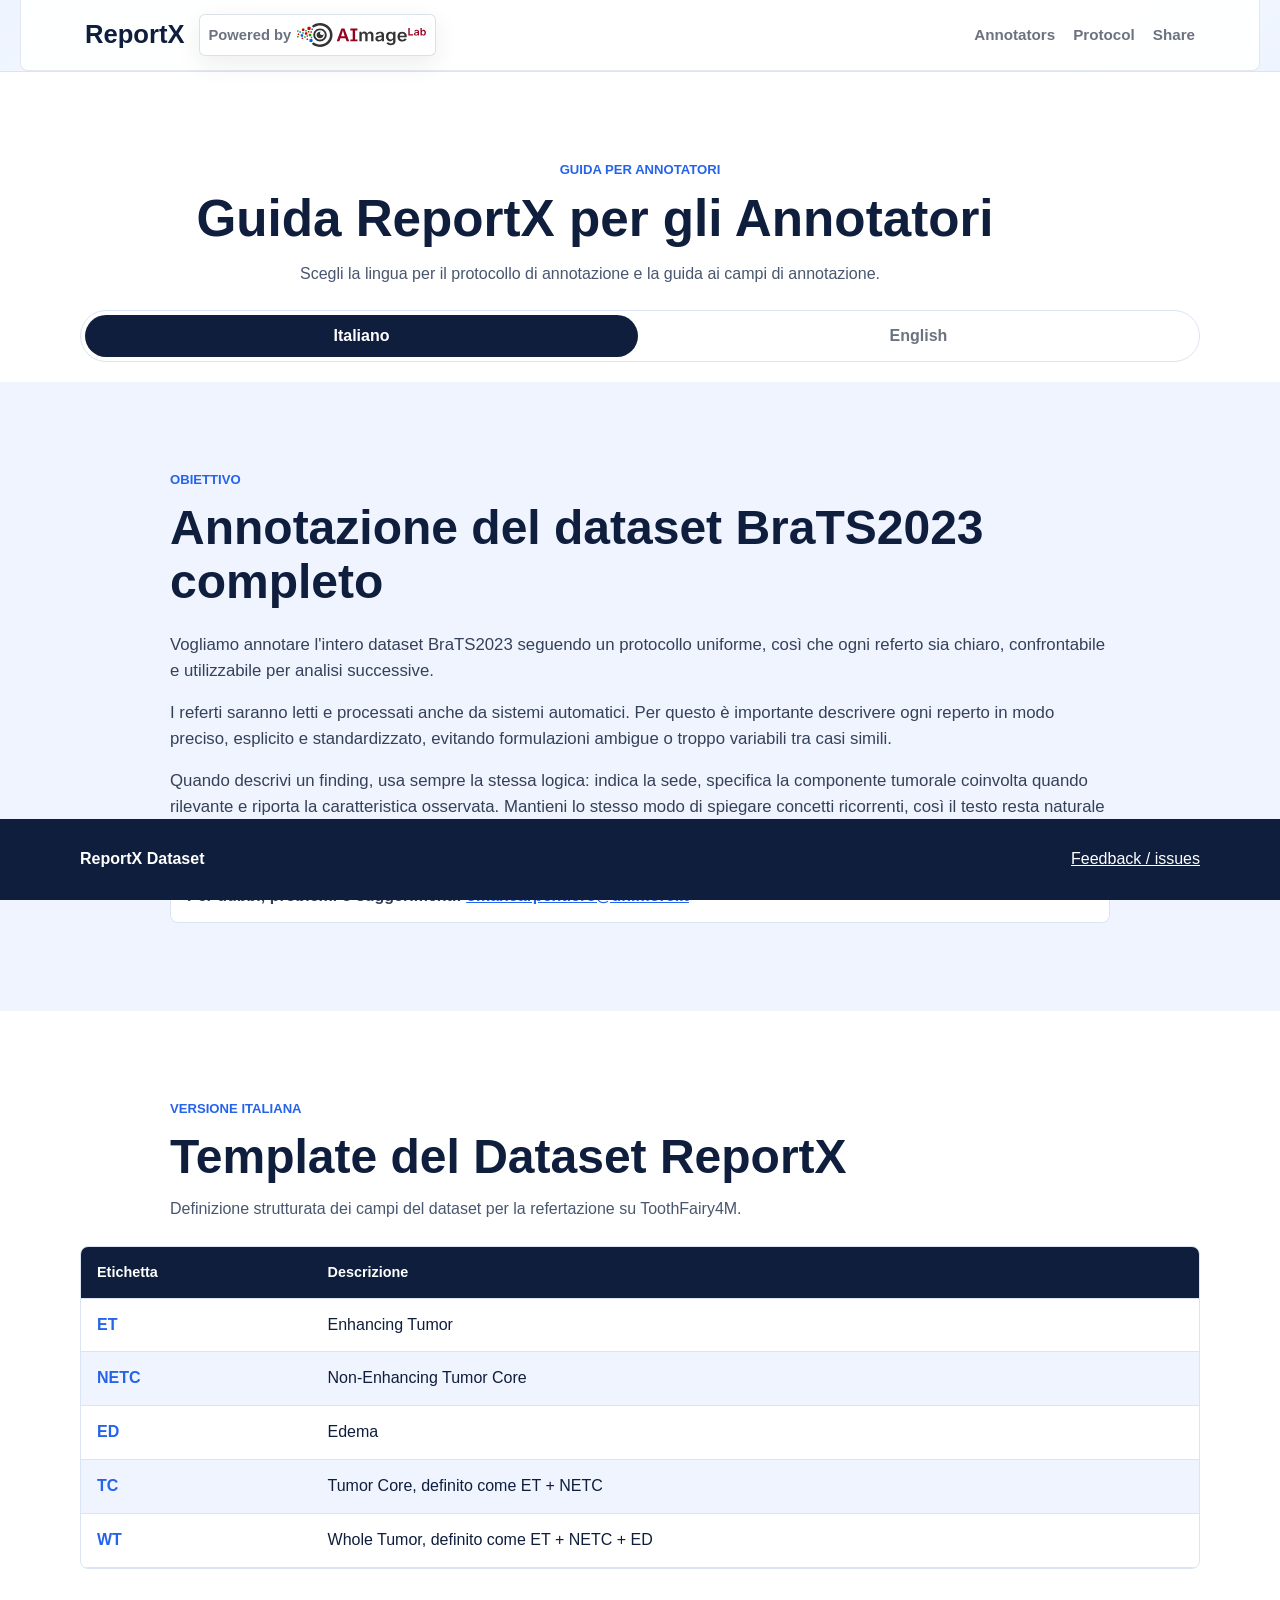
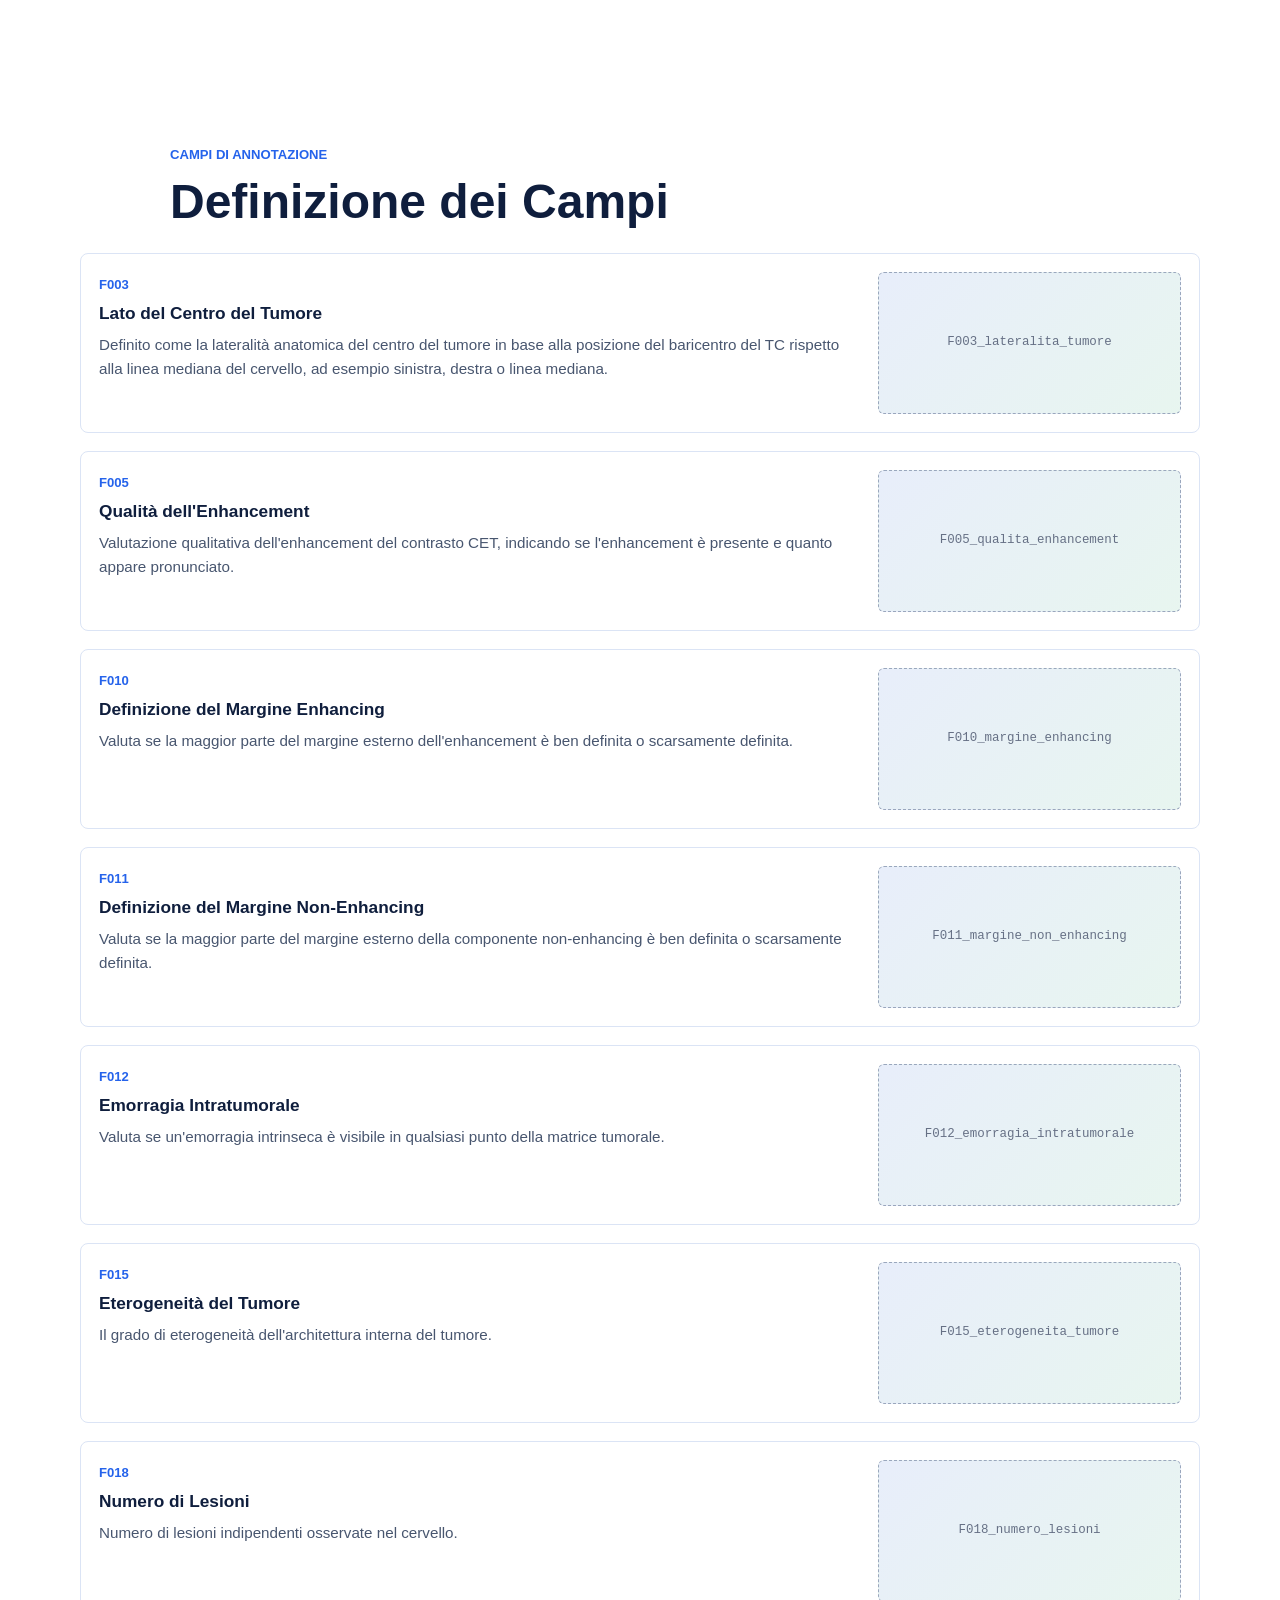
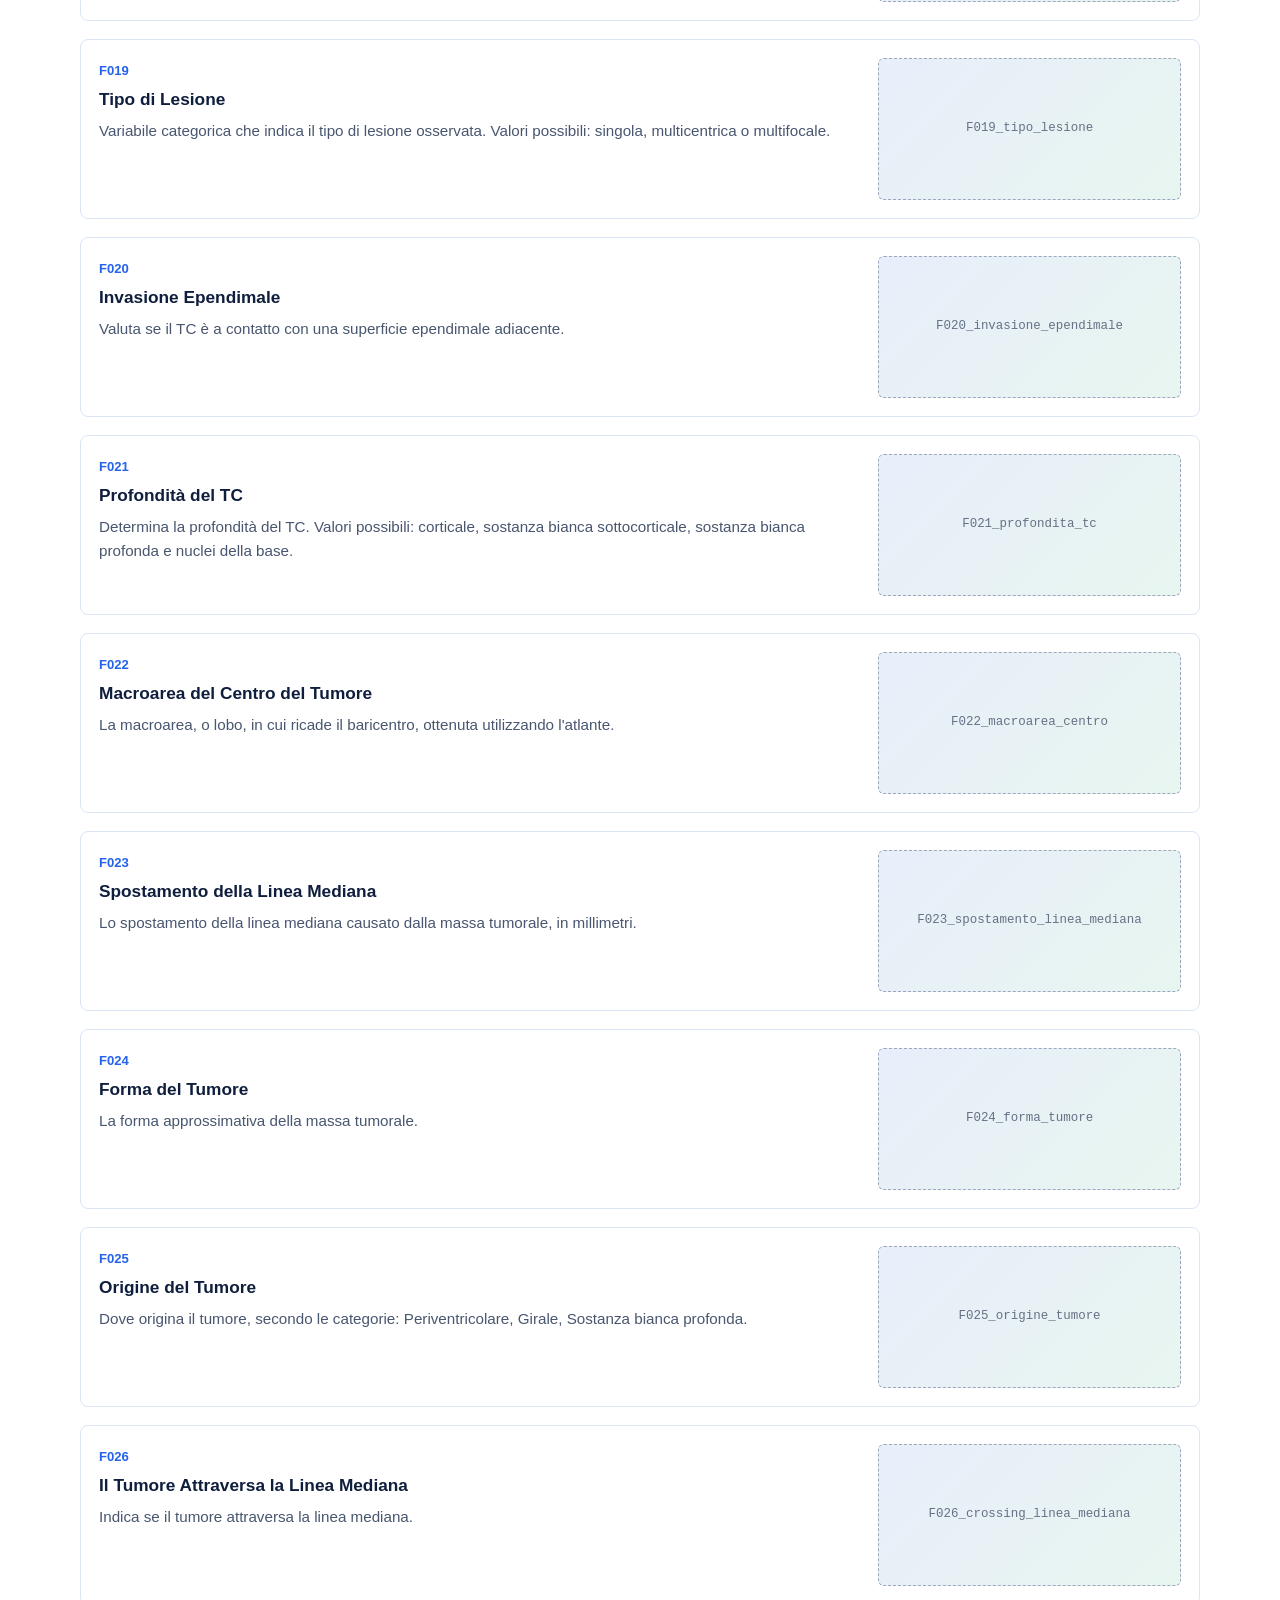
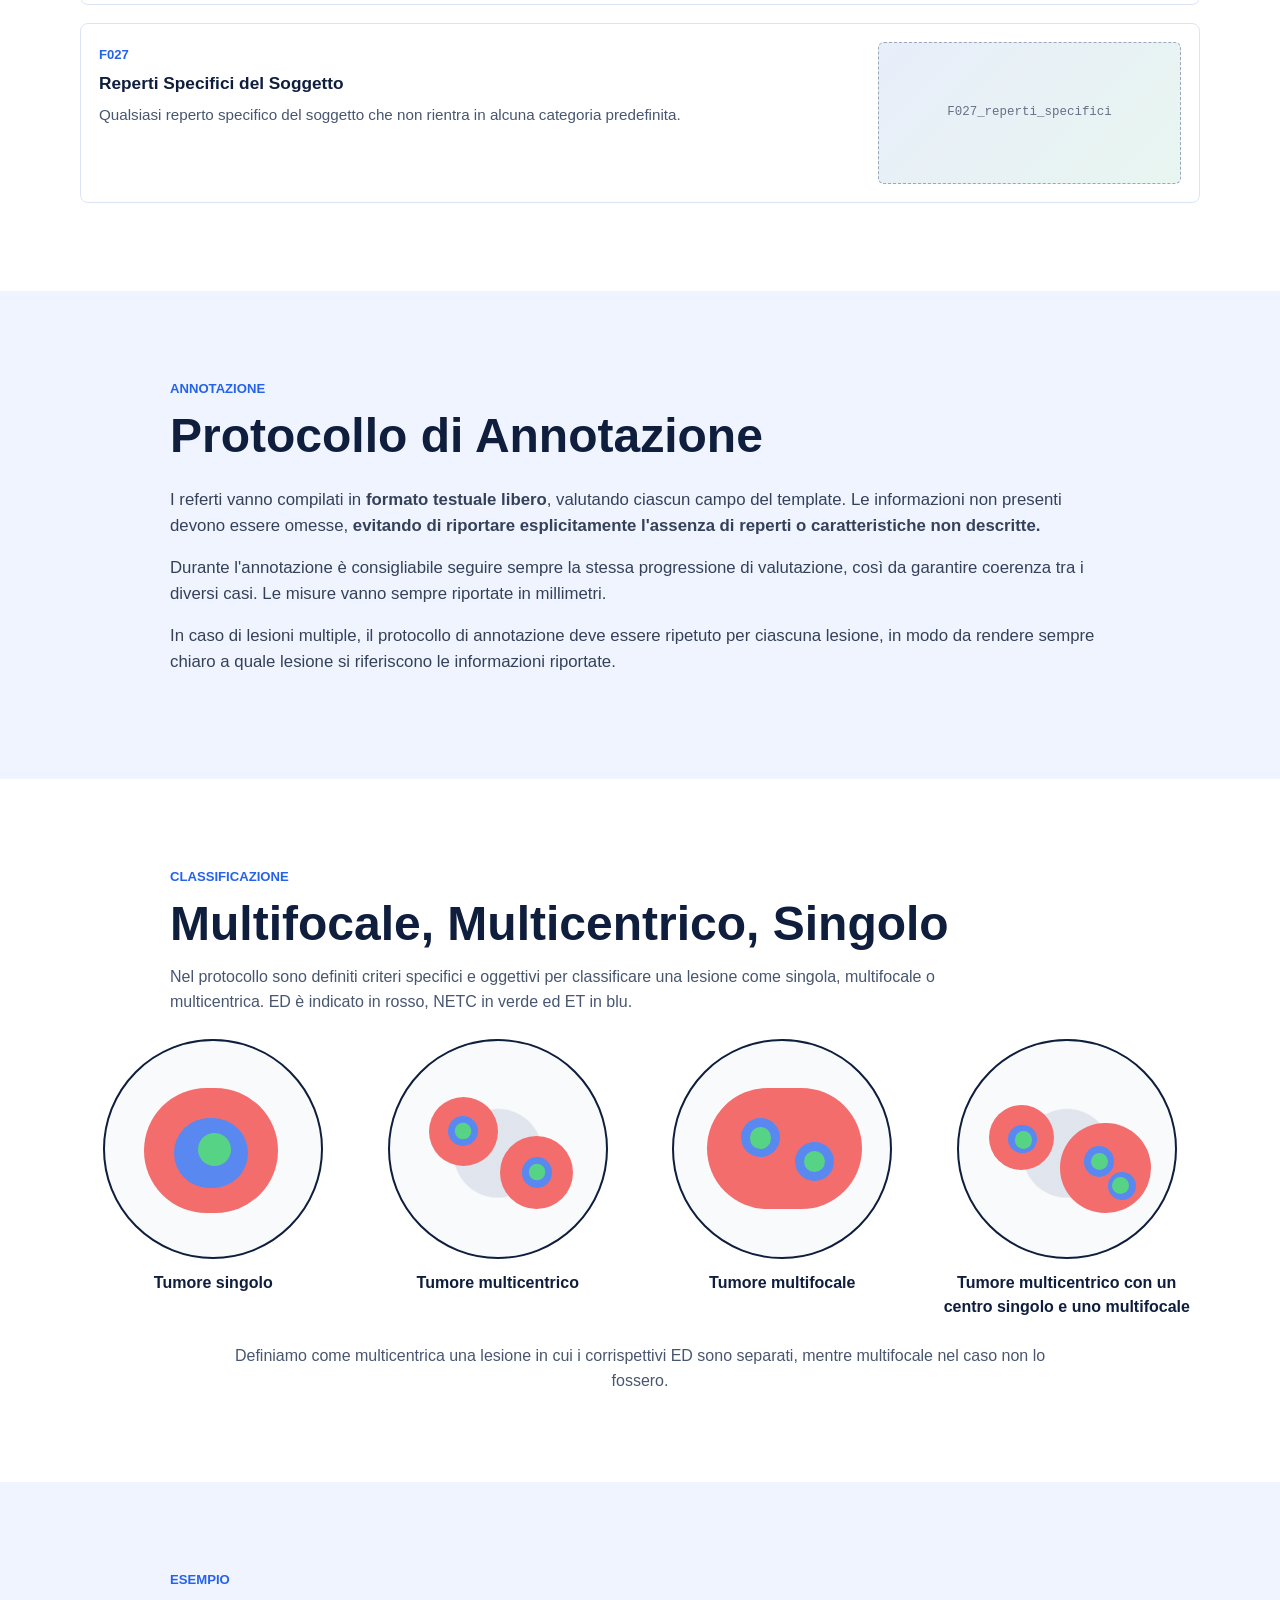
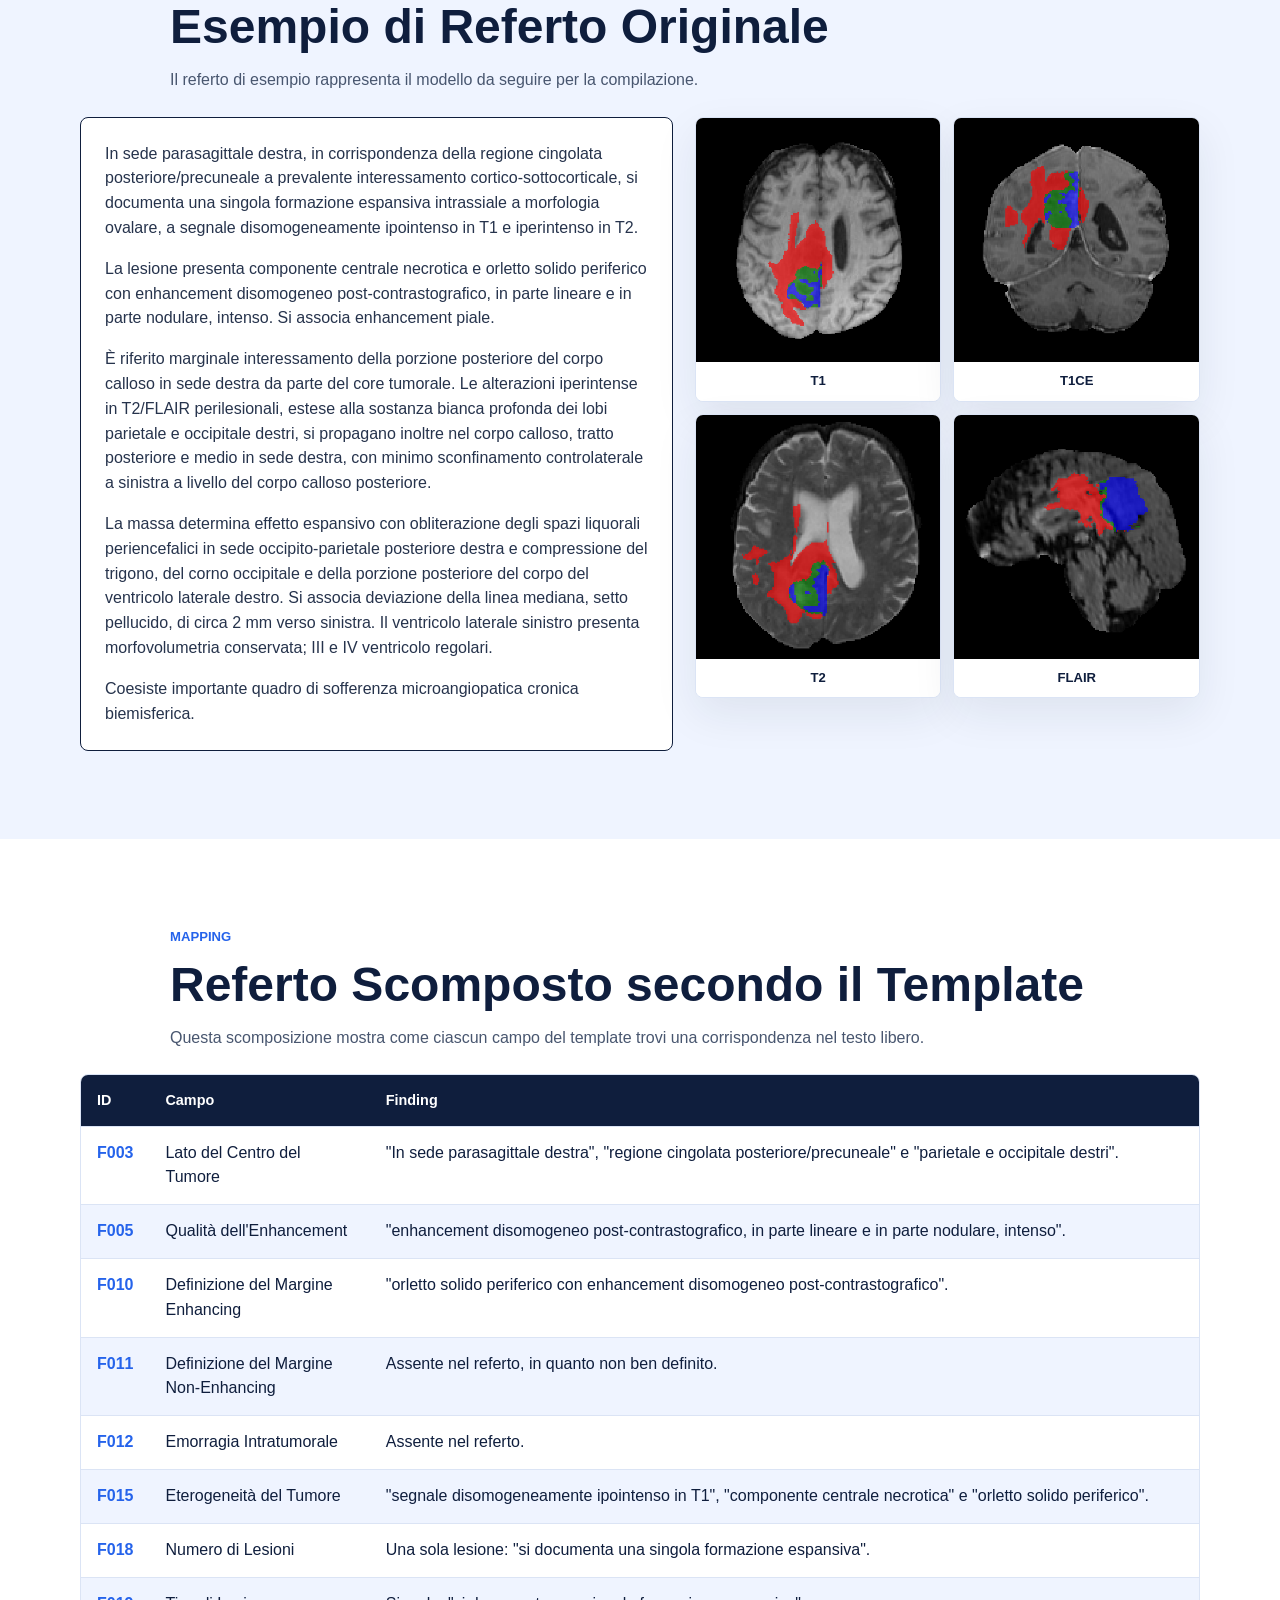
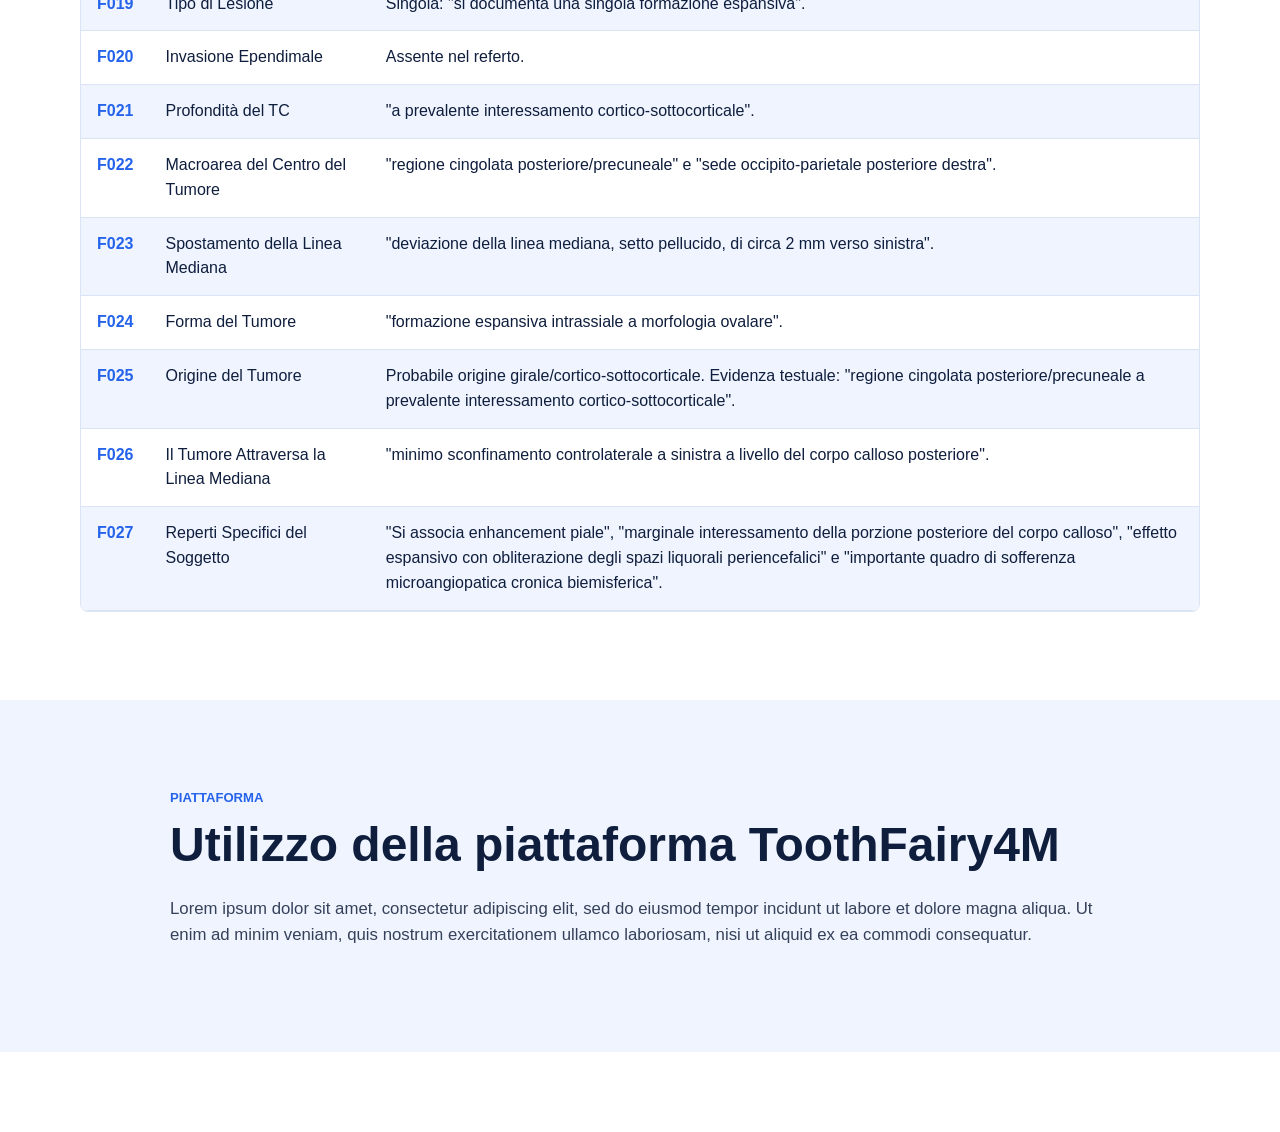
==== clinicians.html @ 9350264a "minor fixes" ====
<!doctype html>
<html lang="en">
  <head>
    <meta charset="utf-8">
    <meta name="viewport" content="width=device-width, initial-scale=1">
    <title>ReportX Annotators Guide</title>
    <meta
      name="description"
      content="Structured definition of ReportX dataset fields and annotation protocol."
    >
    <link rel="stylesheet" href="styles.css">
  </head>
  <body class="page-clinicians" data-lang="it">
    <header class="site-header">
      <nav class="topbar" aria-label="Primary navigation">
        <div class="brand-lockup">
          <a class="brand" href="index.html">ReportX</a>
          <a class="powered-by" href="https://aimagelab.unimore.it/" aria-label="Powered by AI Image Lab">
            <span>Powered by</span>
            <img src="assets/logo_full.svg" alt="AImageLab" class="aimagelab-logo">
          </a>
        </div>
        <div class="nav-links">
          <a href="clinicians.html">Annotators</a>
          <a href="#">Protocol</a>
          <button class="share-button" type="button" data-share-button>Share</button>
        </div>
      </nav>
      <section id="top" class="hero">
        <div class="hero-copy">
          <p class="eyebrow">ReportX instructions hub</p>
          <h1>One template, three ways in.</h1>
          <p>
            Pick the documentation path you need: dataset release fields, the Italian
            annotator guide, or the English annotator guide.
          </p>
          <div class="landing-links" aria-label="Documentation entry points">
            <a class="landing-card dataset-card" href="dataset-release.html">
              <span class="card-kicker">Dataset</span>
              <strong>Small Dataset Release</strong>
              <span>Field definitions, tumor region legend, and machine/annotator ownership.</span>
            </a>
            <a class="landing-card clinician-card" href="clinicians.html">
              <span class="card-kicker">Annotators</span>
              <strong>Annotator guide</strong>
              <span>Annotation protocol, annotation fields, examples, and language selector.</span>
            </a>
          </div>
        </div>
      </section>
    </header>

    <main>
      <section class="section language-panel">
        <div class="section-heading">
          <div class="lang-copy-it">
            <p class="eyebrow">Guida per annotatori</p>
            <h1>Guida ReportX per gli Annotatori</h1>
            <p>Scegli la lingua per il protocollo di annotazione e la guida ai campi di annotazione.</p>
          </div>
          <div class="lang-copy-en">
            <p class="eyebrow">Annotator guide</p>
            <h1>ReportX Annotators Guide</h1>
            <p>Choose the language for the annotation protocol and annotator field guide.</p>
          </div>
        </div>
        <div class="language-switch" aria-label="Language selector">
          <input class="lang-radio" type="radio" name="language" id="lang-it" checked>
          <label for="lang-it">Italiano</label>
          <input class="lang-radio" type="radio" name="language" id="lang-en">
          <label for="lang-en">English</label>
        </div>
      </section>

      <section class="section alt clinicians-it-content">
        <div class="section-heading">
          <p class="eyebrow">Obiettivo</p>
          <h2>Annotazione del dataset BraTS2023 completo</h2>
        </div>
        <div class="prose">
          <p>Vogliamo annotare l'intero dataset BraTS2023 seguendo un protocollo uniforme, così che ogni referto sia chiaro, confrontabile e utilizzabile per analisi successive.</p>
          <p>I referti saranno letti e processati anche da sistemi automatici. Per questo è importante descrivere ogni reperto in modo preciso, esplicito e standardizzato, evitando formulazioni ambigue o troppo variabili tra casi simili.</p>
          <p>Quando descrivi un finding, usa sempre la stessa logica: indica la sede, specifica la componente tumorale coinvolta quando rilevante e riporta la caratteristica osservata. Mantieni lo stesso modo di spiegare concetti ricorrenti, così il testo resta naturale per l'annotatore ma più facilmente interpretabile dalla macchina.</p>
        </div>
        <p class="feedback-note">Per dubbi, problemi o suggerimenti: <a href="mailto:omar.carpentiero@unimore.it?subject=Feedback%20BraTS%20Reports%20annotatori">omar.carpentiero@unimore.it</a></p>
      </section>

      <section class="section alt clinicians-en-content">
        <div class="section-heading">
          <p class="eyebrow">Goal</p>
          <h2>Annotation of the full BraTS2023 dataset</h2>
        </div>
        <div class="prose">
          <p>We want to annotate the full BraTS2023 dataset using a uniform protocol, so that every report is clear, comparable, and suitable for downstream analysis.</p>
          <p>The reports will also be read and processed by automatic systems. For this reason, each finding should be described precisely, explicitly, and consistently, avoiding ambiguous wording or excessive variation across similar cases.</p>
          <p>When describing a finding, follow the same structure whenever possible: state the location, specify the tumor component involved when relevant, and report the observed characteristic. Keep recurring concepts phrased consistently, so the text remains natural for the annotator while being easier for machines to interpret.</p>
        </div>
        <p class="feedback-note">For questions, issues, or suggestions: <a href="mailto:omar.carpentiero@unimore.it?subject=BraTS%20Reports%20annotator%20feedback">omar.carpentiero@unimore.it</a></p>
      </section>

      <section id="dataset-release" class="section dataset-content">
        <div class="section-heading">
          <p class="eyebrow">Reference</p>
          <h2>Tumor Region Legend</h2>
        </div>
        <div class="table-wrap">
          <table>
            <thead>
              <tr>
                <th>Label</th>
                <th>Description</th>
              </tr>
            </thead>
            <tbody>
              <tr>
                <td><strong>ET</strong></td>
                <td>Enhancing Tumor</td>
              </tr>
              <tr>
                <td><strong>NETC</strong></td>
                <td>Non-Enhancing Tumor Core</td>
              </tr>
              <tr>
                <td><strong>ED</strong></td>
                <td>Edema</td>
              </tr>
              <tr>
                <td><strong>TC</strong></td>
                <td>Tumor Core, defined as ET + NETC</td>
              </tr>
              <tr>
                <td><strong>WT</strong></td>
                <td>Whole Tumor, defined as ET + NETC + ED</td>
              </tr>
            </tbody>
          </table>
        </div>
      </section>

      <section class="section dataset-content">
        <div class="section-heading">
          <p class="eyebrow">Template</p>
          <h2>Field Definitions</h2>
        </div>
        <div class="table-wrap wide-table">
          <table>
            <thead>
              <tr>
                <th>ID</th>
                <th>Name</th>
                <th>Description</th>
                <th>Assigned To</th>
              </tr>
            </thead>
            <tbody>
              <tr>
                <td>F001</td>
                <td>Tumor Center Region</td>
                <td>The tumor center is defined as the barycenter, or center of mass, of the TC region. The location of this point within the atlas is used to assign the corresponding anatomical region. To avoid cases in which the barycenter lies on a boundary, a spherical neighborhood with a radius equal to one tenth of the axial diameter is considered. The assigned region is then defined as the most prevalent region within this sphere.</td>
                <td><span class="badge machine">Machine</span></td>
              </tr>
              <tr>
                <td>F002</td>
                <td>Tumor Center Coordinates</td>
                <td>The coordinates of the barycenter are computed as the mean coordinates of all voxels in the TC region.</td>
                <td><span class="badge machine">Machine</span></td>
              </tr>
              <tr>
                <td>F003</td>
                <td>Side of Tumor Center</td>
                <td>Defined as the anatomical laterality of the tumor center based on the position of the TC barycenter relative to the brain midline, e.g., left, right, or midline.</td>
                <td><span class="badge machine">Machine</span><span class="badge clinician">Annotator</span></td>
              </tr>
              <tr>
                <td>F004</td>
                <td>Eloquent Brain Involvement</td>
                <td>Determined using the atlas, this field specifies which of the following eloquent functional areas are involved by the tumor: vision, motor, speech motor, and speech receptive.</td>
                <td><span class="badge machine">Machine</span></td>
              </tr>
              <tr>
                <td>F005</td>
                <td>Enhancement Quality</td>
                <td>Qualitative assessment of CET contrast enhancement, indicating whether enhancement is present and how pronounced it appears.</td>
                <td><span class="badge clinician">Annotator</span></td>
              </tr>
              <tr>
                <td>F006</td>
                <td>Proportion of ET</td>
                <td>Automatically derived from the segmentation mask using the formula: n. voxel<sub>ET</sub> / n. voxel<sub>WT</sub>.</td>
                <td><span class="badge machine">Machine</span></td>
              </tr>
              <tr>
                <td>F007</td>
                <td>Proportion of ED</td>
                <td>Automatically derived from the segmentation mask using the formula: n. voxel<sub>ED</sub> / n. voxel<sub>WT</sub>.</td>
                <td><span class="badge machine">Machine</span></td>
              </tr>
              <tr>
                <td>F008</td>
                <td>Proportion of NETC</td>
                <td>Automatically derived from the segmentation mask using the formula: n. voxel<sub>NETC</sub> / n. voxel<sub>WT</sub>.</td>
                <td><span class="badge machine">Machine</span></td>
              </tr>
              <tr>
                <td>F009</td>
                <td>Thickness of ET Margin</td>
                <td>Defined as the geometrically computed average thickness of the ET margin.</td>
                <td><span class="badge machine">Machine</span></td>
              </tr>
              <tr>
                <td>F010</td>
                <td>Definition of the Enhancing Margin</td>
                <td>Assesses whether most of the outer margin of the enhancement is well defined or poorly defined.</td>
                <td><span class="badge clinician">Annotator</span></td>
              </tr>
              <tr>
                <td>F011</td>
                <td>Definition of the Non-Enhancing Margin</td>
                <td>Assesses whether most of the outer margin of the non-enhancing component is well defined or poorly defined.</td>
                <td><span class="badge clinician">Annotator</span></td>
              </tr>
              <tr>
                <td>F012</td>
                <td>Intratumoral Hemorrhage</td>
                <td>Assesses whether intrinsic hemorrhage is visible anywhere in the tumor matrix.</td>
                <td><span class="badge clinician">Annotator</span></td>
              </tr>
              <tr>
                <td>F013</td>
                <td>TC Size</td>
                <td>Defined as the largest perpendicular cross-sectional diameters of the TC across the axial, sagittal, and coronal planes.</td>
                <td><span class="badge machine">Machine</span></td>
              </tr>
              <tr>
                <td>F014</td>
                <td>ED Size</td>
                <td>Defined as the largest perpendicular cross-sectional diameters of the ED across the axial, sagittal, and coronal planes.</td>
                <td><span class="badge machine">Machine</span></td>
              </tr>
              <tr>
                <td>F015</td>
                <td>Tumor Heterogeneity</td>
                <td>The degree of heterogeneity of the internal architecture of the tumor.</td>
                <td><span class="badge clinician">Annotator</span></td>
              </tr>
              <tr>
                <td>F016</td>
                <td>TC Affected Areas</td>
                <td>Determined using the atlas, this field specifies which brain regions are affected by the TC.</td>
                <td><span class="badge machine">Machine</span></td>
              </tr>
              <tr>
                <td>F017</td>
                <td>ED Affected Areas</td>
                <td>Determined using the atlas, this field specifies which brain regions are affected by the ED.</td>
                <td><span class="badge machine">Machine</span></td>
              </tr>
              <tr>
                <td>F018</td>
                <td>Number of Lesions</td>
                <td>Number of independent lesions observed in the brain.</td>
                <td><span class="badge machine">Machine</span><span class="badge clinician">Annotator</span></td>
              </tr>
              <tr>
                <td>F019</td>
                <td>Type of Lesion</td>
                <td>Categorical variable indicating the observed lesion type. Possible values: single, multicentric, or multifocal.</td>
                <td><span class="badge machine">Machine</span><span class="badge clinician">Annotator</span></td>
              </tr>
              <tr>
                <td>F020</td>
                <td>Ependymal Invasion</td>
                <td>Assesses whether the TC abuts any adjacent ependymal surface.</td>
                <td><span class="badge clinician">Annotator</span></td>
              </tr>
              <tr>
                <td>F021</td>
                <td>Depth of TC</td>
                <td>Determines the depth of the TC. Possible values: cortical, subcortical white matter, deep white matter and basal nuclei.</td>
                <td><span class="badge machine">Machine</span><span class="badge clinician">Annotator</span></td>
              </tr>
              <tr>
                <td>F022</td>
                <td>Tumor Center Macroarea</td>
                <td>The macroarea, or lobe, in which the barycenter lies, obtained using the atlas.</td>
                <td><span class="badge machine">Machine</span><span class="badge clinician">Annotator</span></td>
              </tr>
              <tr>
                <td>F023</td>
                <td>Midline Shift</td>
                <td>The shift of the midline caused by the tumor mass, in millimeters.</td>
                <td><span class="badge clinician">Annotator</span></td>
              </tr>
              <tr>
                <td>F024</td>
                <td>Tumor Shape</td>
                <td>The approximate shape of the tumor mass.</td>
                <td><span class="badge clinician">Annotator</span></td>
              </tr>
              <tr>
                <td>F025</td>
                <td>Tumor Origin</td>
                <td>Where the tumor originates, following the grades: Periventricular, Gyral, or Deep white matter.</td>
                <td><span class="badge clinician">Annotator</span></td>
              </tr>
              <tr>
                <td>F026</td>
                <td>Tumor Crosses Midline</td>
                <td>State whether the tumor crosses the midline.</td>
                <td><span class="badge clinician">Annotator</span></td>
              </tr>
              <tr>
                <td>F027</td>
                <td>Subject specific findings</td>
                <td>Any subject specific findings that do not fall under any predefined category.</td>
                <td><span class="badge clinician">Annotator</span></td>
              </tr>
            </tbody>
          </table>
        </div>
      </section>

      <section id="clinicians-en" class="section clinicians-en-content">
        <div class="section-heading">
          <p class="eyebrow">English version</p>
          <h2>ReportX Dataset Template</h2>
          <p>Structured definition of dataset fields for reporting on ToothFairy4M.</p>
        </div>

        <div class="table-wrap">
          <table>
            <thead>
              <tr>
                <th>Label</th>
                <th>Description</th>
              </tr>
            </thead>
            <tbody>
              <tr>
                <td><strong>ET</strong></td>
                <td>Enhancing Tumor</td>
              </tr>
              <tr>
                <td><strong>NETC</strong></td>
                <td>Non-Enhancing Tumor Core</td>
              </tr>
              <tr>
                <td><strong>ED</strong></td>
                <td>Edema</td>
              </tr>
              <tr>
                <td><strong>TC</strong></td>
                <td>Tumor Core, defined as ET + NETC</td>
              </tr>
              <tr>
                <td><strong>WT</strong></td>
                <td>Whole Tumor, defined as ET + NETC + ED</td>
              </tr>
            </tbody>
          </table>
        </div>
      </section>

      <section class="section clinicians-en-content">
        <div class="section-heading">
          <p class="eyebrow">Annotation fields</p>
          <h2>Field Definitions</h2>
        </div>
        <div class="field-grid">
          <article class="field-item">
            <div>
              <span class="field-id">F003</span>
              <h3>Side of Tumor Center</h3>
              <p>Defined as the anatomical laterality of the tumor center based on the position of the TC barycenter relative to the brain midline, for example left, right, or midline.</p>
            </div>
            <div class="image-placeholder">F003_tumor_laterality</div>
          </article>
          <article class="field-item">
            <div>
              <span class="field-id">F005</span>
              <h3>Enhancement Quality</h3>
              <p>Qualitative assessment of CET contrast enhancement, indicating whether enhancement is present and how pronounced it appears.</p>
            </div>
            <div class="image-placeholder">F005_enhancement_quality</div>
          </article>
          <article class="field-item">
            <div>
              <span class="field-id">F010</span>
              <h3>Definition of the Enhancing Margin</h3>
              <p>Assesses whether most of the outer margin of the enhancement is well defined or poorly defined.</p>
            </div>
            <div class="image-placeholder">F010_enhancing_margin</div>
          </article>
          <article class="field-item">
            <div>
              <span class="field-id">F011</span>
              <h3>Definition of the Non-Enhancing Margin</h3>
              <p>Assesses whether most of the outer margin of the non-enhancing component is well defined or poorly defined.</p>
            </div>
            <div class="image-placeholder">F011_non_enhancing_margin</div>
          </article>
          <article class="field-item">
            <div>
              <span class="field-id">F012</span>
              <h3>Intratumoral Hemorrhage</h3>
              <p>Assesses whether intrinsic hemorrhage is visible anywhere in the tumor matrix.</p>
            </div>
            <div class="image-placeholder">F012_intratumoral_hemorrhage</div>
          </article>
          <article class="field-item">
            <div>
              <span class="field-id">F015</span>
              <h3>Tumor Heterogeneity</h3>
              <p>The degree of heterogeneity of the internal architecture of the tumor.</p>
            </div>
            <div class="image-placeholder">F015_tumor_heterogeneity</div>
          </article>
          <article class="field-item">
            <div>
              <span class="field-id">F018</span>
              <h3>Number of Lesions</h3>
              <p>Number of independent lesions observed in the brain.</p>
            </div>
            <div class="image-placeholder">F018_number_of_lesions</div>
          </article>
          <article class="field-item">
            <div>
              <span class="field-id">F019</span>
              <h3>Type of Lesion</h3>
              <p>Categorical variable indicating the observed lesion type. Possible values: single, multicentric, or multifocal.</p>
            </div>
            <div class="image-placeholder">F019_lesion_type</div>
          </article>
          <article class="field-item">
            <div>
              <span class="field-id">F020</span>
              <h3>Ependymal Invasion</h3>
              <p>Assesses whether the TC abuts any adjacent ependymal surface.</p>
            </div>
            <div class="image-placeholder">F020_ependymal_invasion</div>
          </article>
          <article class="field-item">
            <div>
              <span class="field-id">F021</span>
              <h3>Depth of TC</h3>
              <p>Determines the depth of the TC. Possible values: cortical, subcortical white matter, deep white matter, and basal nuclei.</p>
            </div>
            <div class="image-placeholder">F021_tc_depth</div>
          </article>
          <article class="field-item">
            <div>
              <span class="field-id">F022</span>
              <h3>Tumor Center Macroarea</h3>
              <p>The macroarea, or lobe, in which the barycenter lies, obtained using the atlas.</p>
            </div>
            <div class="image-placeholder">F022_center_macroarea</div>
          </article>
          <article class="field-item">
            <div>
              <span class="field-id">F023</span>
              <h3>Midline Shift</h3>
              <p>The shift of the midline caused by the tumor mass, in millimeters.</p>
            </div>
            <div class="image-placeholder">F023_midline_shift</div>
          </article>
          <article class="field-item">
            <div>
              <span class="field-id">F024</span>
              <h3>Tumor Shape</h3>
              <p>The approximate shape of the tumor mass.</p>
            </div>
            <div class="image-placeholder">F024_tumor_shape</div>
          </article>
          <article class="field-item">
            <div>
              <span class="field-id">F025</span>
              <h3>Tumor Origin</h3>
              <p>Where the tumor originates, according to the categories: periventricular, gyral, or deep white matter.</p>
            </div>
            <div class="image-placeholder">F025_tumor_origin</div>
          </article>
          <article class="field-item">
            <div>
              <span class="field-id">F026</span>
              <h3>Tumor Crosses Midline</h3>
              <p>Indicates whether the tumor crosses the midline.</p>
            </div>
            <div class="image-placeholder">F026_midline_crossing</div>
          </article>
          <article class="field-item">
            <div>
              <span class="field-id">F027</span>
              <h3>Subject-Specific Findings</h3>
              <p>Any subject-specific findings that do not fall under any predefined category.</p>
            </div>
            <div class="image-placeholder">F027_subject_specific_findings</div>
          </article>
        </div>
      </section>

      <section class="section alt clinicians-en-content">
        <div class="section-heading">
          <p class="eyebrow">Annotation</p>
          <h2>Annotation Protocol</h2>
        </div>
        <div class="prose">
          <p>Reports should be compiled in <strong>free-text format</strong>, evaluating each field in the template. Information that is not present should be omitted, <strong>avoiding explicit statements about the absence of findings or characteristics that are not described.</strong></p>
          <p>During annotation, it is recommended to follow the same evaluation progression across cases to ensure consistency. Measurements should always be reported in millimeters.</p>
          <p>In cases with multiple lesions, the annotation protocol should be repeated for each lesion so that the reported information clearly refers to the correct lesion.</p>
        </div>
      </section>

      <section class="section clinicians-en-content">
        <div class="section-heading">
          <p class="eyebrow">Classification</p>
          <h2>Multifocal, Multicentric, Single</h2>
          <p>The annotation protocol defines specific and objective criteria to classify a lesion as single, multifocal, or multicentric. ED is shown in red, NETC in green, and ET in blue.</p>
        </div>
        <div class="tumor-grid" aria-label="Tumor classification diagrams">
          <figure>
            <div class="tumor-diagram single">
              <span class="ed"></span>
              <span class="netc"></span>
              <span class="et"></span>
            </div>
            <figcaption>Single tumor</figcaption>
          </figure>
          <figure>
            <div class="tumor-diagram multicentric">
              <span class="ed one"></span>
              <span class="ed two"></span>
              <span class="netc one"></span>
              <span class="netc two"></span>
              <span class="et one"></span>
              <span class="et two"></span>
            </div>
            <figcaption>Multicentric tumor</figcaption>
          </figure>
          <figure>
            <div class="tumor-diagram multifocal">
              <span class="ed"></span>
              <span class="netc one"></span>
              <span class="netc two"></span>
              <span class="et one"></span>
              <span class="et two"></span>
            </div>
            <figcaption>Multifocal tumor</figcaption>
          </figure>
          <figure>
            <div class="tumor-diagram mixed">
              <span class="ed one"></span>
              <span class="ed two"></span>
              <span class="netc one"></span>
              <span class="netc two"></span>
              <span class="netc three"></span>
              <span class="et one"></span>
              <span class="et two"></span>
              <span class="et three"></span>
            </div>
            <figcaption>Multicentric tumor with one single center and one multifocal center</figcaption>
          </figure>
        </div>
        <p class="legend-note">A lesion is defined as multicentric when the corresponding ED regions are separated, and multifocal when they are not separated.</p>
      </section>

      <section class="section alt clinicians-en-content">
        <div class="section-heading">
          <p class="eyebrow">Example</p>
          <h2>Example Original Report</h2>
          <p>The example report represents the model to follow when compiling the annotation.</p>
        </div>
        <div class="example-layout">
          <blockquote class="report">
            <p>In the right parasagittal region, corresponding to the posterior cingulate/precuneal region with predominant cortico-subcortical involvement, a single intra-axial expansive lesion with oval morphology is documented, showing heterogeneously hypointense signal on T1 and hyperintense signal on T2.</p>
            <p>The lesion presents a central necrotic component and a peripheral solid rim with heterogeneous post-contrast enhancement, partly linear and partly nodular, intense. Pial enhancement is associated.</p>
            <p>Marginal involvement of the posterior portion of the corpus callosum on the right by the tumor core is reported. The perilesional T2/FLAIR hyperintense alterations, extending to the deep white matter of the right parietal and occipital lobes, also propagate into the posterior and middle portions of the corpus callosum on the right, with minimal contralateral extension to the left at the level of the posterior corpus callosum.</p>
            <p>The mass causes an expansive effect with obliteration of the periencephalic CSF spaces in the right posterior occipito-parietal region and compression of the trigone, occipital horn, and posterior portion of the body of the right lateral ventricle. There is associated midline deviation, at the septum pellucidum, of approximately 2 mm toward the left. The left lateral ventricle has preserved morphovolumetry; the third and fourth ventricles are regular.</p>
            <p>Marked chronic bihemispheric microangiopathic changes coexist.</p>
          </blockquote>
          <div class="scan-grid" aria-label="Example MRI sequences">
            <figure>
              <img src="assets/t1n.png" alt="Example T1 MRI sequence">
              <figcaption>T1</figcaption>
            </figure>
            <figure>
              <img src="assets/t1ce.png" alt="Example T1CE MRI sequence">
              <figcaption>T1CE</figcaption>
            </figure>
            <figure>
              <img src="assets/t2.png" alt="Example T2 MRI sequence">
              <figcaption>T2</figcaption>
            </figure>
            <figure>
              <img src="assets/flair.png" alt="Example FLAIR MRI sequence">
              <figcaption>FLAIR</figcaption>
            </figure>
          </div>
        </div>
      </section>

      <section class="section clinicians-en-content">
        <div class="section-heading">
          <p class="eyebrow">Mapping</p>
          <h2>Report Decomposed According to the Template</h2>
          <p>This decomposition shows how each template field corresponds to information in the free-text report.</p>
        </div>
        <div class="table-wrap wide-table">
          <table>
            <thead>
              <tr>
                <th>ID</th>
                <th>Field</th>
                <th>Finding</th>
              </tr>
            </thead>
            <tbody>
              <tr>
                <td>F003</td>
                <td>Side of Tumor Center</td>
                <td>"In the right parasagittal region", "posterior cingulate/precuneal region", and "right parietal and occipital lobes".</td>
              </tr>
              <tr>
                <td>F005</td>
                <td>Enhancement Quality</td>
                <td>"heterogeneous post-contrast enhancement, partly linear and partly nodular, intense".</td>
              </tr>
              <tr>
                <td>F010</td>
                <td>Definition of the Enhancing Margin</td>
                <td>"peripheral solid rim with heterogeneous post-contrast enhancement".</td>
              </tr>
              <tr>
                <td>F011</td>
                <td>Definition of the Non-Enhancing Margin</td>
                <td>Absent from the report, as it is not well defined.</td>
              </tr>
              <tr>
                <td>F012</td>
                <td>Intratumoral Hemorrhage</td>
                <td>Absent from the report.</td>
              </tr>
              <tr>
                <td>F015</td>
                <td>Tumor Heterogeneity</td>
                <td>"heterogeneously hypointense signal on T1", "central necrotic component", and "peripheral solid rim".</td>
              </tr>
              <tr>
                <td>F018</td>
                <td>Number of Lesions</td>
                <td>One lesion: "a single intra-axial expansive lesion".</td>
              </tr>
              <tr>
                <td>F019</td>
                <td>Type of Lesion</td>
                <td>Single: "a single intra-axial expansive lesion".</td>
              </tr>
              <tr>
                <td>F020</td>
                <td>Ependymal Invasion</td>
                <td>Absent from the report.</td>
              </tr>
              <tr>
                <td>F021</td>
                <td>Depth of TC</td>
                <td>"predominant cortico-subcortical involvement".</td>
              </tr>
              <tr>
                <td>F022</td>
                <td>Tumor Center Macroarea</td>
                <td>"posterior cingulate/precuneal region" and "right posterior occipito-parietal region".</td>
              </tr>
              <tr>
                <td>F023</td>
                <td>Midline Shift</td>
                <td>"midline deviation, at the septum pellucidum, of approximately 2 mm toward the left".</td>
              </tr>
              <tr>
                <td>F024</td>
                <td>Tumor Shape</td>
                <td>"intra-axial expansive lesion with oval morphology".</td>
              </tr>
              <tr>
                <td>F025</td>
                <td>Tumor Origin</td>
                <td>"posterior cingulate/precuneal region with predominant cortico-subcortical involvement".</td>
              </tr>
              <tr>
                <td>F026</td>
                <td>Tumor Crosses Midline</td>
                <td>"minimal contralateral extension to the left at the level of the posterior corpus callosum".</td>
              </tr>
              <tr>
                <td>F027</td>
                <td>Subject-Specific Findings</td>
                <td>"Pial enhancement is associated", "marginal involvement of the posterior portion of the corpus callosum", "expansive effect with obliteration of the periencephalic CSF spaces", and "marked chronic bihemispheric microangiopathic changes".</td>
              </tr>
            </tbody>
          </table>
        </div>
      </section>

      <section class="section alt clinicians-en-content">
        <div class="section-heading">
          <p class="eyebrow">Platform</p>
          <h2>Using the ToothFairy4M Platform</h2>
        </div>
        <div class="prose">
          <p>Lorem ipsum dolor sit amet, consectetur adipiscing elit, sed do eiusmod tempor incidunt ut labore et dolore magna aliqua. Ut enim ad minim veniam, quis nostrum exercitationem ullamco laboriosam, nisi ut aliquid ex ea commodi consequatur.</p>
        </div>
      </section>

      <section id="clinicians-it" class="section clinicians-it-content">
        <div class="section-heading">
          <p class="eyebrow">Versione italiana</p>
          <h2>Template del Dataset ReportX</h2>
          <p>Definizione strutturata dei campi del dataset per la refertazione su ToothFairy4M.</p>
        </div>

        <div class="table-wrap">
          <table>
            <thead>
              <tr>
                <th>Etichetta</th>
                <th>Descrizione</th>
              </tr>
            </thead>
            <tbody>
              <tr>
                <td><strong>ET</strong></td>
                <td>Enhancing Tumor</td>
              </tr>
              <tr>
                <td><strong>NETC</strong></td>
                <td>Non-Enhancing Tumor Core</td>
              </tr>
              <tr>
                <td><strong>ED</strong></td>
                <td>Edema</td>
              </tr>
              <tr>
                <td><strong>TC</strong></td>
                <td>Tumor Core, definito come ET + NETC</td>
              </tr>
              <tr>
                <td><strong>WT</strong></td>
                <td>Whole Tumor, definito come ET + NETC + ED</td>
              </tr>
            </tbody>
          </table>
        </div>
      </section>

      <section class="section clinicians-it-content">
        <div class="section-heading">
          <p class="eyebrow">Campi di annotazione</p>
          <h2>Definizione dei Campi</h2>
        </div>
        <div class="field-grid">
          <article class="field-item">
            <div>
              <span class="field-id">F003</span>
              <h3>Lato del Centro del Tumore</h3>
              <p>Definito come la lateralità anatomica del centro del tumore in base alla posizione del baricentro del TC rispetto alla linea mediana del cervello, ad esempio sinistra, destra o linea mediana.</p>
            </div>
            <div class="image-placeholder">F003_lateralita_tumore</div>
          </article>
          <article class="field-item">
            <div>
              <span class="field-id">F005</span>
              <h3>Qualità dell'Enhancement</h3>
              <p>Valutazione qualitativa dell'enhancement del contrasto CET, indicando se l'enhancement è presente e quanto appare pronunciato.</p>
            </div>
            <div class="image-placeholder">F005_qualita_enhancement</div>
          </article>
          <article class="field-item">
            <div>
              <span class="field-id">F010</span>
              <h3>Definizione del Margine Enhancing</h3>
              <p>Valuta se la maggior parte del margine esterno dell'enhancement è ben definita o scarsamente definita.</p>
            </div>
            <div class="image-placeholder">F010_margine_enhancing</div>
          </article>
          <article class="field-item">
            <div>
              <span class="field-id">F011</span>
              <h3>Definizione del Margine Non-Enhancing</h3>
              <p>Valuta se la maggior parte del margine esterno della componente non-enhancing è ben definita o scarsamente definita.</p>
            </div>
            <div class="image-placeholder">F011_margine_non_enhancing</div>
          </article>
          <article class="field-item">
            <div>
              <span class="field-id">F012</span>
              <h3>Emorragia Intratumorale</h3>
              <p>Valuta se un'emorragia intrinseca è visibile in qualsiasi punto della matrice tumorale.</p>
            </div>
            <div class="image-placeholder">F012_emorragia_intratumorale</div>
          </article>
          <article class="field-item">
            <div>
              <span class="field-id">F015</span>
              <h3>Eterogeneità del Tumore</h3>
              <p>Il grado di eterogeneità dell'architettura interna del tumore.</p>
            </div>
            <div class="image-placeholder">F015_eterogeneita_tumore</div>
          </article>
          <article class="field-item">
            <div>
              <span class="field-id">F018</span>
              <h3>Numero di Lesioni</h3>
              <p>Numero di lesioni indipendenti osservate nel cervello.</p>
            </div>
            <div class="image-placeholder">F018_numero_lesioni</div>
          </article>
          <article class="field-item">
            <div>
              <span class="field-id">F019</span>
              <h3>Tipo di Lesione</h3>
              <p>Variabile categorica che indica il tipo di lesione osservata. Valori possibili: singola, multicentrica o multifocale.</p>
            </div>
            <div class="image-placeholder">F019_tipo_lesione</div>
          </article>
          <article class="field-item">
            <div>
              <span class="field-id">F020</span>
              <h3>Invasione Ependimale</h3>
              <p>Valuta se il TC è a contatto con una superficie ependimale adiacente.</p>
            </div>
            <div class="image-placeholder">F020_invasione_ependimale</div>
          </article>
          <article class="field-item">
            <div>
              <span class="field-id">F021</span>
              <h3>Profondità del TC</h3>
              <p>Determina la profondità del TC. Valori possibili: corticale, sostanza bianca sottocorticale, sostanza bianca profonda e nuclei della base.</p>
            </div>
            <div class="image-placeholder">F021_profondita_tc</div>
          </article>
          <article class="field-item">
            <div>
              <span class="field-id">F022</span>
              <h3>Macroarea del Centro del Tumore</h3>
              <p>La macroarea, o lobo, in cui ricade il baricentro, ottenuta utilizzando l'atlante.</p>
            </div>
            <div class="image-placeholder">F022_macroarea_centro</div>
          </article>
          <article class="field-item">
            <div>
              <span class="field-id">F023</span>
              <h3>Spostamento della Linea Mediana</h3>
              <p>Lo spostamento della linea mediana causato dalla massa tumorale, in millimetri.</p>
            </div>
            <div class="image-placeholder">F023_spostamento_linea_mediana</div>
          </article>
          <article class="field-item">
            <div>
              <span class="field-id">F024</span>
              <h3>Forma del Tumore</h3>
              <p>La forma approssimativa della massa tumorale.</p>
            </div>
            <div class="image-placeholder">F024_forma_tumore</div>
          </article>
          <article class="field-item">
            <div>
              <span class="field-id">F025</span>
              <h3>Origine del Tumore</h3>
              <p>Dove origina il tumore, secondo le categorie: Periventricolare, Girale, Sostanza bianca profonda.</p>
            </div>
            <div class="image-placeholder">F025_origine_tumore</div>
          </article>
          <article class="field-item">
            <div>
              <span class="field-id">F026</span>
              <h3>Il Tumore Attraversa la Linea Mediana</h3>
              <p>Indica se il tumore attraversa la linea mediana.</p>
            </div>
            <div class="image-placeholder">F026_crossing_linea_mediana</div>
          </article>
          <article class="field-item">
            <div>
              <span class="field-id">F027</span>
              <h3>Reperti Specifici del Soggetto</h3>
              <p>Qualsiasi reperto specifico del soggetto che non rientra in alcuna categoria predefinita.</p>
            </div>
            <div class="image-placeholder">F027_reperti_specifici</div>
          </article>
        </div>
      </section>

      <section id="protocol" class="section alt clinicians-it-content">
        <div class="section-heading">
          <p class="eyebrow">Annotazione</p>
          <h2>Protocollo di Annotazione</h2>
        </div>
        <div class="prose">
          <p>I referti vanno compilati in <strong>formato testuale libero</strong>, valutando ciascun campo del template. Le informazioni non presenti devono essere omesse, <strong>evitando di riportare esplicitamente l'assenza di reperti o caratteristiche non descritte.</strong></p>
          <p>Durante l'annotazione è consigliabile seguire sempre la stessa progressione di valutazione, così da garantire coerenza tra i diversi casi. Le misure vanno sempre riportate in millimetri.</p>
          <p>In caso di lesioni multiple, il protocollo di annotazione deve essere ripetuto per ciascuna lesione, in modo da rendere sempre chiaro a quale lesione si riferiscono le informazioni riportate.</p>
        </div>
      </section>

      <section class="section clinicians-it-content">
        <div class="section-heading">
          <p class="eyebrow">Classificazione</p>
          <h2>Multifocale, Multicentrico, Singolo</h2>
          <p>Nel protocollo sono definiti criteri specifici e oggettivi per classificare una lesione come singola, multifocale o multicentrica. ED è indicato in rosso, NETC in verde ed ET in blu.</p>
        </div>
        <div class="tumor-grid" aria-label="Tumor classification diagrams">
          <figure>
            <div class="tumor-diagram single">
              <span class="ed"></span>
              <span class="netc"></span>
              <span class="et"></span>
            </div>
            <figcaption>Tumore singolo</figcaption>
          </figure>
          <figure>
            <div class="tumor-diagram multicentric">
              <span class="ed one"></span>
              <span class="ed two"></span>
              <span class="netc one"></span>
              <span class="netc two"></span>
              <span class="et one"></span>
              <span class="et two"></span>
            </div>
            <figcaption>Tumore multicentrico</figcaption>
          </figure>
          <figure>
            <div class="tumor-diagram multifocal">
              <span class="ed"></span>
              <span class="netc one"></span>
              <span class="netc two"></span>
              <span class="et one"></span>
              <span class="et two"></span>
            </div>
            <figcaption>Tumore multifocale</figcaption>
          </figure>
          <figure>
            <div class="tumor-diagram mixed">
              <span class="ed one"></span>
              <span class="ed two"></span>
              <span class="netc one"></span>
              <span class="netc two"></span>
              <span class="netc three"></span>
              <span class="et one"></span>
              <span class="et two"></span>
              <span class="et three"></span>
            </div>
            <figcaption>Tumore multicentrico con un centro singolo e uno multifocale</figcaption>
          </figure>
        </div>
        <p class="legend-note">Definiamo come multicentrica una lesione in cui i corrispettivi ED sono separati, mentre multifocale nel caso non lo fossero.</p>
      </section>

      <section id="example" class="section alt clinicians-it-content">
        <div class="section-heading">
          <p class="eyebrow">Esempio</p>
          <h2>Esempio di Referto Originale</h2>
          <p>Il referto di esempio rappresenta il modello da seguire per la compilazione.</p>
        </div>
        <div class="example-layout">
          <blockquote class="report">
            <p>In sede parasagittale destra, in corrispondenza della regione cingolata posteriore/precuneale a prevalente interessamento cortico-sottocorticale, si documenta una singola formazione espansiva intrassiale a morfologia ovalare, a segnale disomogeneamente ipointenso in T1 e iperintenso in T2.</p>
            <p>La lesione presenta componente centrale necrotica e orletto solido periferico con enhancement disomogeneo post-contrastografico, in parte lineare e in parte nodulare, intenso. Si associa enhancement piale.</p>
            <p>È riferito marginale interessamento della porzione posteriore del corpo calloso in sede destra da parte del core tumorale. Le alterazioni iperintense in T2/FLAIR perilesionali, estese alla sostanza bianca profonda dei lobi parietale e occipitale destri, si propagano inoltre nel corpo calloso, tratto posteriore e medio in sede destra, con minimo sconfinamento controlaterale a sinistra a livello del corpo calloso posteriore.</p>
            <p>La massa determina effetto espansivo con obliterazione degli spazi liquorali periencefalici in sede occipito-parietale posteriore destra e compressione del trigono, del corno occipitale e della porzione posteriore del corpo del ventricolo laterale destro. Si associa deviazione della linea mediana, setto pellucido, di circa 2 mm verso sinistra. Il ventricolo laterale sinistro presenta morfovolumetria conservata; III e IV ventricolo regolari.</p>
            <p>Coesiste importante quadro di sofferenza microangiopatica cronica biemisferica.</p>
          </blockquote>
          <div class="scan-grid" aria-label="Sequenze RM di esempio">
            <figure>
              <img src="assets/t1n.png" alt="Sequenza RM T1N di esempio">
              <figcaption>T1</figcaption>
            </figure>
            <figure>
              <img src="assets/t1ce.png" alt="Sequenza RM T1CE di esempio">
              <figcaption>T1CE</figcaption>
            </figure>
            <figure>
              <img src="assets/t2.png" alt="Sequenza RM T2 di esempio">
              <figcaption>T2</figcaption>
            </figure>
            <figure>
              <img src="assets/flair.png" alt="Sequenza RM FLAIR di esempio">
              <figcaption>FLAIR</figcaption>
            </figure>
          </div>
        </div>
      </section>

      <section class="section clinicians-it-content">
        <div class="section-heading">
          <p class="eyebrow">Mapping</p>
          <h2>Referto Scomposto secondo il Template</h2>
          <p>Questa scomposizione mostra come ciascun campo del template trovi una corrispondenza nel testo libero.</p>
        </div>
        <div class="table-wrap wide-table">
          <table>
            <thead>
              <tr>
                <th>ID</th>
                <th>Campo</th>
                <th>Finding</th>
              </tr>
            </thead>
            <tbody>
              <tr>
                <td>F003</td>
                <td>Lato del Centro del Tumore</td>
                <td>"In sede parasagittale destra", "regione cingolata posteriore/precuneale" e "parietale e occipitale destri".</td>
              </tr>
              <tr>
                <td>F005</td>
                <td>Qualità dell'Enhancement</td>
                <td>"enhancement disomogeneo post-contrastografico, in parte lineare e in parte nodulare, intenso".</td>
              </tr>
              <tr>
                <td>F010</td>
                <td>Definizione del Margine Enhancing</td>
                <td>"orletto solido periferico con enhancement disomogeneo post-contrastografico".</td>
              </tr>
              <tr>
                <td>F011</td>
                <td>Definizione del Margine Non-Enhancing</td>
                <td>Assente nel referto, in quanto non ben definito.</td>
              </tr>
              <tr>
                <td>F012</td>
                <td>Emorragia Intratumorale</td>
                <td>Assente nel referto.</td>
              </tr>
              <tr>
                <td>F015</td>
                <td>Eterogeneità del Tumore</td>
                <td>"segnale disomogeneamente ipointenso in T1", "componente centrale necrotica" e "orletto solido periferico".</td>
              </tr>
              <tr>
                <td>F018</td>
                <td>Numero di Lesioni</td>
                <td>Una sola lesione: "si documenta una singola formazione espansiva".</td>
              </tr>
              <tr>
                <td>F019</td>
                <td>Tipo di Lesione</td>
                <td>Singola: "si documenta una singola formazione espansiva".</td>
              </tr>
              <tr>
                <td>F020</td>
                <td>Invasione Ependimale</td>
                <td>Assente nel referto.</td>
              </tr>
              <tr>
                <td>F021</td>
                <td>Profondità del TC</td>
                <td>"a prevalente interessamento cortico-sottocorticale".</td>
              </tr>
              <tr>
                <td>F022</td>
                <td>Macroarea del Centro del Tumore</td>
                <td>"regione cingolata posteriore/precuneale" e "sede occipito-parietale posteriore destra".</td>
              </tr>
              <tr>
                <td>F023</td>
                <td>Spostamento della Linea Mediana</td>
                <td>"deviazione della linea mediana, setto pellucido, di circa 2 mm verso sinistra".</td>
              </tr>
              <tr>
                <td>F024</td>
                <td>Forma del Tumore</td>
                <td>"formazione espansiva intrassiale a morfologia ovalare".</td>
              </tr>
              <tr>
                <td>F025</td>
                <td>Origine del Tumore</td>
                <td>Probabile origine girale/cortico-sottocorticale. Evidenza testuale: "regione cingolata posteriore/precuneale a prevalente interessamento cortico-sottocorticale".</td>
              </tr>
              <tr>
                <td>F026</td>
                <td>Il Tumore Attraversa la Linea Mediana</td>
                <td>"minimo sconfinamento controlaterale a sinistra a livello del corpo calloso posteriore".</td>
              </tr>
              <tr>
                <td>F027</td>
                <td>Reperti Specifici del Soggetto</td>
                <td>"Si associa enhancement piale", "marginale interessamento della porzione posteriore del corpo calloso", "effetto espansivo con obliterazione degli spazi liquorali periencefalici" e "importante quadro di sofferenza microangiopatica cronica biemisferica".</td>
              </tr>
            </tbody>
          </table>
        </div>
      </section>

      <section class="section alt clinicians-it-content">
        <div class="section-heading">
          <p class="eyebrow">Piattaforma</p>
          <h2>Utilizzo della piattaforma ToothFairy4M</h2>
        </div>
        <div class="prose">
          <p>Lorem ipsum dolor sit amet, consectetur adipiscing elit, sed do eiusmod tempor incidunt ut labore et dolore magna aliqua. Ut enim ad minim veniam, quis nostrum exercitationem ullamco laboriosam, nisi ut aliquid ex ea commodi consequatur.</p>
        </div>
      </section>
    </main>

    <footer class="footer">
      <p>ReportX Dataset</p>
      <div class="footer-links">
        <a href="feedback.html">Feedback / issues</a>
      </div>
    </footer>
    <script src="site.js"></script>
    <script>
      document.querySelectorAll('input[name="language"]').forEach((input) => {
        input.addEventListener('change', () => {
          document.body.dataset.lang = input.id === 'lang-en' ? 'en' : 'it';
        });
      });
    </script>
  </body>
</html>
---- styles.css ----
@import url('https://rsms.me/inter/inter.css');

:root {
  --primary: #2563eb;
  --dark: #0f1e3d;
  --aimagelab-red: #f04e22;
  --muted: #6b7280;
  --light: #eff4ff;
  --paper: #ffffff;
  --ink: #0f1e3d;
  --clinician: #fcd5b5;
  --machine: #c8e6c9;
  --line: #dbe4f5;
  --ed: #ef4444;
  --netc: #22c55e;
  --et: #2563eb;
}

* {
  box-sizing: border-box;
}

html {
  scroll-behavior: smooth;
}

body {
  margin: 0;
  padding-bottom: 80px;
  color: var(--ink);
  background: var(--paper);
  font-family: "Inter", Arial, Helvetica, sans-serif;
  font-feature-settings: 'liga' 1, 'calt' 1, 'ss04' 1;
  line-height: 1.55;
}

a {
  color: inherit;
}

.site-header {
  background: linear-gradient(135deg, #eef4ff 0%, #ffffff 55%, #eef4ff 100%);
  border-bottom: 1px solid var(--line);
}

.topbar {
  position: sticky;
  top: 0;
  z-index: 10;
  display: flex;
  align-items: center;
  justify-content: space-between;
  gap: 24px;
  min-height: 64px;
  padding: 14px clamp(20px, 5vw, 72px);
  width: min(1280px, calc(100% - 40px));
  margin: 0 auto;
  background: rgba(255, 255, 255, 0.92);
  border-bottom: 1px solid rgba(216, 222, 234, 0.72);
  border-right: 1px solid rgba(216, 222, 234, 0.72);
  border-left: 1px solid rgba(216, 222, 234, 0.72);
  border-radius: 0 0 8px 8px;
  backdrop-filter: blur(14px);
}

.brand {
  color: var(--dark);
  font-size: clamp(1.45rem, 2vw, 2rem);
  font-weight: 800;
  line-height: 1;
  text-decoration: none;
}

.brand-lockup {
  display: flex;
  align-items: center;
  gap: 14px;
  min-width: 0;
  flex-wrap: nowrap;
}

.nav-links {
  display: flex;
  flex-wrap: wrap;
  justify-content: flex-end;
  gap: 8px 18px;
  color: var(--muted);
  font-size: 0.95rem;
  font-weight: 700;
}

.nav-links a {
  text-decoration: none;
}

.nav-links a:hover,
.share-button:hover {
  color: var(--primary);
}

.share-button {
  appearance: none;
  padding: 0;
  border: 0;
  color: inherit;
  background: transparent;
  font: inherit;
  font-weight: 700;
  cursor: pointer;
}

.hero {
  display: grid;
  align-items: center;
  justify-items: center;
  min-height: auto;
  padding: clamp(32px, 5vw, 64px) clamp(20px, 5vw, 72px);
}

.hero-content {
  display: grid;
  grid-template-columns: minmax(0, 1fr);
  gap: clamp(28px, 5vw, 72px);
  align-items: center;
  justify-items: center;
  width: min(1240px, 100%);
  text-align: center;
}

.hero-copy {
  width: min(900px, 100%);
}

.eyebrow {
  margin: 0 0 10px;
  color: var(--primary);
  font-size: 0.82rem;
  font-weight: 800;
  letter-spacing: 0;
  text-transform: uppercase;
}

h1,
h2,
h3 {
  margin: 0;
  color: var(--dark);
  line-height: 1.12;
}

h1 {
  max-width: 850px;
  font-size: clamp(2.6rem, 7vw, 5.8rem);
}

h2 {
  font-size: clamp(1.8rem, 4vw, 3rem);
}

h3 {
  font-size: 1.08rem;
}

.hero p:not(.eyebrow) {
  max-width: 760px;
  margin: 18px auto 0;
  color: #40516f;
  font-size: clamp(1.05rem, 2vw, 1.35rem);
}

.landing-links {
  display: grid;
  grid-template-columns: repeat(2, minmax(0, 1fr));
  gap: 16px;
  margin-top: clamp(32px, 5vw, 54px);
}

.landing-card {
  display: flex;
  flex-direction: column;
  min-height: 190px;
  padding: 22px;
  border: 1px solid rgba(55, 77, 129, 0.16);
  border-radius: 8px;
  text-decoration: none;
  background: rgba(255, 255, 255, 0.82);
  box-shadow: 0 18px 55px rgba(23, 32, 51, 0.08);
  transition: transform 160ms ease, border-color 160ms ease, box-shadow 160ms ease;
}

.landing-card:hover {
  transform: translateY(-4px);
  border-color: rgba(37, 99, 235, 0.42);
  box-shadow: 0 24px 70px rgba(23, 32, 51, 0.13);
}

.landing-card strong {
  margin-top: 18px;
  color: var(--dark);
  font-size: clamp(1.25rem, 2.4vw, 1.75rem);
  line-height: 1.12;
}

.landing-card span:last-child {
  margin-top: auto;
  padding-top: 20px;
  color: #48566f;
  font-size: 0.96rem;
}

.join-button {
  display: inline-flex;
  align-items: center;
  justify-content: center;
  min-height: 48px;
  margin-top: 18px;
  padding: 0 20px;
  border: 1px solid rgba(37, 99, 235, 0.32);
  border-radius: 8px;
  color: #ffffff;
  background: var(--primary);
  font-weight: 800;
  text-decoration: none;
  box-shadow: 0 16px 36px rgba(37, 99, 235, 0.2);
  transition: transform 160ms ease, box-shadow 160ms ease;
}

.join-button:hover {
  transform: translateY(-2px);
  box-shadow: 0 20px 44px rgba(37, 99, 235, 0.26);
}

.card-kicker {
  width: fit-content;
  padding: 5px 10px;
  border-radius: 999px;
  color: #172033;
  font-size: 0.78rem;
  font-weight: 800;
}

.dataset-card .card-kicker {
  background: #bfdbfe;
}

.clinician-card .card-kicker {
  background: var(--clinician);
}

.english-card .card-kicker {
  background: var(--machine);
}

.protocol-card .card-kicker {
  background: #bfdbfe;
}

.powered-by {
  display: flex;
  align-items: center;
  gap: 6px;
  width: fit-content;
  max-width: 100%;
  min-height: 42px;
  padding: 5px 9px;
  border: 1px solid rgba(216, 222, 234, 0.9);
  border-radius: 6px;
  background: #ffffff;
  box-shadow: 0 8px 24px rgba(23, 32, 51, 0.08);
  text-decoration: none;
  transition: border-color 160ms ease, box-shadow 160ms ease;
}

.powered-by:hover {
  border-color: rgba(37, 99, 235, 0.42);
  box-shadow: 0 12px 30px rgba(23, 32, 51, 0.12);
}

.powered-by span {
  color: var(--muted);
  font-size: 0.92rem;
  font-weight: 800;
  text-transform: none;
  white-space: nowrap;
}

.aimagelab-logo {
  height: clamp(1.35rem, 1.95vw, 1.8rem);
  width: auto;
  display: block;
}

.aimagelab-wordmark {
  display: inline-flex;
  align-items: center;
  color: #1f2937;
  font-family: "Inter", Arial, Helvetica, sans-serif;
  font-size: clamp(1.35rem, 1.95vw, 1.8rem);
  font-weight: 800;
  letter-spacing: 0;
  line-height: 1;
  text-transform: none;
  white-space: nowrap;
}

.aimagelab-wordmark .ai-part {
  color: var(--aimagelab-red);
}

.aimagelab-wordmark .mage-part {
  color: #2f3136;
}

.aimagelab-wordmark .lab-part {
  color: var(--aimagelab-red);
}

.section {
  padding: clamp(44px, 7vw, 88px) clamp(20px, 5vw, 72px);
}

.section > * {
  width: min(1120px, 100%);
  margin-right: auto;
  margin-left: auto;
}

.section.alt {
  background: var(--light);
}

body.home main,
body.page-dataset .hero,
body.page-clinicians .hero,
body.page-clinicians .dataset-content,
body.page-dataset .clinicians-it-content,
body.page-dataset .clinicians-en-content,
body.page-dataset .language-panel {
  display: none;
}

.language-panel {
  padding-bottom: 20px;
  text-align: center;
}

.language-panel h1 {
  font-size: clamp(2rem, 4vw, 3.4rem);
}

.language-panel .section-heading {
  margin-right: auto;
  margin-left: auto;
}

.language-switch {
  display: inline-grid;
  grid-template-columns: repeat(2, minmax(120px, 1fr));
  gap: 4px;
  margin-right: auto;
  margin-left: auto;
  padding: 4px;
  border: 1px solid var(--line);
  border-radius: 999px;
  background: #ffffff;
}

.lang-radio {
  position: absolute;
  width: 1px;
  height: 1px;
  overflow: hidden;
  clip: rect(0 0 0 0);
}

.language-switch label {
  display: grid;
  place-items: center;
  min-height: 42px;
  padding: 0 18px;
  border-radius: 999px;
  color: var(--muted);
  font-weight: 800;
  cursor: pointer;
}

#lang-it:checked + label,
#lang-en:checked + label {
  color: #ffffff;
  background: var(--dark);
}

body.page-clinicians[data-lang="it"] .clinicians-en-content,
body.page-clinicians[data-lang="en"] .clinicians-it-content {
  display: none;
}

body.page-clinicians[data-lang="it"] .lang-copy-en,
body.page-clinicians[data-lang="en"] .lang-copy-it {
  display: none;
}

.section-heading {
  max-width: 940px;
  margin-bottom: 24px;
}

.section-heading p:not(.eyebrow) {
  max-width: 840px;
  margin: 14px 0 0;
  color: #48566f;
}

.table-wrap {
  overflow-x: auto;
  border: 1px solid var(--line);
  border-radius: 8px;
  background: var(--paper);
}

table {
  width: 100%;
  min-width: 680px;
  border-collapse: collapse;
}

.wide-table table {
  min-width: 980px;
}

.compact-guide {
  margin-top: 26px;
}

th,
td {
  padding: 14px 16px;
  text-align: left;
  vertical-align: top;
  border-bottom: 1px solid var(--line);
}

th {
  color: #ffffff;
  background: var(--dark);
  font-size: 0.9rem;
}

tbody tr:nth-child(even) {
  background: var(--light);
}

td:first-child {
  color: var(--primary);
  font-weight: 800;
  white-space: nowrap;
}

.badge {
  display: inline-flex;
  align-items: center;
  min-height: 24px;
  margin: 0 4px 4px 0;
  padding: 3px 8px;
  border-radius: 999px;
  color: #1f2937;
  font-size: 0.75rem;
  font-weight: 800;
  white-space: nowrap;
}

.badge.machine {
  background: var(--machine);
}

.badge.clinician {
  background: var(--clinician);
}

.field-grid {
  display: grid;
  grid-template-columns: 1fr;
  gap: 18px;
}

.field-item {
  display: grid;
  grid-template-columns: minmax(0, 1fr) minmax(180px, 28%);
  gap: 18px;
  align-items: stretch;
  padding: 18px;
  border: 1px solid var(--line);
  border-radius: 8px;
  background: #ffffff;
}

.field-id {
  display: inline-block;
  margin-bottom: 9px;
  color: var(--primary);
  font-size: 0.82rem;
  font-weight: 800;
}

.field-item p {
  margin: 10px 0 0;
  color: #48566f;
  font-size: 0.95rem;
}

.image-placeholder {
  display: grid;
  place-items: center;
  min-height: 142px;
  padding: 12px;
  border: 1px dashed #9aa7bd;
  border-radius: 6px;
  color: #667085;
  background:
    linear-gradient(135deg, rgba(37, 99, 235, 0.08), rgba(34, 197, 94, 0.08)),
    #f8fafc;
  font-family: "Courier New", Courier, monospace;
  font-size: 0.78rem;
  text-align: center;
  word-break: break-word;
}

.prose {
  max-width: 940px;
  color: #354159;
  font-size: 1.05rem;
}

.prose p {
  margin: 0 0 16px;
}

.feedback-note {
  max-width: 940px;
  margin: 22px auto 0;
  padding: 14px 16px;
  border: 1px solid var(--line);
  border-radius: 8px;
  color: #354159;
  background: #ffffff;
  font-weight: 700;
}

.feedback-note a {
  color: var(--primary);
}

.join-section {
  min-height: calc(100vh - 180px);
  display: grid;
  align-items: center;
}

.join-panel {
  max-width: 760px;
  padding: clamp(28px, 5vw, 52px);
  border: 1px solid var(--line);
  border-radius: 8px;
  background: #ffffff;
  box-shadow: 0 22px 70px rgba(23, 32, 51, 0.1);
  text-align: center;
}

.join-panel p:not(.eyebrow) {
  margin: 18px auto 0;
  max-width: 600px;
  color: #48566f;
  font-size: 1.1rem;
}

.join-mail {
  display: inline-flex;
  margin-top: 24px;
  color: var(--primary);
  font-size: 1.05rem;
  font-weight: 800;
}

.tumor-grid {
  display: grid;
  grid-template-columns: repeat(4, minmax(0, 1fr));
  gap: 18px;
}

figure {
  margin: 0;
  text-align: center;
}

figcaption {
  margin-top: 12px;
  color: var(--dark);
  font-weight: 800;
}

.tumor-diagram {
  position: relative;
  width: min(220px, 100%);
  aspect-ratio: 1;
  margin: 0 auto;
  overflow: hidden;
  border: 2px solid var(--dark);
  border-radius: 50%;
  background:
    radial-gradient(circle at 50% 52%, rgba(55, 77, 129, 0.12) 0 28%, transparent 29%),
    #f8fafc;
}

.tumor-diagram span {
  position: absolute;
  display: block;
  border-radius: 999px;
}

.tumor-diagram .ed {
  background: color-mix(in srgb, var(--ed) 78%, white);
}

.tumor-diagram .netc {
  background: color-mix(in srgb, var(--et) 76%, white);
}

.tumor-diagram .et {
  background: color-mix(in srgb, var(--netc) 76%, white);
}

.single .ed {
  inset: 22% 20% 20% 18%;
}

.single .netc {
  inset: 36% 34% 32% 32%;
}

.single .et {
  inset: 43% 42% 42% 43%;
}

.multicentric .ed.one {
  width: 32%;
  height: 32%;
  left: 18%;
  top: 26%;
}

.multicentric .ed.two {
  width: 34%;
  height: 34%;
  right: 15%;
  bottom: 22%;
}

.multicentric .netc.one,
.multicentric .et.one {
  width: 14%;
  height: 14%;
  left: 27%;
  top: 35%;
}

.multicentric .netc.two,
.multicentric .et.two {
  width: 14%;
  height: 14%;
  right: 25%;
  bottom: 32%;
}

.multicentric .et.one,
.multicentric .et.two {
  transform: scale(0.55);
}

.multifocal .ed {
  inset: 22% 13% 22% 15%;
}

.multifocal .netc.one {
  width: 18%;
  height: 18%;
  left: 31%;
  top: 36%;
}

.multifocal .netc.two {
  width: 18%;
  height: 18%;
  right: 26%;
  bottom: 35%;
}

.multifocal .et.one,
.multifocal .et.two {
  width: 10%;
  height: 10%;
}

.multifocal .et.one {
  left: 35%;
  top: 40%;
}

.multifocal .et.two {
  right: 30%;
  bottom: 39%;
}

.mixed .ed.one {
  width: 30%;
  height: 30%;
  left: 14%;
  top: 30%;
}

.mixed .ed.two {
  width: 42%;
  height: 42%;
  right: 11%;
  bottom: 20%;
}

.mixed .netc.one {
  width: 13%;
  height: 13%;
  left: 23%;
  top: 39%;
}

.mixed .netc.two {
  width: 14%;
  height: 14%;
  right: 28%;
  bottom: 37%;
}

.mixed .netc.three {
  width: 13%;
  height: 13%;
  right: 18%;
  bottom: 26%;
}

.mixed .et {
  width: 8%;
  height: 8%;
}

.mixed .et.one {
  left: 26%;
  top: 42%;
}

.mixed .et.two {
  right: 31%;
  bottom: 40%;
}

.mixed .et.three {
  right: 21%;
  bottom: 29%;
}

.legend-note {
  max-width: 850px;
  margin: 24px auto 0;
  color: #48566f;
  text-align: center;
}

.example-layout {
  display: grid;
  grid-template-columns: minmax(0, 1.08fr) minmax(320px, 0.92fr);
  gap: 22px;
  align-items: start;
}

.scan-grid {
  display: grid;
  grid-template-columns: repeat(2, minmax(0, 1fr));
  gap: 12px;
}

.scan-grid figure {
  overflow: hidden;
  border: 1px solid var(--line);
  border-radius: 8px;
  background: #ffffff;
  box-shadow: 0 16px 44px rgba(23, 32, 51, 0.08);
}

.scan-grid img {
  display: block;
  width: 100%;
  aspect-ratio: 1;
  object-fit: cover;
  background: #0b1020;
}

.scan-grid figcaption {
  margin: 0;
  padding: 9px 10px;
  color: var(--dark);
  background: #ffffff;
  font-size: 0.82rem;
  font-weight: 800;
  text-align: center;
}

.report {
  max-width: 980px;
  margin: 0 auto;
  padding: 24px;
  border: 1px solid var(--dark);
  border-radius: 8px;
  color: #26334c;
  background: #ffffff;
}

.section > .language-switch {
  margin-right: auto;
  margin-left: auto;
}

.report p {
  margin: 0 0 16px;
}

.report p:last-child {
  margin-bottom: 0;
}

.footer {
  position: fixed;
  bottom: 0;
  left: 0;
  right: 0;
  z-index: 100;
  display: flex;
  justify-content: space-between;
  gap: 20px;
  padding: 28px max(clamp(20px, 5vw, 72px), calc((100vw - 1120px) / 2));
  color: #ffffff;
  background: var(--dark);
}

.footer p {
  margin: 0;
  font-weight: 800;
}

.footer-links {
  display: flex;
  flex-wrap: wrap;
  gap: 12px 20px;
}

@media (max-width: 980px) {
  .hero-content {
    grid-template-columns: 1fr;
  }

  .landing-links,
  .tumor-grid {
    grid-template-columns: repeat(2, minmax(0, 1fr));
  }

  .example-layout {
    grid-template-columns: 1fr;
  }
}

@media (max-width: 720px) {
  .topbar {
    align-items: flex-start;
    flex-direction: column;
  }

  .brand-lockup {
    align-items: center;
    flex-direction: row;
    gap: 10px;
  }

  .nav-links {
    justify-content: flex-start;
  }

  .hero {
    min-height: auto;
  }

  .landing-links,
  .tumor-grid {
    grid-template-columns: 1fr;
  }

  .field-item {
    grid-template-columns: 1fr;
  }

  .footer {
    flex-direction: column;
  }
}
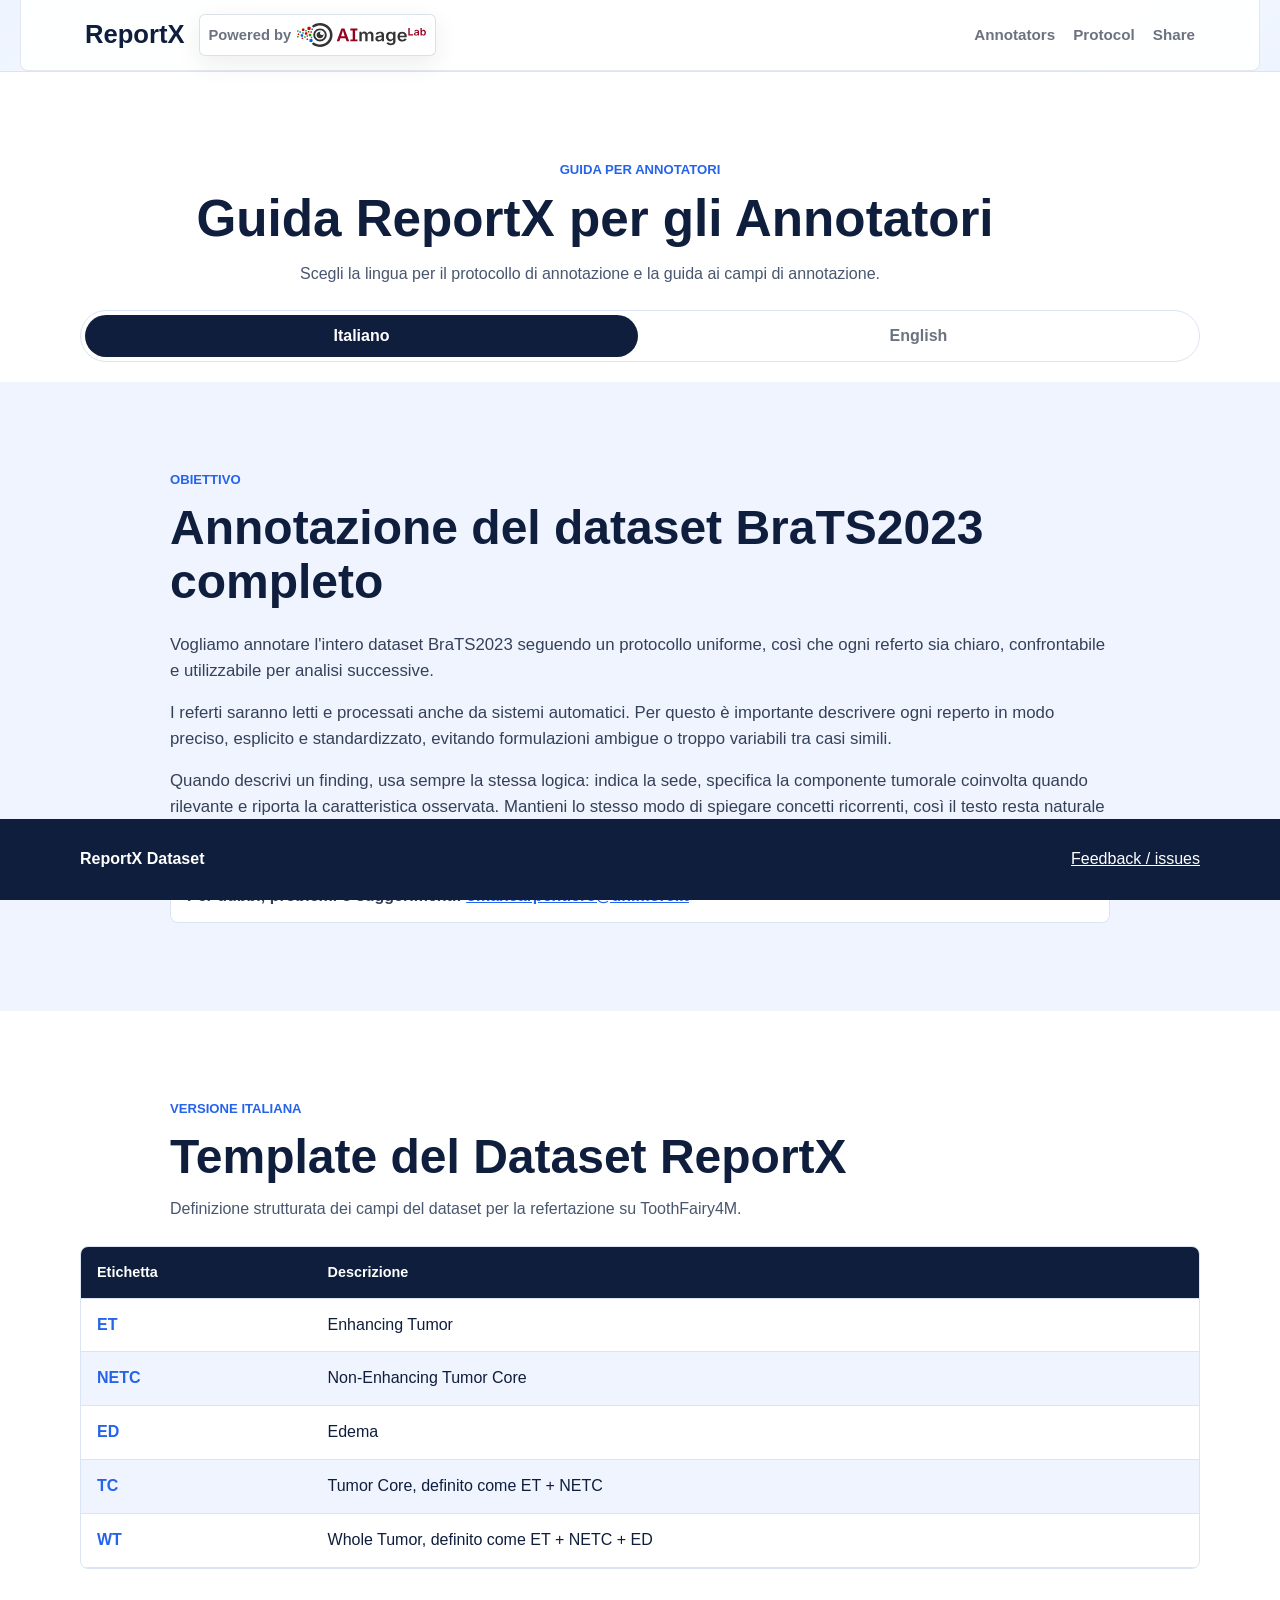
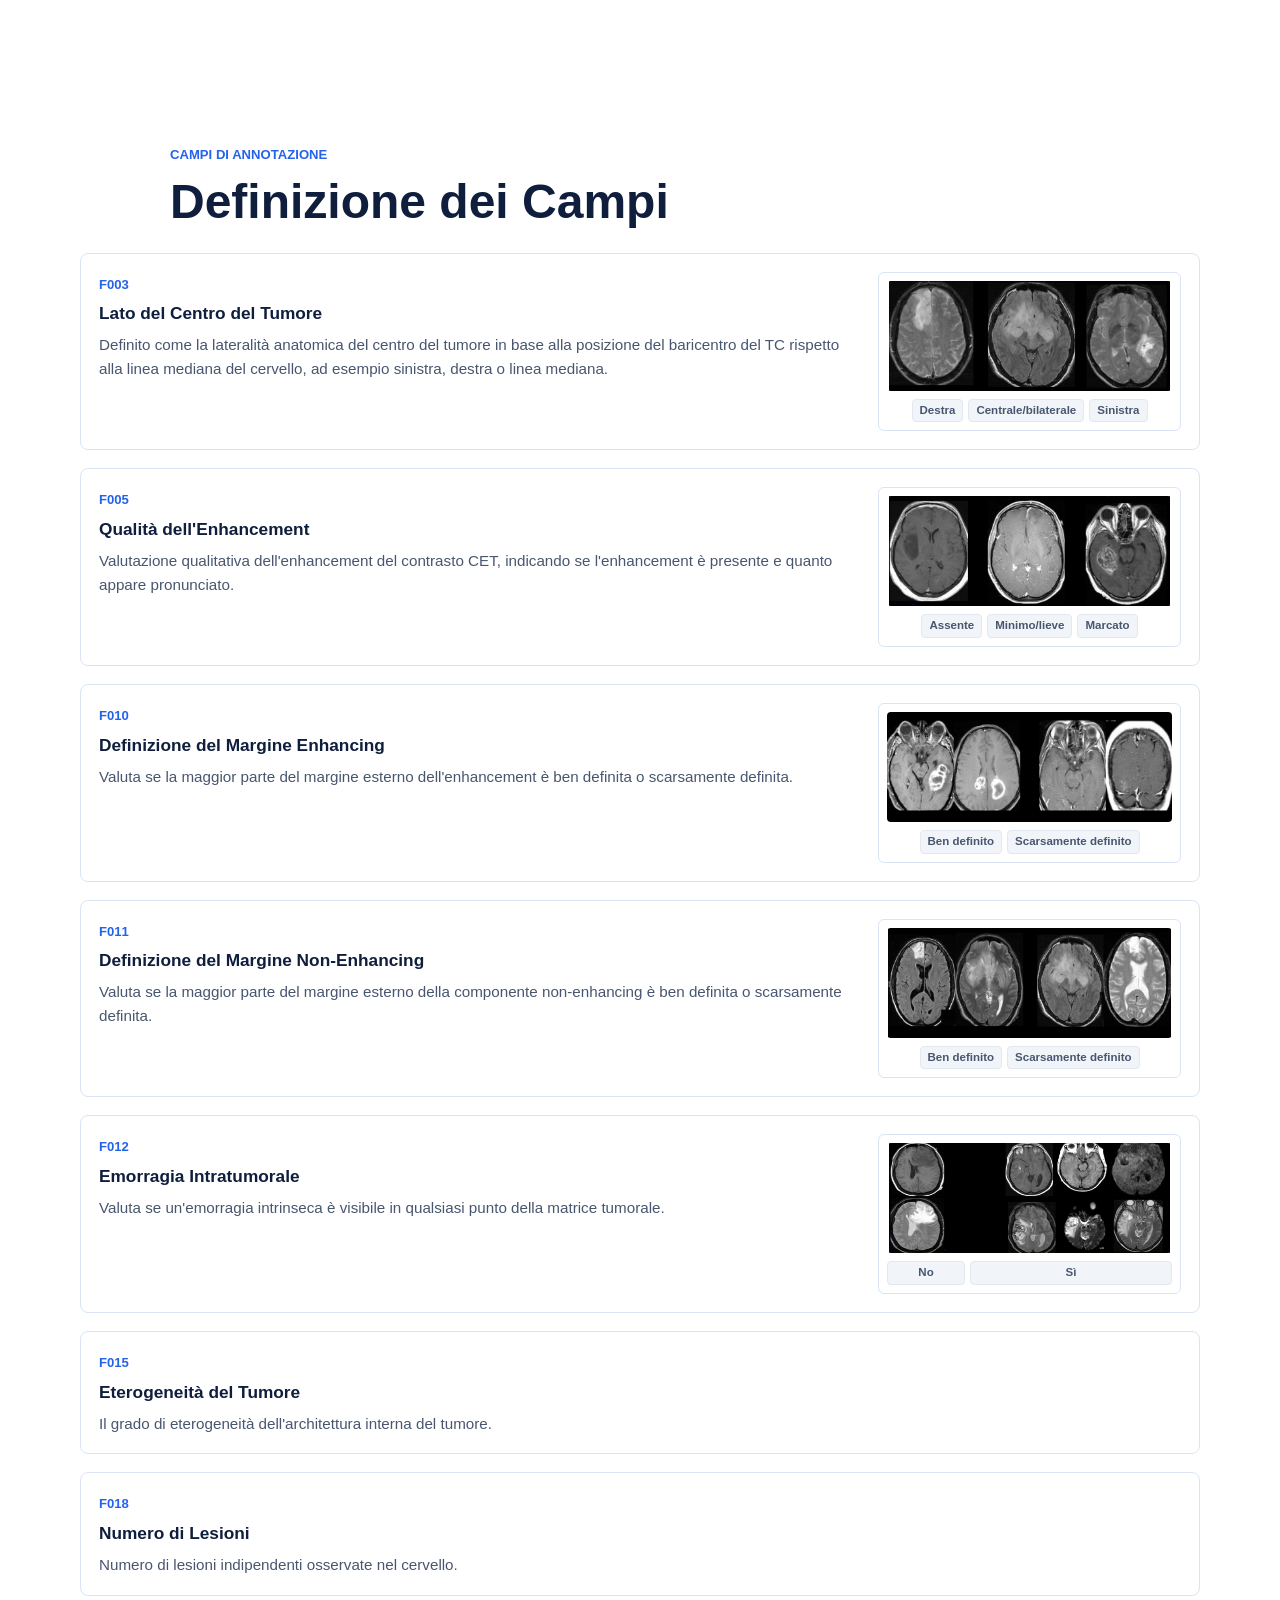
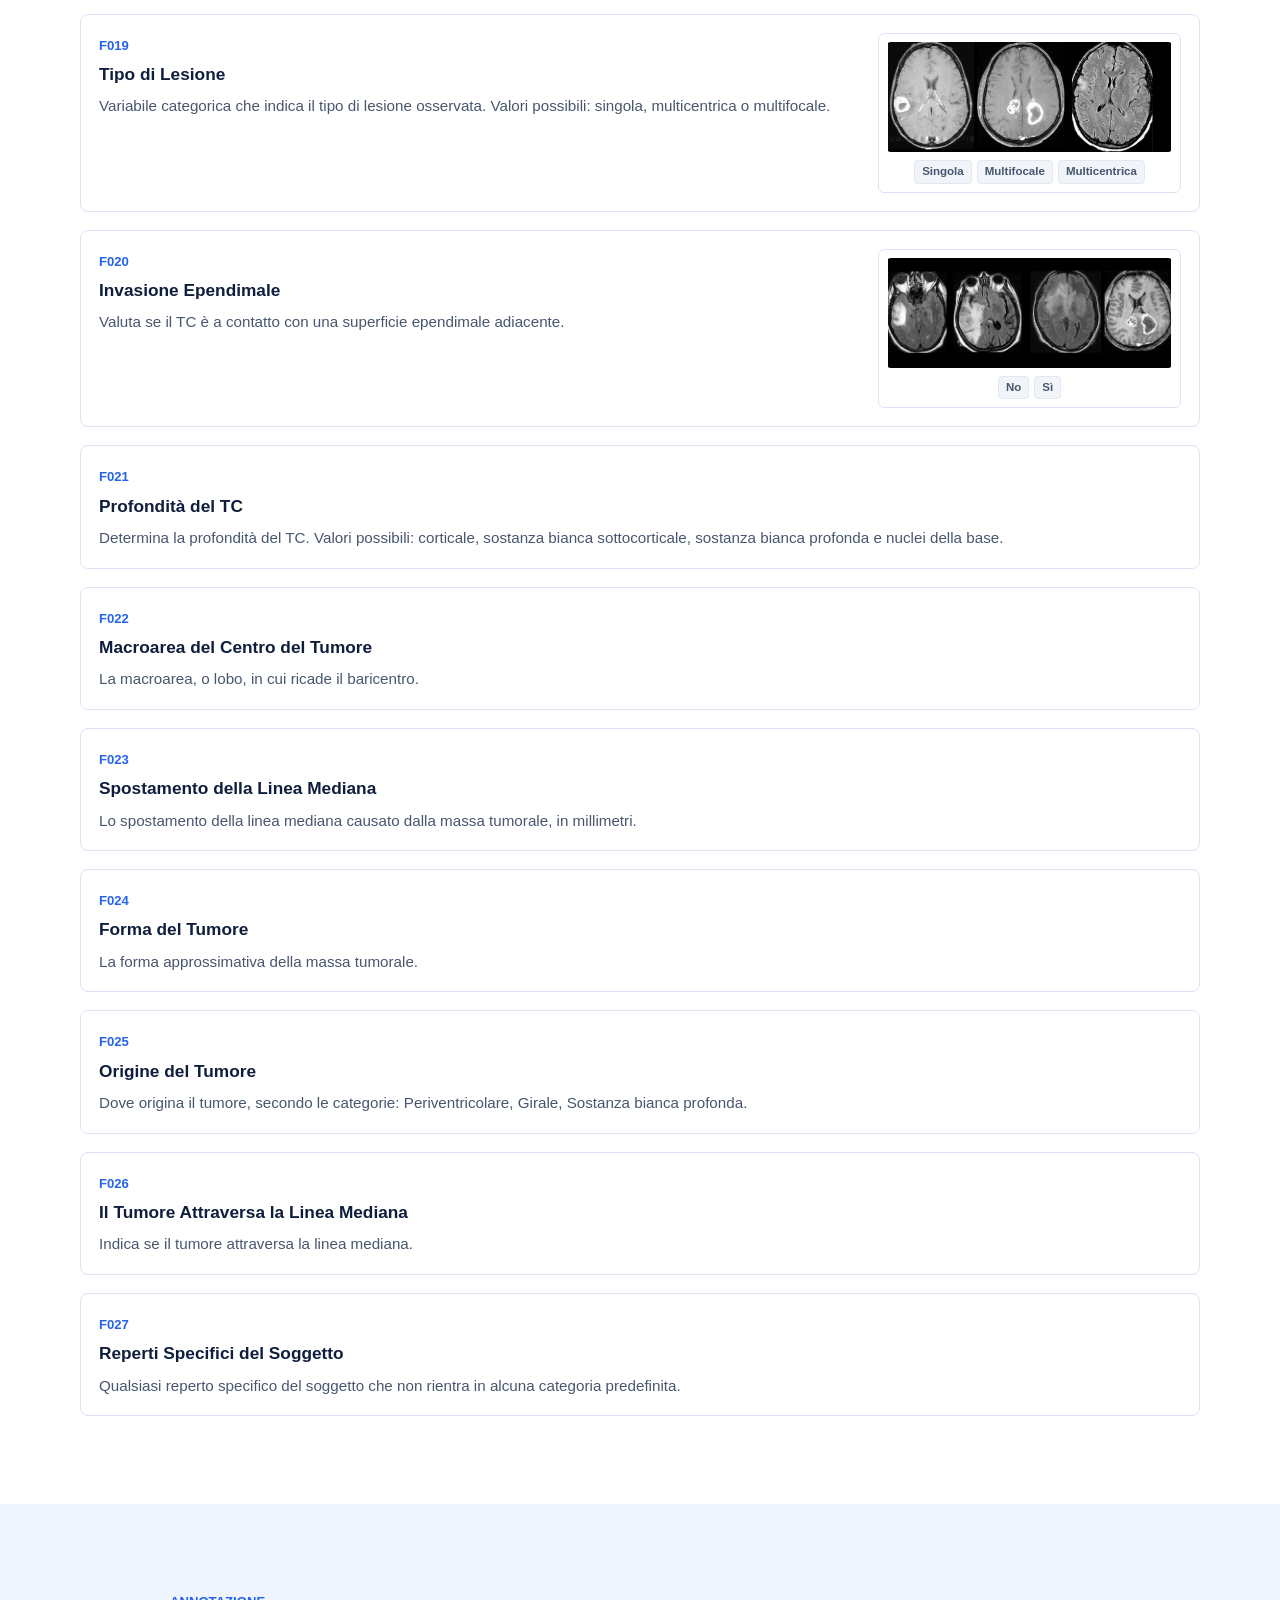
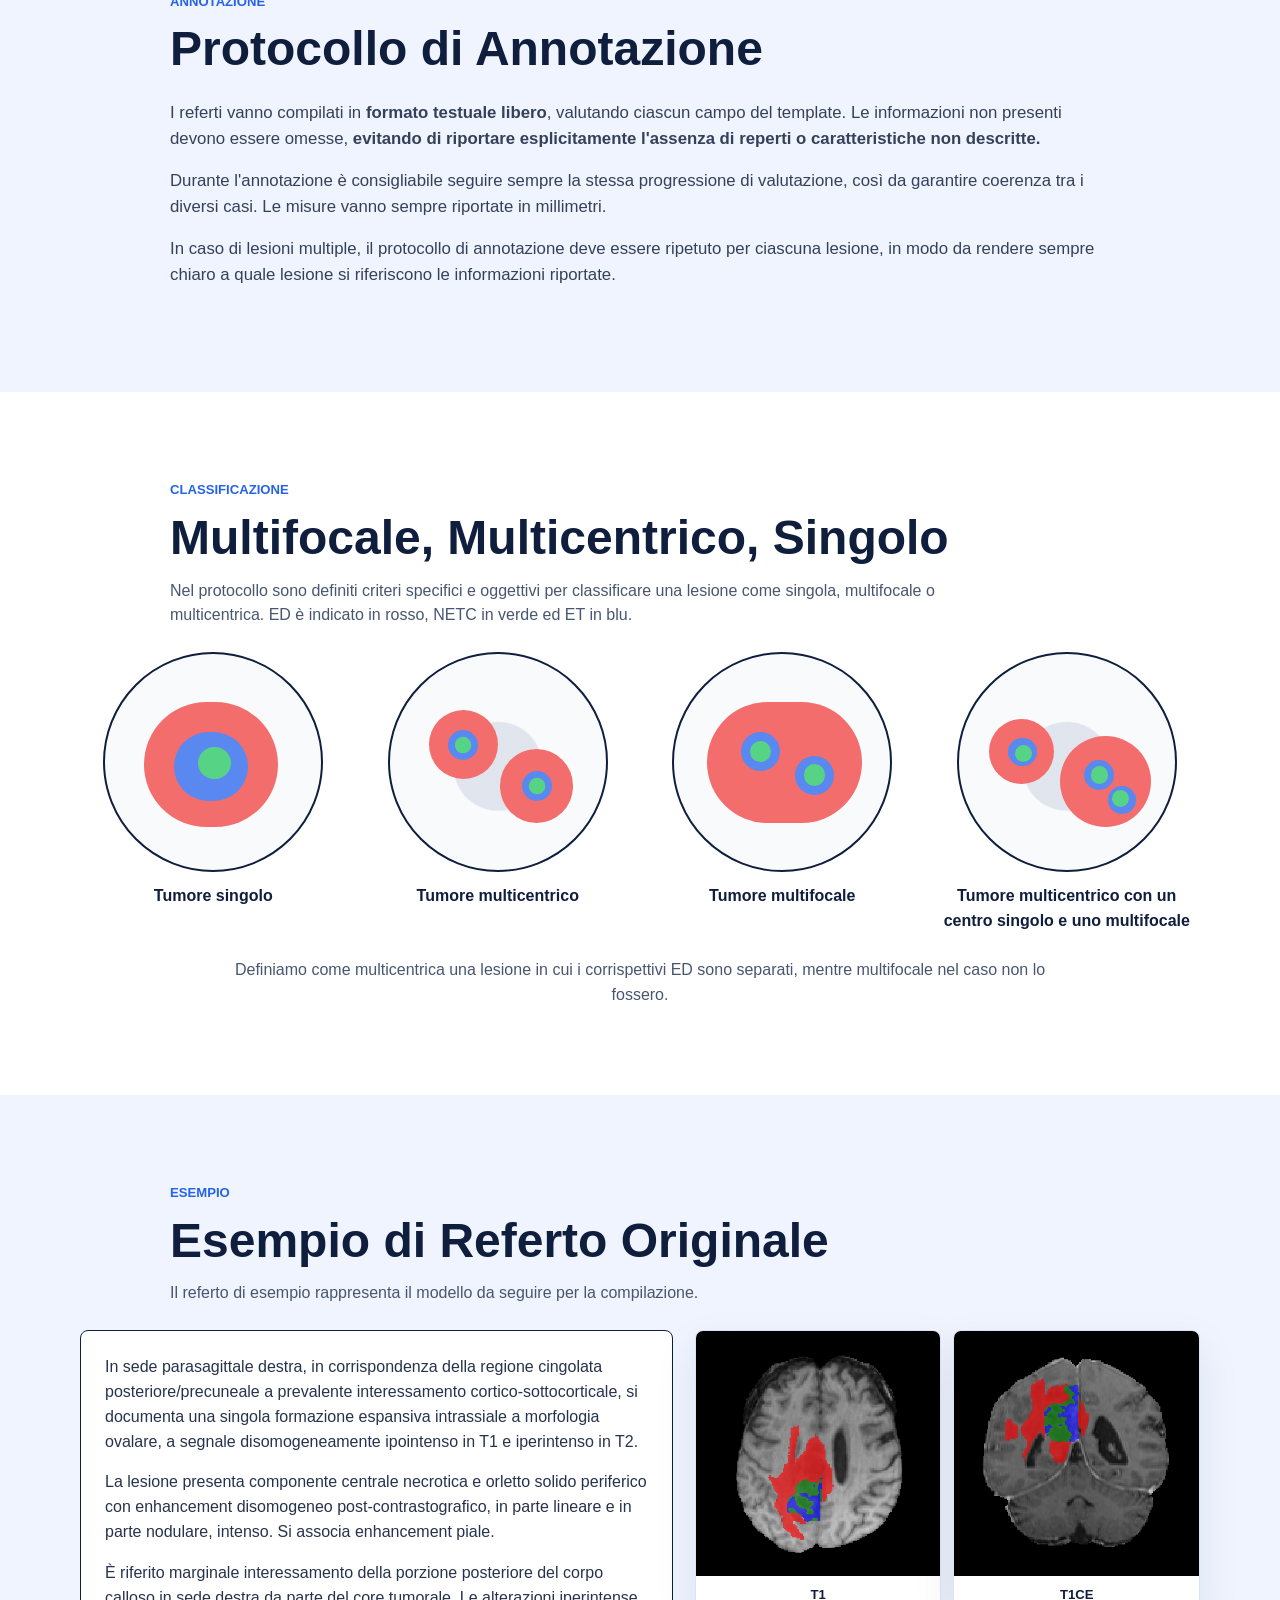
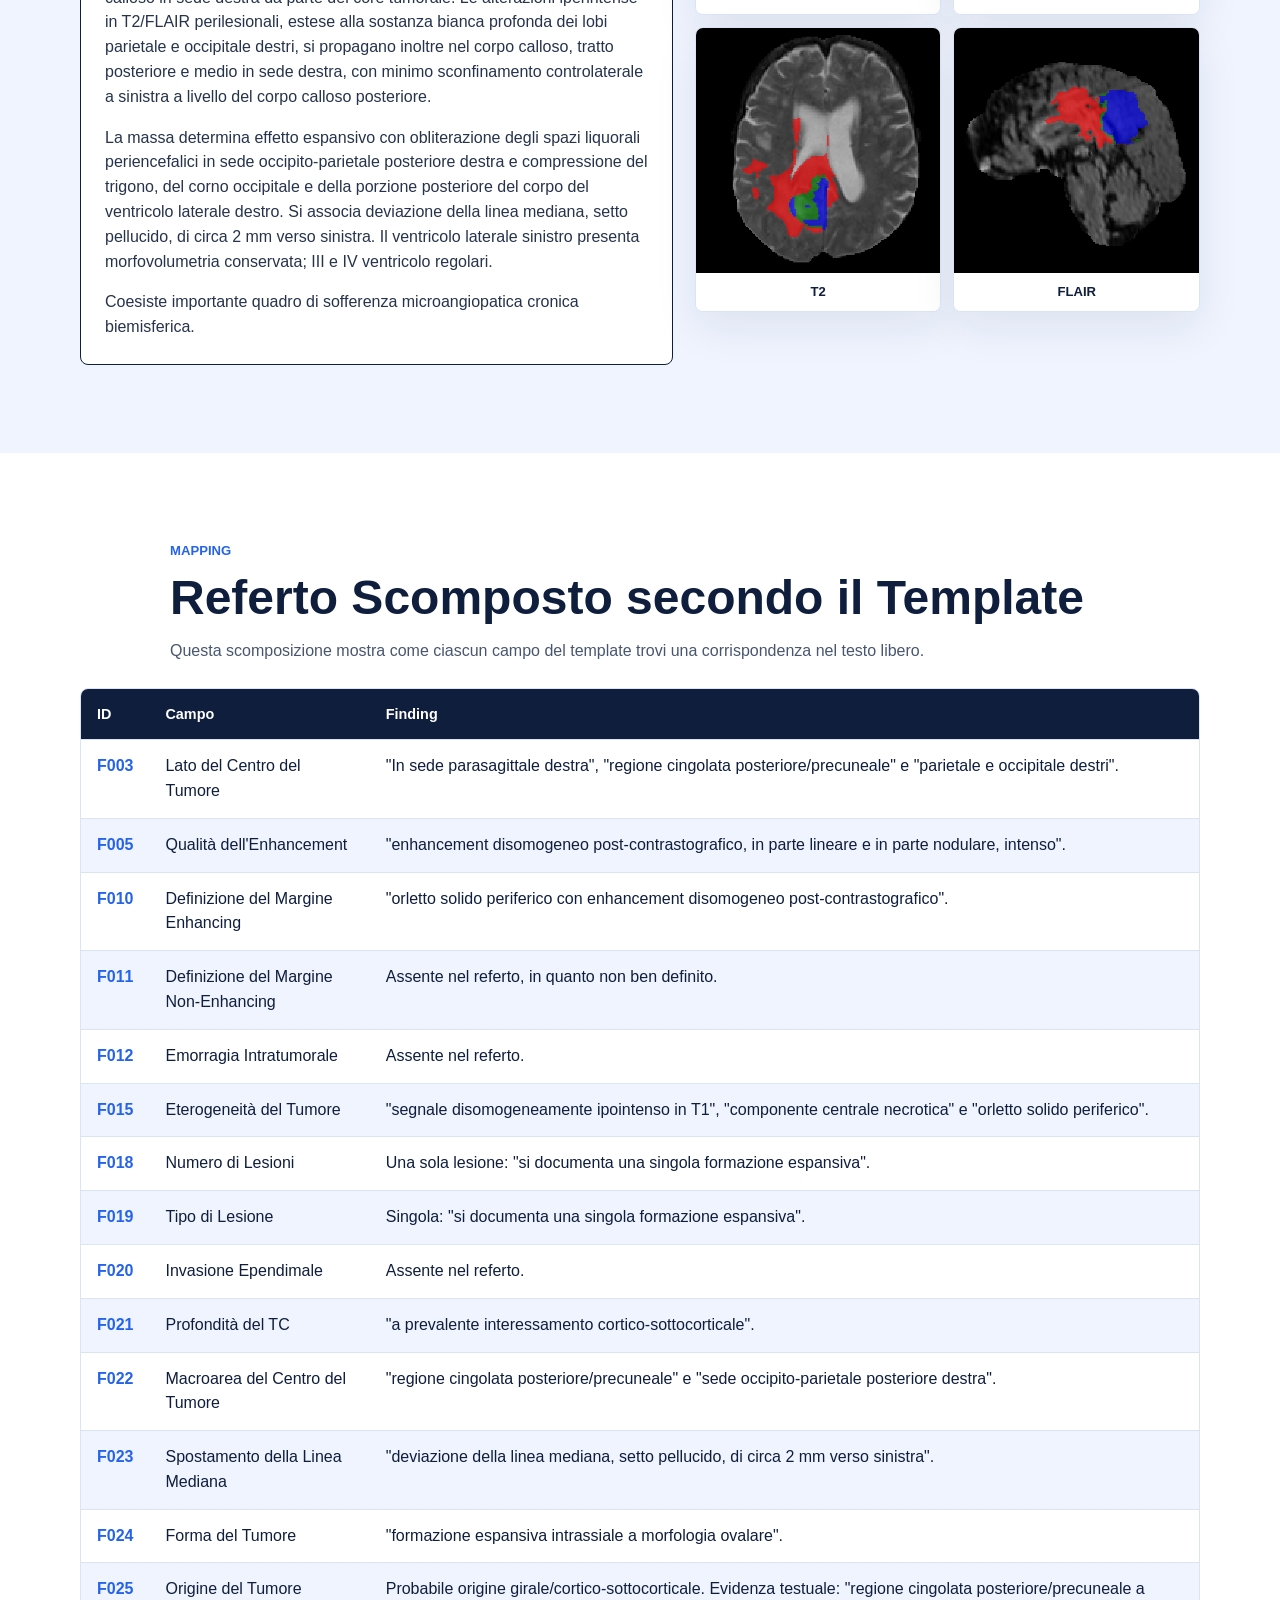
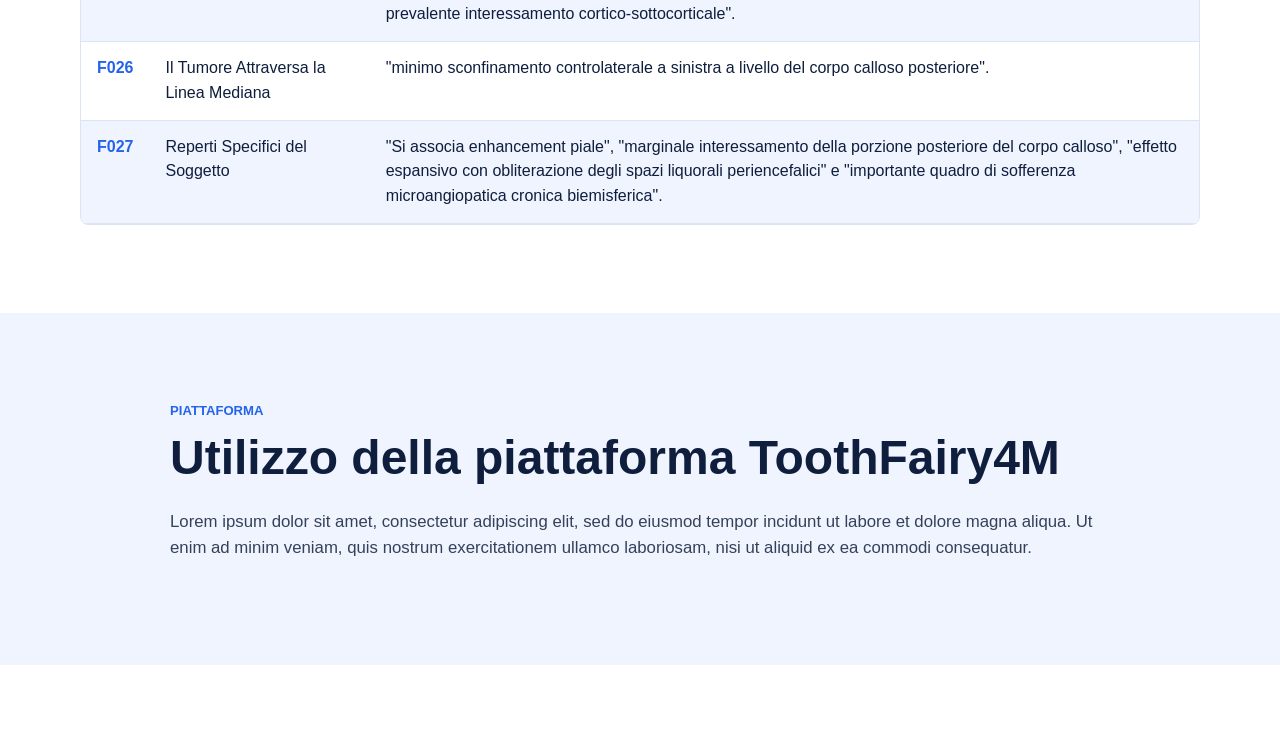
==== commit 6c9903a9: "added the template images" ====
--- a/clinicians.html
+++ b/clinicians.html
@@ -373,7 +373,12 @@
               <h3>Side of Tumor Center</h3>
               <p>Defined as the anatomical laterality of the tumor center based on the position of the TC barycenter relative to the brain midline, for example left, right, or midline.</p>
             </div>
-            <div class="image-placeholder">F003_tumor_laterality</div>
+            <div class="field-img-wrap">
+              <img src="instruction_images/F003_img.png" alt="F003 – Side of Tumor Center">
+              <div class="img-labels">
+                <span>Right</span><span>Central/bilateral</span><span>Left</span>
+              </div>
+            </div>
           </article>
           <article class="field-item">
             <div>
@@ -381,7 +386,12 @@
               <h3>Enhancement Quality</h3>
               <p>Qualitative assessment of CET contrast enhancement, indicating whether enhancement is present and how pronounced it appears.</p>
             </div>
-            <div class="image-placeholder">F005_enhancement_quality</div>
+            <div class="field-img-wrap">
+              <img src="instruction_images/F005_img.png" alt="F005 – Enhancement Quality">
+              <div class="img-labels">
+                <span>None</span><span>Minimal/mild</span><span>Marked</span>
+              </div>
+            </div>
           </article>
           <article class="field-item">
             <div>
@@ -389,7 +399,12 @@
               <h3>Definition of the Enhancing Margin</h3>
               <p>Assesses whether most of the outer margin of the enhancement is well defined or poorly defined.</p>
             </div>
-            <div class="image-placeholder">F010_enhancing_margin</div>
+            <div class="field-img-wrap">
+              <img src="instruction_images/F010_img.png" alt="F010 – Definition of the Enhancing Margin">
+              <div class="img-labels">
+                <span>Well-defined</span><span>Poorly-defined</span>
+              </div>
+            </div>
           </article>
           <article class="field-item">
             <div>
@@ -397,7 +412,12 @@
               <h3>Definition of the Non-Enhancing Margin</h3>
               <p>Assesses whether most of the outer margin of the non-enhancing component is well defined or poorly defined.</p>
             </div>
-            <div class="image-placeholder">F011_non_enhancing_margin</div>
+            <div class="field-img-wrap">
+              <img src="instruction_images/F011_img.png" alt="F011 – Definition of the Non-Enhancing Margin">
+              <div class="img-labels">
+                <span>Well-defined</span><span>Poorly-defined</span>
+              </div>
+            </div>
           </article>
           <article class="field-item">
             <div>
@@ -405,7 +425,12 @@
               <h3>Intratumoral Hemorrhage</h3>
               <p>Assesses whether intrinsic hemorrhage is visible anywhere in the tumor matrix.</p>
             </div>
-            <div class="image-placeholder">F012_intratumoral_hemorrhage</div>
+            <div class="field-img-wrap">
+              <img src="instruction_images/F012_img.png" alt="F012 – Intratumoral Hemorrhage">
+              <div class="img-labels">
+                <span data-weight="1">No</span><span data-weight="3">Yes</span>
+              </div>
+            </div>
           </article>
           <article class="field-item">
             <div>
@@ -413,7 +438,6 @@
               <h3>Tumor Heterogeneity</h3>
               <p>The degree of heterogeneity of the internal architecture of the tumor.</p>
             </div>
-            <div class="image-placeholder">F015_tumor_heterogeneity</div>
           </article>
           <article class="field-item">
             <div>
@@ -421,7 +445,6 @@
               <h3>Number of Lesions</h3>
               <p>Number of independent lesions observed in the brain.</p>
             </div>
-            <div class="image-placeholder">F018_number_of_lesions</div>
           </article>
           <article class="field-item">
             <div>
@@ -429,7 +452,12 @@
               <h3>Type of Lesion</h3>
               <p>Categorical variable indicating the observed lesion type. Possible values: single, multicentric, or multifocal.</p>
             </div>
-            <div class="image-placeholder">F019_lesion_type</div>
+            <div class="field-img-wrap">
+              <img src="instruction_images/F019_img.png" alt="F019 – Type of Lesion">
+              <div class="img-labels">
+                <span>Single</span><span>Multifocal</span><span>Multicentric</span>
+              </div>
+            </div>
           </article>
           <article class="field-item">
             <div>
@@ -437,7 +465,12 @@
               <h3>Ependymal Invasion</h3>
               <p>Assesses whether the TC abuts any adjacent ependymal surface.</p>
             </div>
-            <div class="image-placeholder">F020_ependymal_invasion</div>
+            <div class="field-img-wrap">
+              <img src="instruction_images/F020_img.png" alt="F020 – Ependymal Invasion">
+              <div class="img-labels">
+                <span>No</span><span>Yes</span>
+              </div>
+            </div>
           </article>
           <article class="field-item">
             <div>
@@ -445,7 +478,6 @@
               <h3>Depth of TC</h3>
               <p>Determines the depth of the TC. Possible values: cortical, subcortical white matter, deep white matter, and basal nuclei.</p>
             </div>
-            <div class="image-placeholder">F021_tc_depth</div>
           </article>
           <article class="field-item">
             <div>
@@ -453,7 +485,6 @@
               <h3>Tumor Center Macroarea</h3>
               <p>The macroarea, or lobe, in which the barycenter lies, obtained using the atlas.</p>
             </div>
-            <div class="image-placeholder">F022_center_macroarea</div>
           </article>
           <article class="field-item">
             <div>
@@ -461,7 +492,6 @@
               <h3>Midline Shift</h3>
               <p>The shift of the midline caused by the tumor mass, in millimeters.</p>
             </div>
-            <div class="image-placeholder">F023_midline_shift</div>
           </article>
           <article class="field-item">
             <div>
@@ -469,7 +499,6 @@
               <h3>Tumor Shape</h3>
               <p>The approximate shape of the tumor mass.</p>
             </div>
-            <div class="image-placeholder">F024_tumor_shape</div>
           </article>
           <article class="field-item">
             <div>
@@ -477,7 +506,6 @@
               <h3>Tumor Origin</h3>
               <p>Where the tumor originates, according to the categories: periventricular, gyral, or deep white matter.</p>
             </div>
-            <div class="image-placeholder">F025_tumor_origin</div>
           </article>
           <article class="field-item">
             <div>
@@ -485,7 +513,6 @@
               <h3>Tumor Crosses Midline</h3>
               <p>Indicates whether the tumor crosses the midline.</p>
             </div>
-            <div class="image-placeholder">F026_midline_crossing</div>
           </article>
           <article class="field-item">
             <div>
@@ -493,7 +520,6 @@
               <h3>Subject-Specific Findings</h3>
               <p>Any subject-specific findings that do not fall under any predefined category.</p>
             </div>
-            <div class="image-placeholder">F027_subject_specific_findings</div>
           </article>
         </div>
       </section>
@@ -762,7 +788,12 @@
               <h3>Lato del Centro del Tumore</h3>
               <p>Definito come la lateralità anatomica del centro del tumore in base alla posizione del baricentro del TC rispetto alla linea mediana del cervello, ad esempio sinistra, destra o linea mediana.</p>
             </div>
-            <div class="image-placeholder">F003_lateralita_tumore</div>
+            <div class="field-img-wrap">
+              <img src="instruction_images/F003_img.png" alt="F003 – Lato del Centro del Tumore">
+              <div class="img-labels">
+                <span>Destra</span><span>Centrale/bilaterale</span><span>Sinistra</span>
+              </div>
+            </div>
           </article>
           <article class="field-item">
             <div>
@@ -770,7 +801,12 @@
               <h3>Qualità dell'Enhancement</h3>
               <p>Valutazione qualitativa dell'enhancement del contrasto CET, indicando se l'enhancement è presente e quanto appare pronunciato.</p>
             </div>
-            <div class="image-placeholder">F005_qualita_enhancement</div>
+            <div class="field-img-wrap">
+              <img src="instruction_images/F005_img.png" alt="F005 – Qualità dell'Enhancement">
+              <div class="img-labels">
+                <span>Assente</span><span>Minimo/lieve</span><span>Marcato</span>
+              </div>
+            </div>
           </article>
           <article class="field-item">
             <div>
@@ -778,7 +814,12 @@
               <h3>Definizione del Margine Enhancing</h3>
               <p>Valuta se la maggior parte del margine esterno dell'enhancement è ben definita o scarsamente definita.</p>
             </div>
-            <div class="image-placeholder">F010_margine_enhancing</div>
+            <div class="field-img-wrap">
+              <img src="instruction_images/F010_img.png" alt="F010 – Definizione del Margine Enhancing">
+              <div class="img-labels">
+                <span>Ben definito</span><span>Scarsamente definito</span>
+              </div>
+            </div>
           </article>
           <article class="field-item">
             <div>
@@ -786,7 +827,12 @@
               <h3>Definizione del Margine Non-Enhancing</h3>
               <p>Valuta se la maggior parte del margine esterno della componente non-enhancing è ben definita o scarsamente definita.</p>
             </div>
-            <div class="image-placeholder">F011_margine_non_enhancing</div>
+            <div class="field-img-wrap">
+              <img src="instruction_images/F011_img.png" alt="F011 – Definizione del Margine Non-Enhancing">
+              <div class="img-labels">
+                <span>Ben definito</span><span>Scarsamente definito</span>
+              </div>
+            </div>
           </article>
           <article class="field-item">
             <div>
@@ -794,7 +840,12 @@
               <h3>Emorragia Intratumorale</h3>
               <p>Valuta se un'emorragia intrinseca è visibile in qualsiasi punto della matrice tumorale.</p>
             </div>
-            <div class="image-placeholder">F012_emorragia_intratumorale</div>
+            <div class="field-img-wrap">
+              <img src="instruction_images/F012_img.png" alt="F012 – Emorragia Intratumorale">
+              <div class="img-labels">
+                <span data-weight="1">No</span><span data-weight="3">Sì</span>
+              </div>
+            </div>
           </article>
           <article class="field-item">
             <div>
@@ -802,7 +853,6 @@
               <h3>Eterogeneità del Tumore</h3>
               <p>Il grado di eterogeneità dell'architettura interna del tumore.</p>
             </div>
-            <div class="image-placeholder">F015_eterogeneita_tumore</div>
           </article>
           <article class="field-item">
             <div>
@@ -810,7 +860,6 @@
               <h3>Numero di Lesioni</h3>
               <p>Numero di lesioni indipendenti osservate nel cervello.</p>
             </div>
-            <div class="image-placeholder">F018_numero_lesioni</div>
           </article>
           <article class="field-item">
             <div>
@@ -818,7 +867,12 @@
               <h3>Tipo di Lesione</h3>
               <p>Variabile categorica che indica il tipo di lesione osservata. Valori possibili: singola, multicentrica o multifocale.</p>
             </div>
-            <div class="image-placeholder">F019_tipo_lesione</div>
+            <div class="field-img-wrap">
+              <img src="instruction_images/F019_img.png" alt="F019 – Tipo di Lesione">
+              <div class="img-labels">
+                <span>Singola</span><span>Multifocale</span><span>Multicentrica</span>
+              </div>
+            </div>
           </article>
           <article class="field-item">
             <div>
@@ -826,7 +880,12 @@
               <h3>Invasione Ependimale</h3>
               <p>Valuta se il TC è a contatto con una superficie ependimale adiacente.</p>
             </div>
-            <div class="image-placeholder">F020_invasione_ependimale</div>
+            <div class="field-img-wrap">
+              <img src="instruction_images/F020_img.png" alt="F020 – Invasione Ependimale">
+              <div class="img-labels">
+                <span>No</span><span>Sì</span>
+              </div>
+            </div>
           </article>
           <article class="field-item">
             <div>
@@ -834,15 +893,13 @@
               <h3>Profondità del TC</h3>
               <p>Determina la profondità del TC. Valori possibili: corticale, sostanza bianca sottocorticale, sostanza bianca profonda e nuclei della base.</p>
             </div>
-            <div class="image-placeholder">F021_profondita_tc</div>
           </article>
           <article class="field-item">
             <div>
               <span class="field-id">F022</span>
               <h3>Macroarea del Centro del Tumore</h3>
-              <p>La macroarea, o lobo, in cui ricade il baricentro, ottenuta utilizzando l'atlante.</p>
-            </div>
-            <div class="image-placeholder">F022_macroarea_centro</div>
+              <p>La macroarea, o lobo, in cui ricade il baricentro.</p>
+            </div>
           </article>
           <article class="field-item">
             <div>
@@ -850,7 +907,6 @@
               <h3>Spostamento della Linea Mediana</h3>
               <p>Lo spostamento della linea mediana causato dalla massa tumorale, in millimetri.</p>
             </div>
-            <div class="image-placeholder">F023_spostamento_linea_mediana</div>
           </article>
           <article class="field-item">
             <div>
@@ -858,7 +914,6 @@
               <h3>Forma del Tumore</h3>
               <p>La forma approssimativa della massa tumorale.</p>
             </div>
-            <div class="image-placeholder">F024_forma_tumore</div>
           </article>
           <article class="field-item">
             <div>
@@ -866,7 +921,6 @@
               <h3>Origine del Tumore</h3>
               <p>Dove origina il tumore, secondo le categorie: Periventricolare, Girale, Sostanza bianca profonda.</p>
             </div>
-            <div class="image-placeholder">F025_origine_tumore</div>
           </article>
           <article class="field-item">
             <div>
@@ -874,7 +928,6 @@
               <h3>Il Tumore Attraversa la Linea Mediana</h3>
               <p>Indica se il tumore attraversa la linea mediana.</p>
             </div>
-            <div class="image-placeholder">F026_crossing_linea_mediana</div>
           </article>
           <article class="field-item">
             <div>
@@ -882,7 +935,6 @@
               <h3>Reperti Specifici del Soggetto</h3>
               <p>Qualsiasi reperto specifico del soggetto che non rientra in alcuna categoria predefinita.</p>
             </div>
-            <div class="image-placeholder">F027_reperti_specifici</div>
           </article>
         </div>
       </section>
--- a/styles.css
+++ b/styles.css
@@ -506,6 +506,10 @@
   margin: 10px 0 0;
   color: #48566f;
   font-size: 0.95rem;
+}
+
+.field-item > div:only-child {
+  grid-column: 1 / -1;
 }
 
 .image-placeholder {
@@ -525,6 +529,142 @@
   word-break: break-word;
 }
 
+.field-img-wrap {
+  background: #fff;
+  border: 1px solid var(--line);
+  border-radius: 6px;
+  display: flex;
+  flex-direction: column;
+  align-items: center;
+  justify-content: center;
+  min-height: 100px;
+  padding: 8px;
+  cursor: zoom-in;
+  position: relative;
+}
+
+.field-img-inner {
+  width: 100%;
+  border-radius: 4px;
+  overflow: hidden;
+  flex-shrink: 0;
+}
+
+/* Hover overlay with centered expand icon */
+.field-img-inner {
+  position: relative;
+}
+
+.field-img-inner::after {
+  content: "⤢";
+  position: absolute;
+  inset: 0;
+  display: flex;
+  align-items: center;
+  justify-content: center;
+  font-size: 1.6rem;
+  color: #fff;
+  background: rgba(15, 23, 42, 0.38);
+  opacity: 0;
+  transition: opacity 0.18s ease;
+  pointer-events: none;
+}
+
+.field-img-wrap:hover .field-img-inner::after {
+  opacity: 1;
+}
+
+.field-img-wrap img {
+  max-height: 110px;
+  width: 100%;
+  object-fit: contain;
+  display: block;
+  transition: transform 0.18s ease;
+}
+
+.field-img-wrap:hover img {
+  transform: scale(1.03);
+}
+
+.img-labels {
+  display: flex;
+  flex-wrap: wrap;
+  gap: 5px;
+  justify-content: center;
+  margin-top: 8px;
+  position: relative;
+  z-index: 1;
+}
+
+.img-labels span {
+  font-size: 0.72rem;
+  font-weight: 600;
+  color: #48566f;
+  background: #f1f5f9;
+  border: 1px solid #e2e8f0;
+  border-radius: 4px;
+  padding: 2px 7px;
+  white-space: nowrap;
+}
+
+/* Lightbox overlay */
+.img-lightbox {
+  position: fixed;
+  inset: 0;
+  z-index: 9999;
+  background: rgba(0, 0, 0, 0.72);
+  display: flex;
+  align-items: center;
+  justify-content: center;
+  cursor: zoom-out;
+  animation: lb-in 0.18s ease;
+}
+
+@keyframes lb-in {
+  from { opacity: 0; }
+  to   { opacity: 1; }
+}
+
+.img-lightbox-box {
+  background: #fff;
+  border-radius: 10px;
+  padding: 16px 16px 12px;
+  box-shadow: 0 24px 80px rgba(0,0,0,0.45);
+  display: flex;
+  flex-direction: column;
+  align-items: center;
+  gap: 12px;
+  max-width: min(90vw, 900px);
+}
+
+.img-lightbox-box img {
+  max-width: 100%;
+  max-height: 75vh;
+  object-fit: contain;
+  display: block;
+}
+
+.img-labels:has(span[data-weight]) {
+  width: 100%;
+  justify-content: space-between;
+}
+
+.img-labels span[data-weight="1"] { flex: 1; text-align: center; }
+.img-labels span[data-weight="2"] { flex: 2; text-align: center; }
+.img-labels span[data-weight="3"] { flex: 3; text-align: center; }
+
+.img-labels--lightbox {
+  width: 100%;
+  justify-content: space-between;
+}
+
+.img-labels--lightbox span {
+  font-size: 0.85rem;
+  padding: 4px 12px;
+  flex: 1;
+  text-align: center;
+}
+
 .prose {
   max-width: 940px;
   color: #354159;
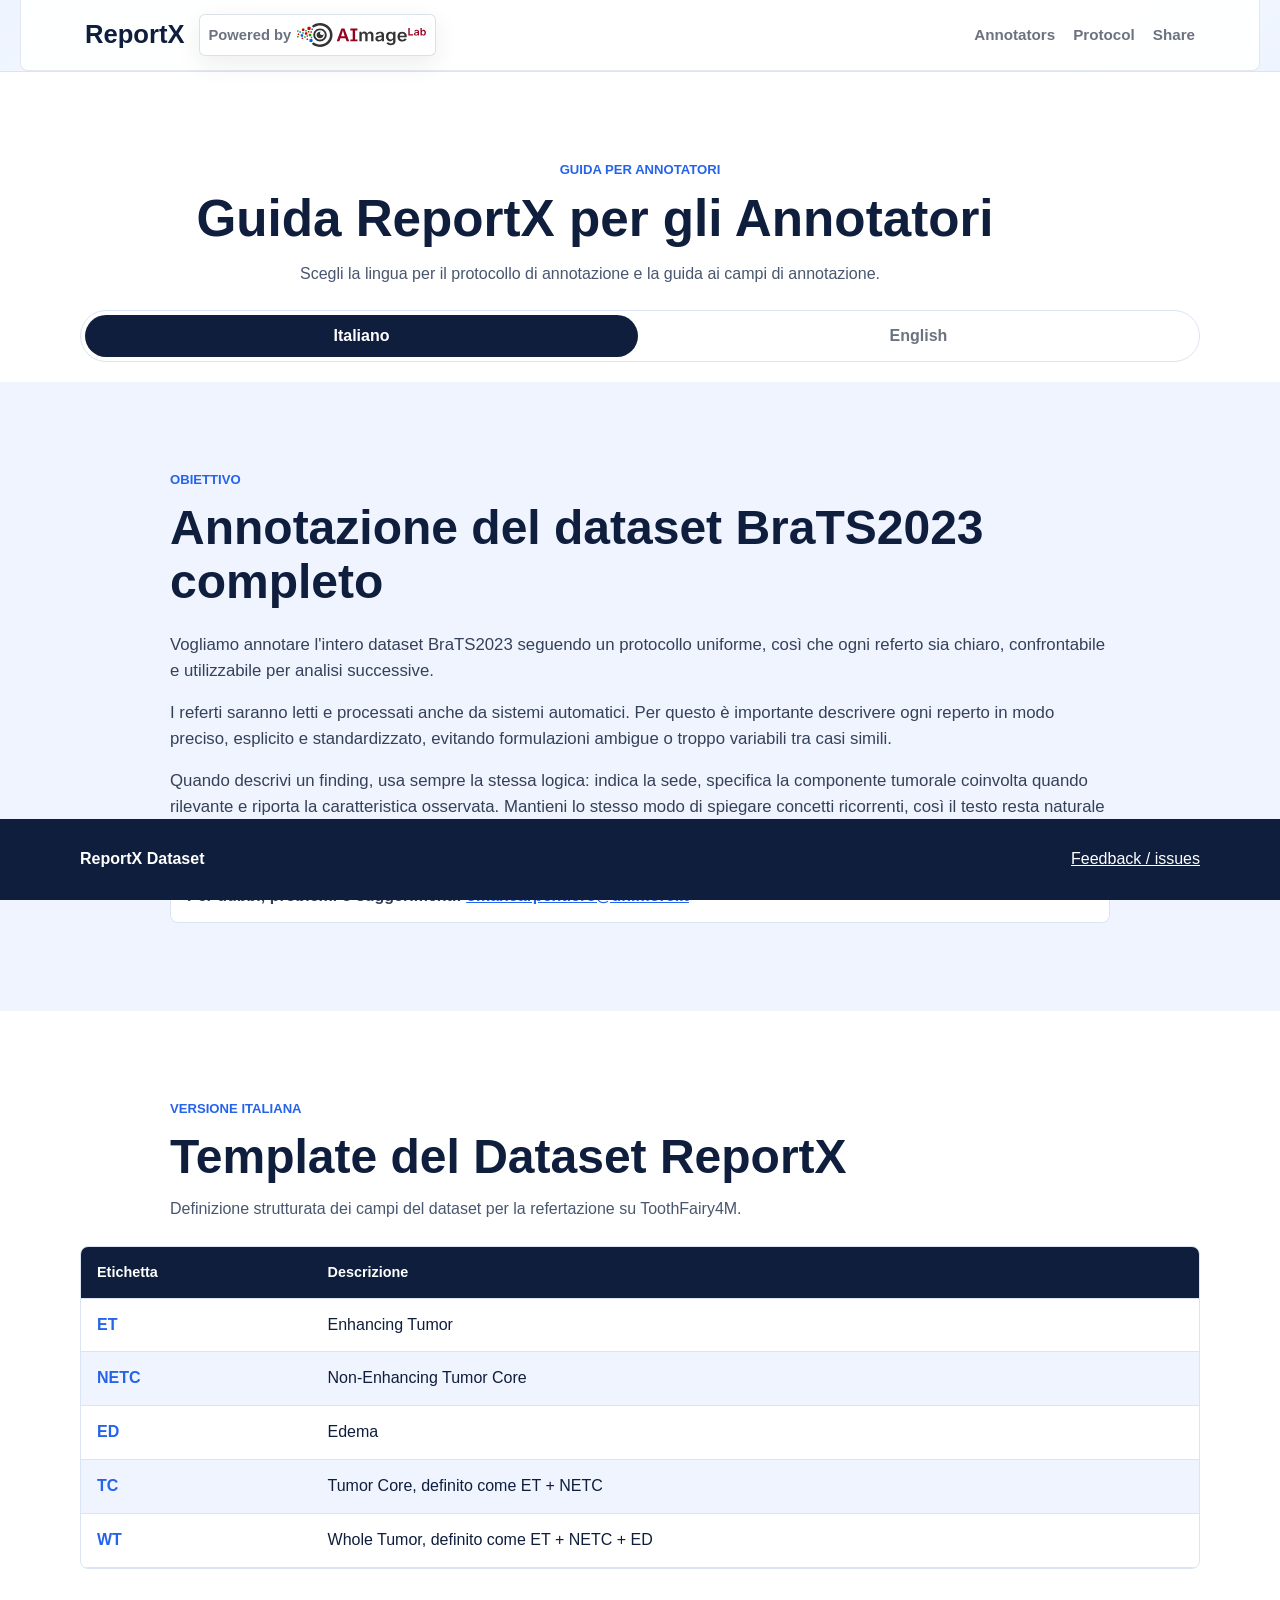
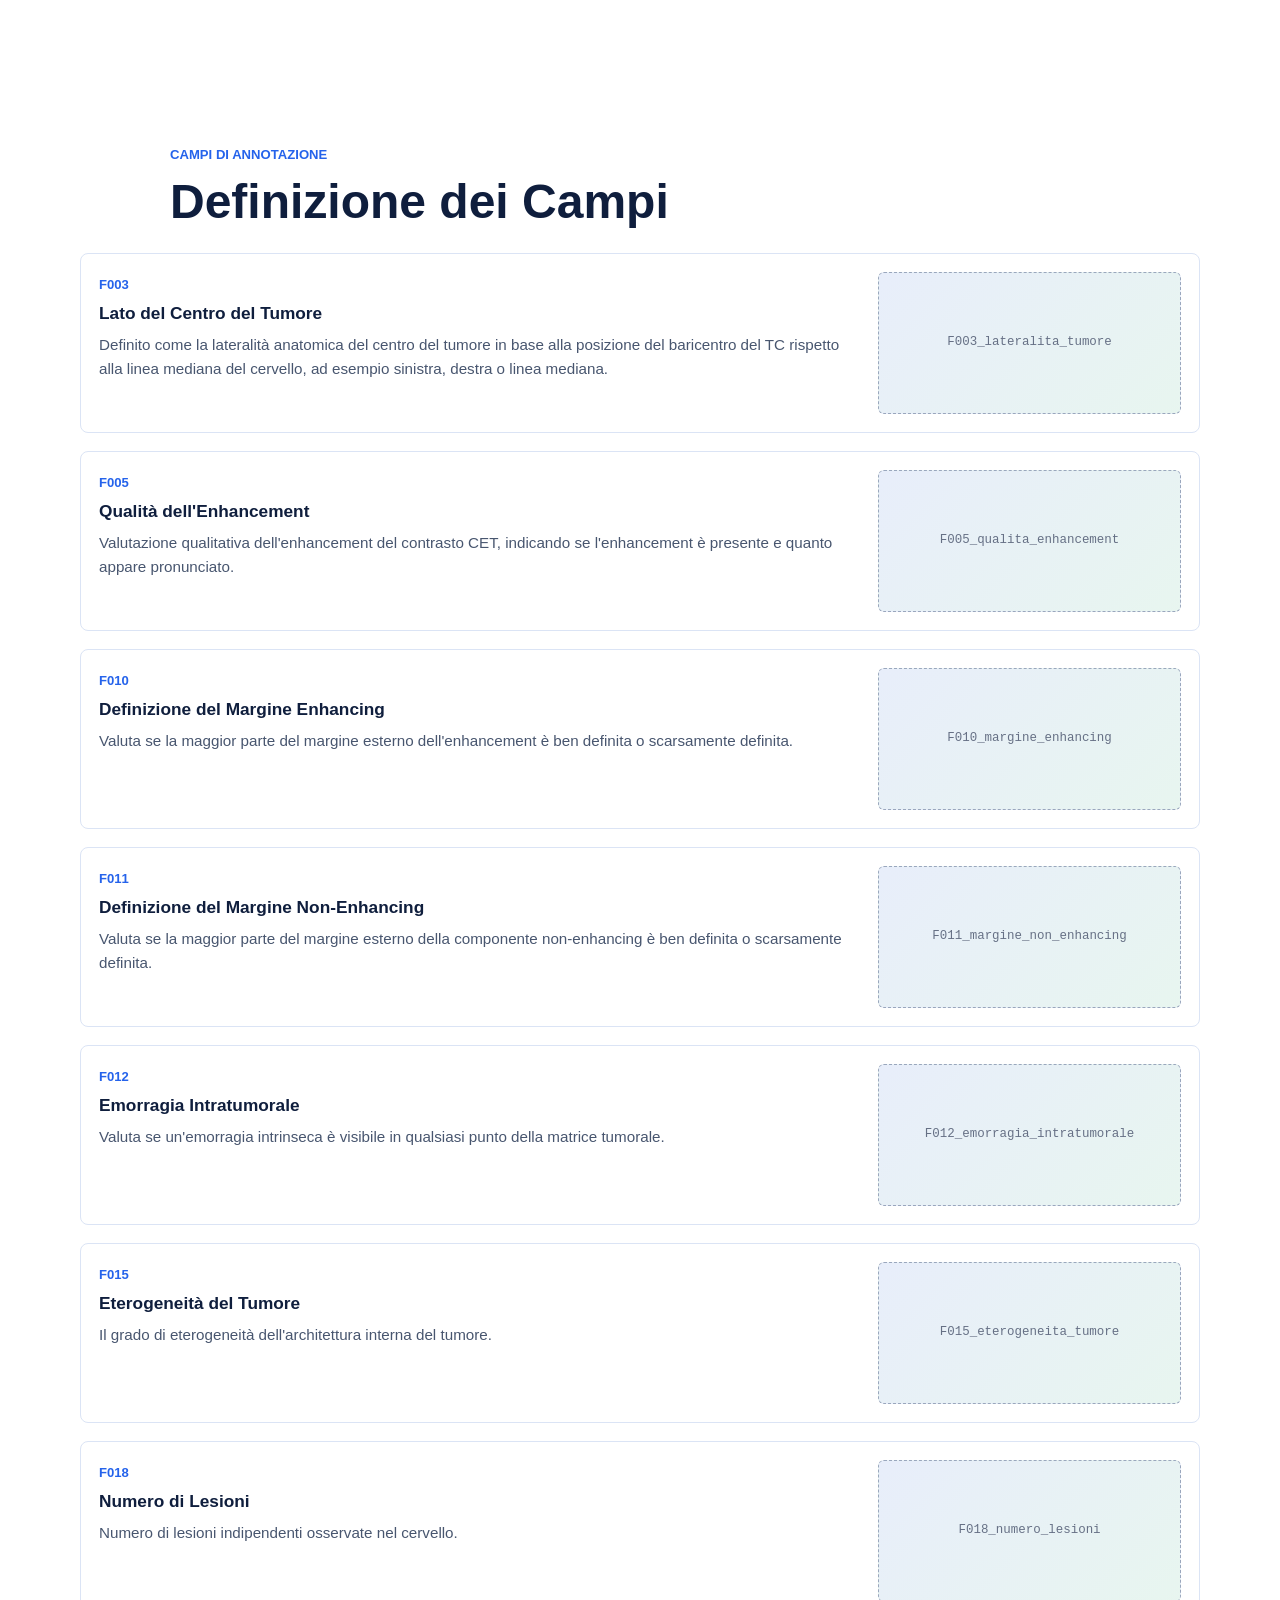
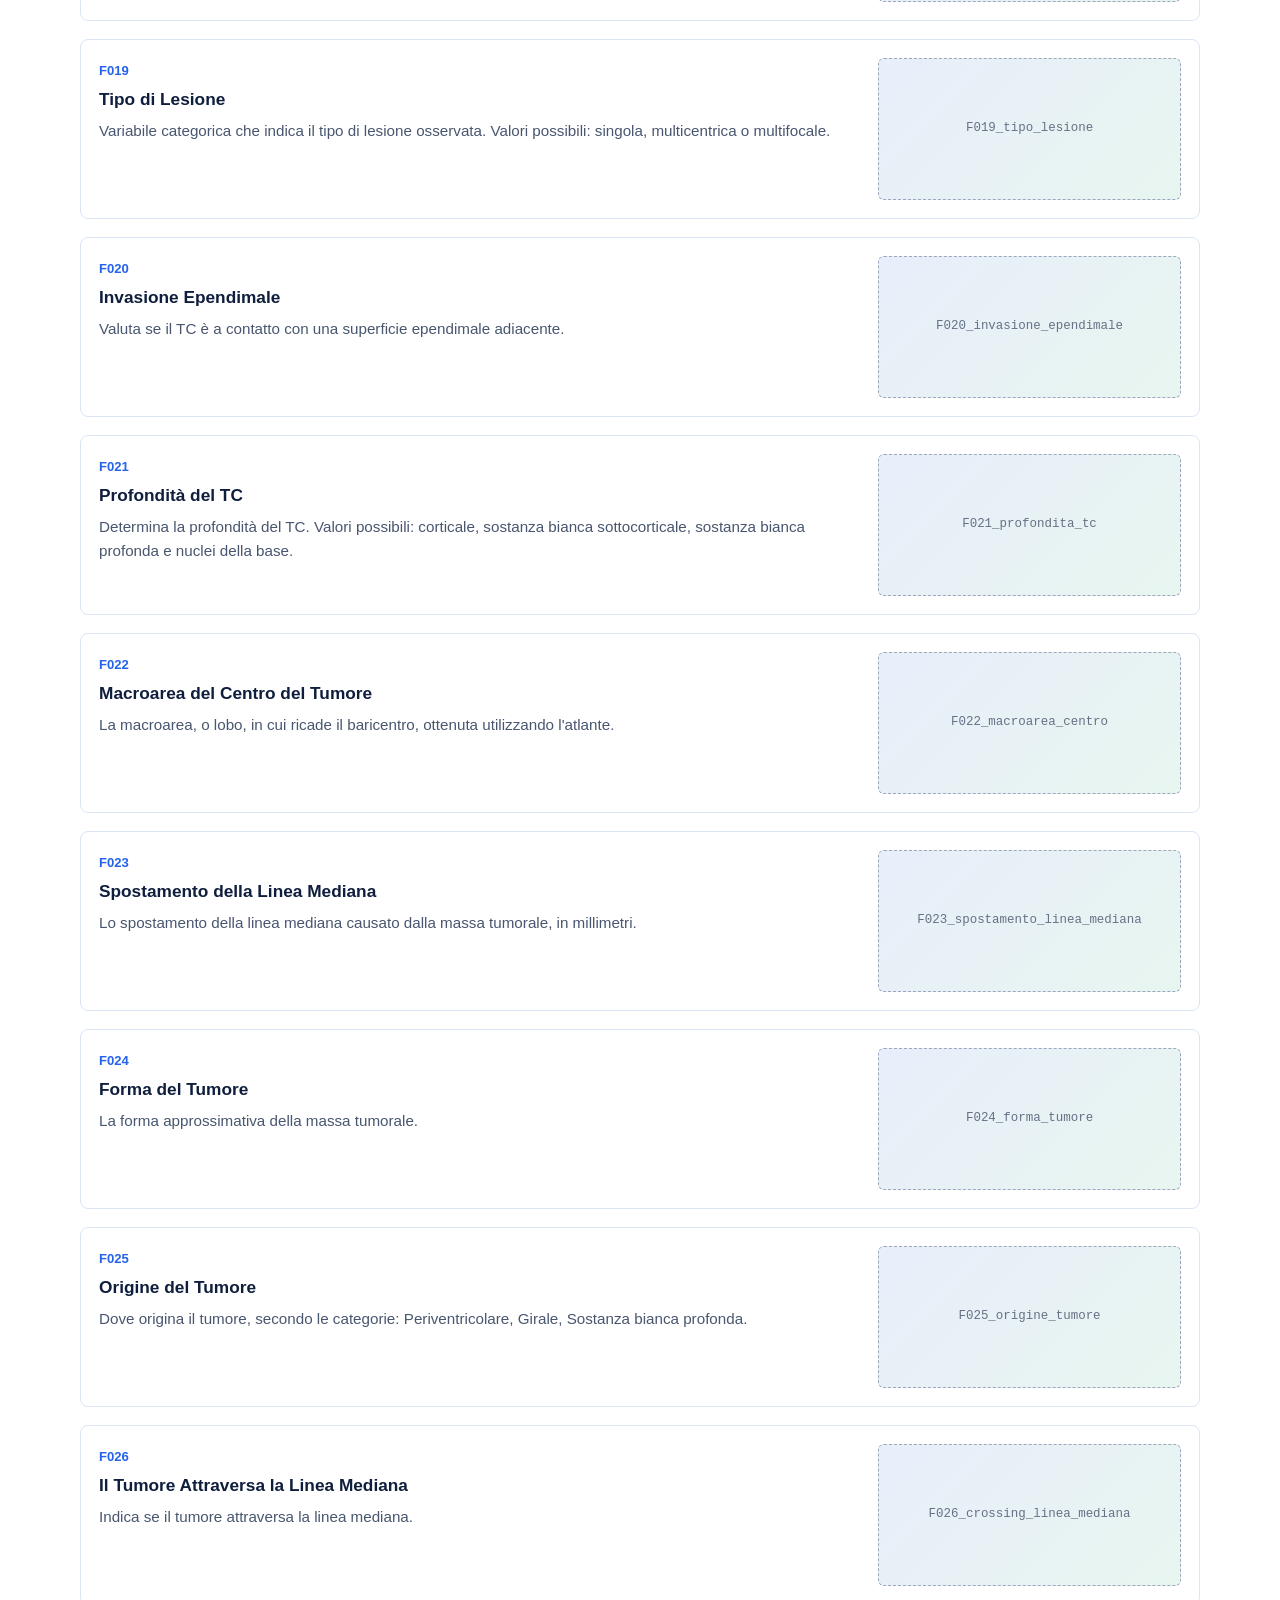
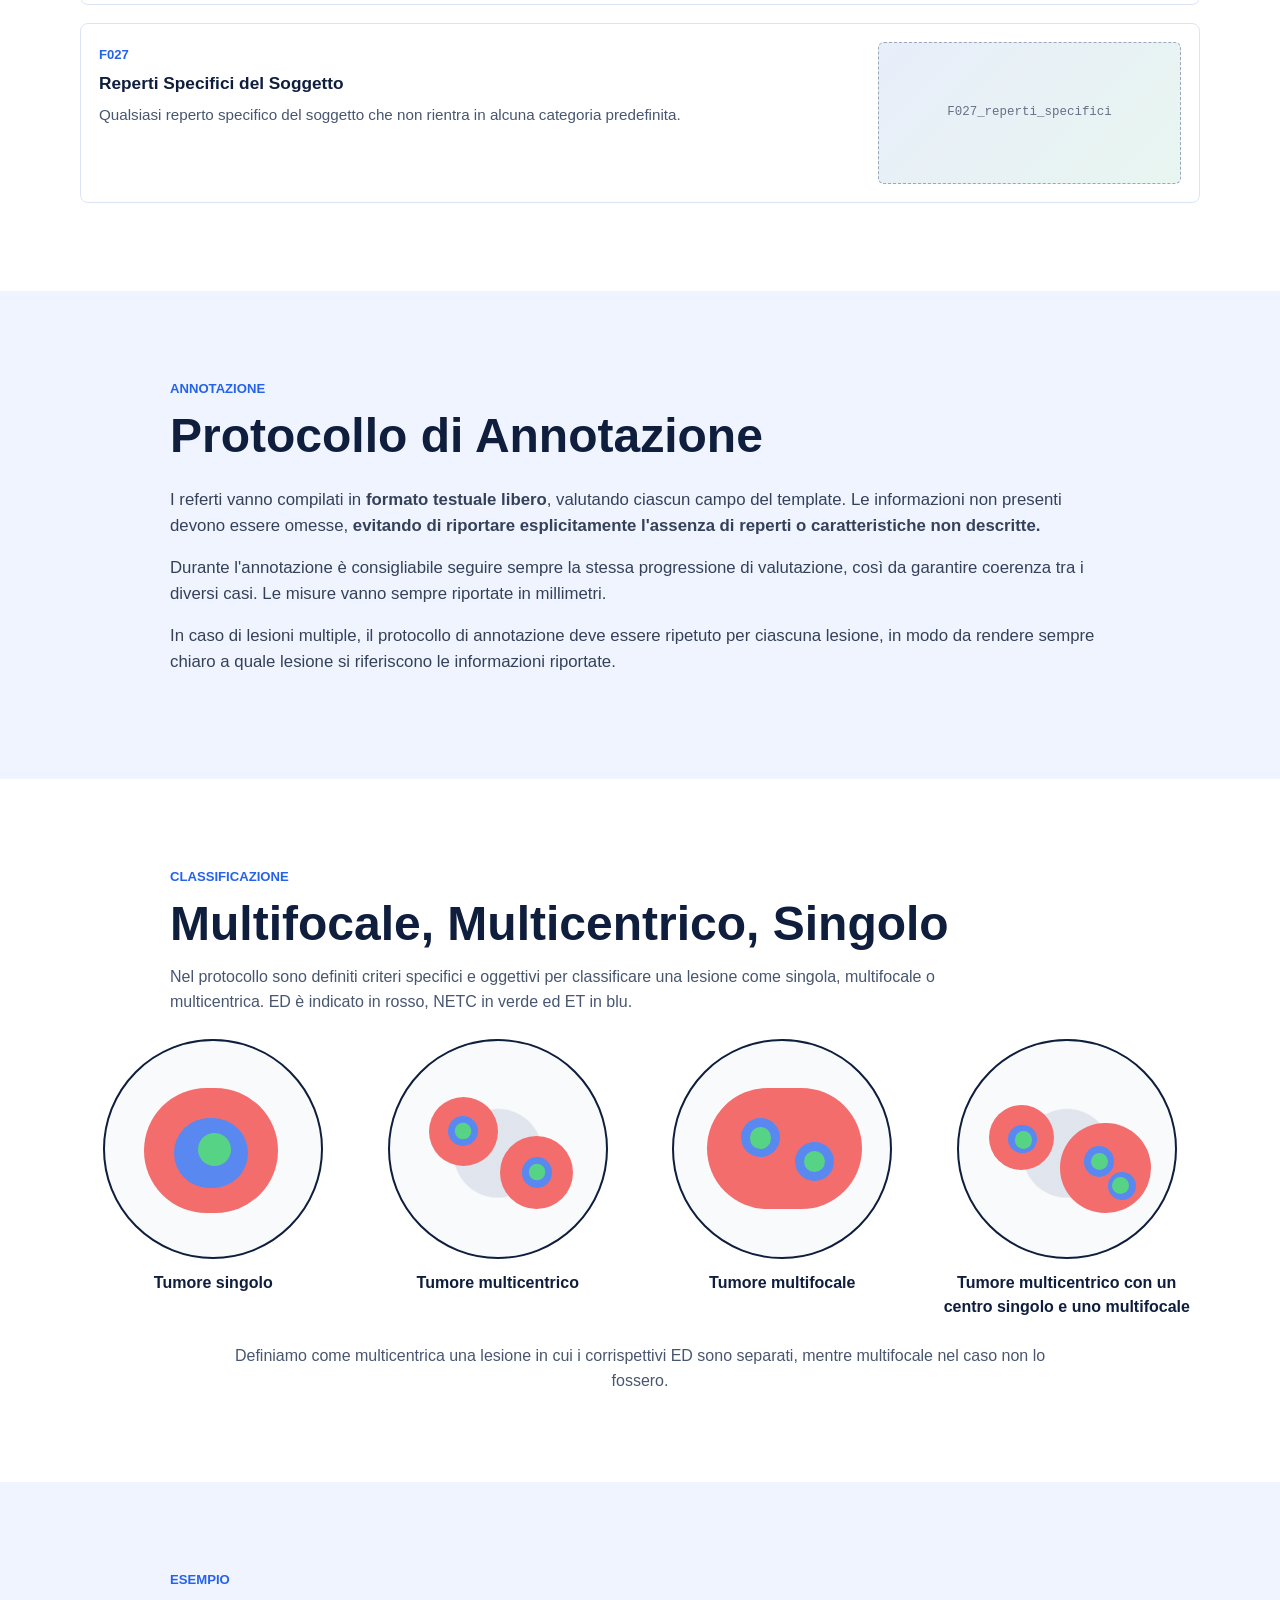
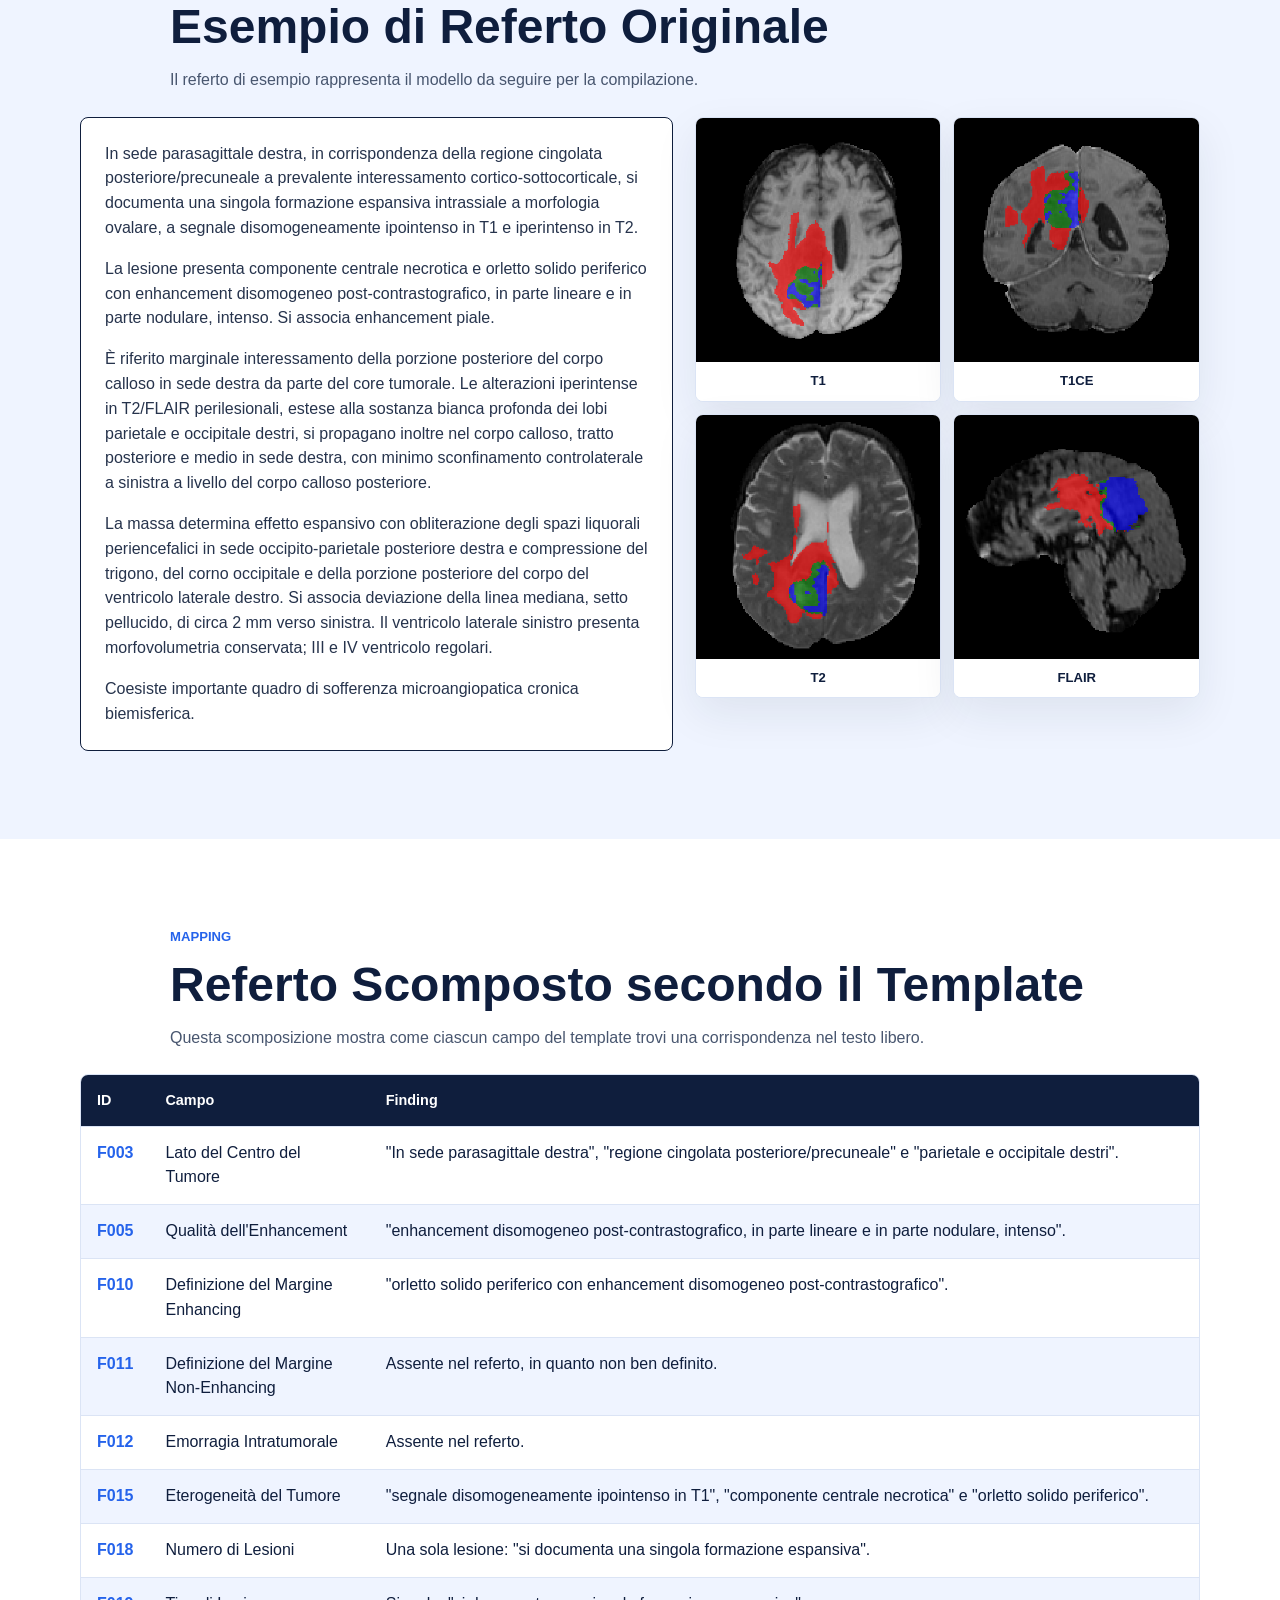
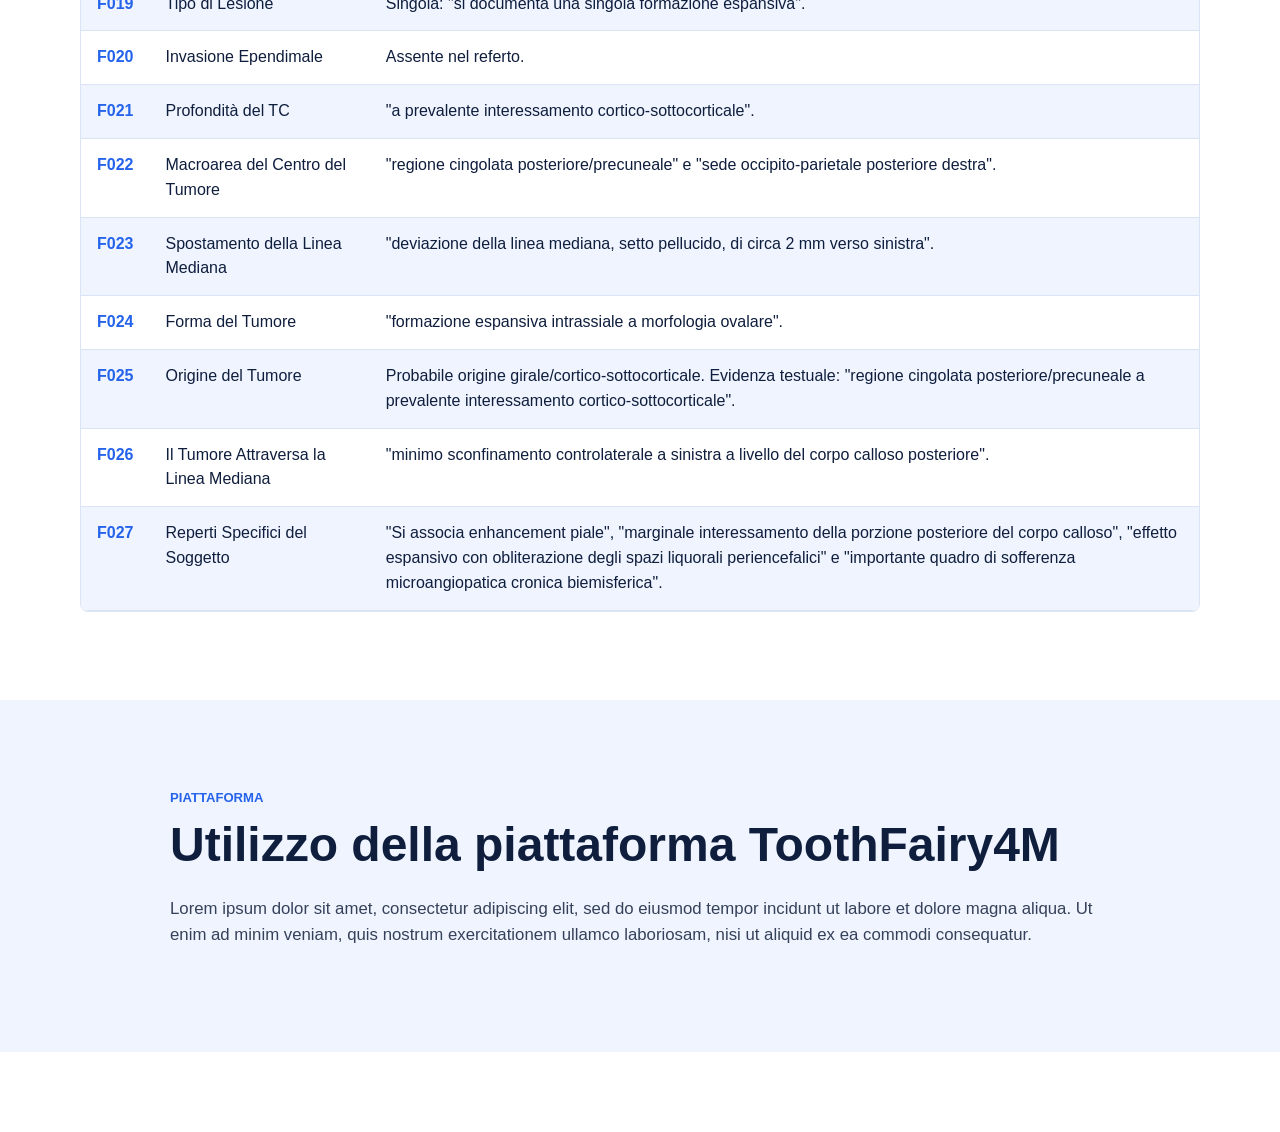
==== commit 86e78e22: "Add experimental protocol (english and italian)" ====
--- a/clinicians.html
+++ b/clinicians.html
@@ -22,7 +22,7 @@
         </div>
         <div class="nav-links">
           <a href="clinicians.html">Annotators</a>
-          <a href="#">Protocol</a>
+          <a href="experimental-protocol.html">Protocol</a>
           <button class="share-button" type="button" data-share-button>Share</button>
         </div>
       </nav>
@@ -373,12 +373,7 @@
               <h3>Side of Tumor Center</h3>
               <p>Defined as the anatomical laterality of the tumor center based on the position of the TC barycenter relative to the brain midline, for example left, right, or midline.</p>
             </div>
-            <div class="field-img-wrap">
-              <img src="instruction_images/F003_img.png" alt="F003 – Side of Tumor Center">
-              <div class="img-labels">
-                <span>Right</span><span>Central/bilateral</span><span>Left</span>
-              </div>
-            </div>
+            <div class="image-placeholder">F003_tumor_laterality</div>
           </article>
           <article class="field-item">
             <div>
@@ -386,12 +381,7 @@
               <h3>Enhancement Quality</h3>
               <p>Qualitative assessment of CET contrast enhancement, indicating whether enhancement is present and how pronounced it appears.</p>
             </div>
-            <div class="field-img-wrap">
-              <img src="instruction_images/F005_img.png" alt="F005 – Enhancement Quality">
-              <div class="img-labels">
-                <span>None</span><span>Minimal/mild</span><span>Marked</span>
-              </div>
-            </div>
+            <div class="image-placeholder">F005_enhancement_quality</div>
           </article>
           <article class="field-item">
             <div>
@@ -399,12 +389,7 @@
               <h3>Definition of the Enhancing Margin</h3>
               <p>Assesses whether most of the outer margin of the enhancement is well defined or poorly defined.</p>
             </div>
-            <div class="field-img-wrap">
-              <img src="instruction_images/F010_img.png" alt="F010 – Definition of the Enhancing Margin">
-              <div class="img-labels">
-                <span>Well-defined</span><span>Poorly-defined</span>
-              </div>
-            </div>
+            <div class="image-placeholder">F010_enhancing_margin</div>
           </article>
           <article class="field-item">
             <div>
@@ -412,12 +397,7 @@
               <h3>Definition of the Non-Enhancing Margin</h3>
               <p>Assesses whether most of the outer margin of the non-enhancing component is well defined or poorly defined.</p>
             </div>
-            <div class="field-img-wrap">
-              <img src="instruction_images/F011_img.png" alt="F011 – Definition of the Non-Enhancing Margin">
-              <div class="img-labels">
-                <span>Well-defined</span><span>Poorly-defined</span>
-              </div>
-            </div>
+            <div class="image-placeholder">F011_non_enhancing_margin</div>
           </article>
           <article class="field-item">
             <div>
@@ -425,12 +405,7 @@
               <h3>Intratumoral Hemorrhage</h3>
               <p>Assesses whether intrinsic hemorrhage is visible anywhere in the tumor matrix.</p>
             </div>
-            <div class="field-img-wrap">
-              <img src="instruction_images/F012_img.png" alt="F012 – Intratumoral Hemorrhage">
-              <div class="img-labels">
-                <span data-weight="1">No</span><span data-weight="3">Yes</span>
-              </div>
-            </div>
+            <div class="image-placeholder">F012_intratumoral_hemorrhage</div>
           </article>
           <article class="field-item">
             <div>
@@ -438,6 +413,7 @@
               <h3>Tumor Heterogeneity</h3>
               <p>The degree of heterogeneity of the internal architecture of the tumor.</p>
             </div>
+            <div class="image-placeholder">F015_tumor_heterogeneity</div>
           </article>
           <article class="field-item">
             <div>
@@ -445,6 +421,7 @@
               <h3>Number of Lesions</h3>
               <p>Number of independent lesions observed in the brain.</p>
             </div>
+            <div class="image-placeholder">F018_number_of_lesions</div>
           </article>
           <article class="field-item">
             <div>
@@ -452,12 +429,7 @@
               <h3>Type of Lesion</h3>
               <p>Categorical variable indicating the observed lesion type. Possible values: single, multicentric, or multifocal.</p>
             </div>
-            <div class="field-img-wrap">
-              <img src="instruction_images/F019_img.png" alt="F019 – Type of Lesion">
-              <div class="img-labels">
-                <span>Single</span><span>Multifocal</span><span>Multicentric</span>
-              </div>
-            </div>
+            <div class="image-placeholder">F019_lesion_type</div>
           </article>
           <article class="field-item">
             <div>
@@ -465,12 +437,7 @@
               <h3>Ependymal Invasion</h3>
               <p>Assesses whether the TC abuts any adjacent ependymal surface.</p>
             </div>
-            <div class="field-img-wrap">
-              <img src="instruction_images/F020_img.png" alt="F020 – Ependymal Invasion">
-              <div class="img-labels">
-                <span>No</span><span>Yes</span>
-              </div>
-            </div>
+            <div class="image-placeholder">F020_ependymal_invasion</div>
           </article>
           <article class="field-item">
             <div>
@@ -478,6 +445,7 @@
               <h3>Depth of TC</h3>
               <p>Determines the depth of the TC. Possible values: cortical, subcortical white matter, deep white matter, and basal nuclei.</p>
             </div>
+            <div class="image-placeholder">F021_tc_depth</div>
           </article>
           <article class="field-item">
             <div>
@@ -485,6 +453,7 @@
               <h3>Tumor Center Macroarea</h3>
               <p>The macroarea, or lobe, in which the barycenter lies, obtained using the atlas.</p>
             </div>
+            <div class="image-placeholder">F022_center_macroarea</div>
           </article>
           <article class="field-item">
             <div>
@@ -492,6 +461,7 @@
               <h3>Midline Shift</h3>
               <p>The shift of the midline caused by the tumor mass, in millimeters.</p>
             </div>
+            <div class="image-placeholder">F023_midline_shift</div>
           </article>
           <article class="field-item">
             <div>
@@ -499,6 +469,7 @@
               <h3>Tumor Shape</h3>
               <p>The approximate shape of the tumor mass.</p>
             </div>
+            <div class="image-placeholder">F024_tumor_shape</div>
           </article>
           <article class="field-item">
             <div>
@@ -506,6 +477,7 @@
               <h3>Tumor Origin</h3>
               <p>Where the tumor originates, according to the categories: periventricular, gyral, or deep white matter.</p>
             </div>
+            <div class="image-placeholder">F025_tumor_origin</div>
           </article>
           <article class="field-item">
             <div>
@@ -513,6 +485,7 @@
               <h3>Tumor Crosses Midline</h3>
               <p>Indicates whether the tumor crosses the midline.</p>
             </div>
+            <div class="image-placeholder">F026_midline_crossing</div>
           </article>
           <article class="field-item">
             <div>
@@ -520,6 +493,7 @@
               <h3>Subject-Specific Findings</h3>
               <p>Any subject-specific findings that do not fall under any predefined category.</p>
             </div>
+            <div class="image-placeholder">F027_subject_specific_findings</div>
           </article>
         </div>
       </section>
@@ -788,12 +762,7 @@
               <h3>Lato del Centro del Tumore</h3>
               <p>Definito come la lateralità anatomica del centro del tumore in base alla posizione del baricentro del TC rispetto alla linea mediana del cervello, ad esempio sinistra, destra o linea mediana.</p>
             </div>
-            <div class="field-img-wrap">
-              <img src="instruction_images/F003_img.png" alt="F003 – Lato del Centro del Tumore">
-              <div class="img-labels">
-                <span>Destra</span><span>Centrale/bilaterale</span><span>Sinistra</span>
-              </div>
-            </div>
+            <div class="image-placeholder">F003_lateralita_tumore</div>
           </article>
           <article class="field-item">
             <div>
@@ -801,12 +770,7 @@
               <h3>Qualità dell'Enhancement</h3>
               <p>Valutazione qualitativa dell'enhancement del contrasto CET, indicando se l'enhancement è presente e quanto appare pronunciato.</p>
             </div>
-            <div class="field-img-wrap">
-              <img src="instruction_images/F005_img.png" alt="F005 – Qualità dell'Enhancement">
-              <div class="img-labels">
-                <span>Assente</span><span>Minimo/lieve</span><span>Marcato</span>
-              </div>
-            </div>
+            <div class="image-placeholder">F005_qualita_enhancement</div>
           </article>
           <article class="field-item">
             <div>
@@ -814,12 +778,7 @@
               <h3>Definizione del Margine Enhancing</h3>
               <p>Valuta se la maggior parte del margine esterno dell'enhancement è ben definita o scarsamente definita.</p>
             </div>
-            <div class="field-img-wrap">
-              <img src="instruction_images/F010_img.png" alt="F010 – Definizione del Margine Enhancing">
-              <div class="img-labels">
-                <span>Ben definito</span><span>Scarsamente definito</span>
-              </div>
-            </div>
+            <div class="image-placeholder">F010_margine_enhancing</div>
           </article>
           <article class="field-item">
             <div>
@@ -827,12 +786,7 @@
               <h3>Definizione del Margine Non-Enhancing</h3>
               <p>Valuta se la maggior parte del margine esterno della componente non-enhancing è ben definita o scarsamente definita.</p>
             </div>
-            <div class="field-img-wrap">
-              <img src="instruction_images/F011_img.png" alt="F011 – Definizione del Margine Non-Enhancing">
-              <div class="img-labels">
-                <span>Ben definito</span><span>Scarsamente definito</span>
-              </div>
-            </div>
+            <div class="image-placeholder">F011_margine_non_enhancing</div>
           </article>
           <article class="field-item">
             <div>
@@ -840,12 +794,7 @@
               <h3>Emorragia Intratumorale</h3>
               <p>Valuta se un'emorragia intrinseca è visibile in qualsiasi punto della matrice tumorale.</p>
             </div>
-            <div class="field-img-wrap">
-              <img src="instruction_images/F012_img.png" alt="F012 – Emorragia Intratumorale">
-              <div class="img-labels">
-                <span data-weight="1">No</span><span data-weight="3">Sì</span>
-              </div>
-            </div>
+            <div class="image-placeholder">F012_emorragia_intratumorale</div>
           </article>
           <article class="field-item">
             <div>
@@ -853,6 +802,7 @@
               <h3>Eterogeneità del Tumore</h3>
               <p>Il grado di eterogeneità dell'architettura interna del tumore.</p>
             </div>
+            <div class="image-placeholder">F015_eterogeneita_tumore</div>
           </article>
           <article class="field-item">
             <div>
@@ -860,6 +810,7 @@
               <h3>Numero di Lesioni</h3>
               <p>Numero di lesioni indipendenti osservate nel cervello.</p>
             </div>
+            <div class="image-placeholder">F018_numero_lesioni</div>
           </article>
           <article class="field-item">
             <div>
@@ -867,12 +818,7 @@
               <h3>Tipo di Lesione</h3>
               <p>Variabile categorica che indica il tipo di lesione osservata. Valori possibili: singola, multicentrica o multifocale.</p>
             </div>
-            <div class="field-img-wrap">
-              <img src="instruction_images/F019_img.png" alt="F019 – Tipo di Lesione">
-              <div class="img-labels">
-                <span>Singola</span><span>Multifocale</span><span>Multicentrica</span>
-              </div>
-            </div>
+            <div class="image-placeholder">F019_tipo_lesione</div>
           </article>
           <article class="field-item">
             <div>
@@ -880,12 +826,7 @@
               <h3>Invasione Ependimale</h3>
               <p>Valuta se il TC è a contatto con una superficie ependimale adiacente.</p>
             </div>
-            <div class="field-img-wrap">
-              <img src="instruction_images/F020_img.png" alt="F020 – Invasione Ependimale">
-              <div class="img-labels">
-                <span>No</span><span>Sì</span>
-              </div>
-            </div>
+            <div class="image-placeholder">F020_invasione_ependimale</div>
           </article>
           <article class="field-item">
             <div>
@@ -893,13 +834,15 @@
               <h3>Profondità del TC</h3>
               <p>Determina la profondità del TC. Valori possibili: corticale, sostanza bianca sottocorticale, sostanza bianca profonda e nuclei della base.</p>
             </div>
+            <div class="image-placeholder">F021_profondita_tc</div>
           </article>
           <article class="field-item">
             <div>
               <span class="field-id">F022</span>
               <h3>Macroarea del Centro del Tumore</h3>
-              <p>La macroarea, o lobo, in cui ricade il baricentro.</p>
-            </div>
+              <p>La macroarea, o lobo, in cui ricade il baricentro, ottenuta utilizzando l'atlante.</p>
+            </div>
+            <div class="image-placeholder">F022_macroarea_centro</div>
           </article>
           <article class="field-item">
             <div>
@@ -907,6 +850,7 @@
               <h3>Spostamento della Linea Mediana</h3>
               <p>Lo spostamento della linea mediana causato dalla massa tumorale, in millimetri.</p>
             </div>
+            <div class="image-placeholder">F023_spostamento_linea_mediana</div>
           </article>
           <article class="field-item">
             <div>
@@ -914,6 +858,7 @@
               <h3>Forma del Tumore</h3>
               <p>La forma approssimativa della massa tumorale.</p>
             </div>
+            <div class="image-placeholder">F024_forma_tumore</div>
           </article>
           <article class="field-item">
             <div>
@@ -921,6 +866,7 @@
               <h3>Origine del Tumore</h3>
               <p>Dove origina il tumore, secondo le categorie: Periventricolare, Girale, Sostanza bianca profonda.</p>
             </div>
+            <div class="image-placeholder">F025_origine_tumore</div>
           </article>
           <article class="field-item">
             <div>
@@ -928,6 +874,7 @@
               <h3>Il Tumore Attraversa la Linea Mediana</h3>
               <p>Indica se il tumore attraversa la linea mediana.</p>
             </div>
+            <div class="image-placeholder">F026_crossing_linea_mediana</div>
           </article>
           <article class="field-item">
             <div>
@@ -935,6 +882,7 @@
               <h3>Reperti Specifici del Soggetto</h3>
               <p>Qualsiasi reperto specifico del soggetto che non rientra in alcuna categoria predefinita.</p>
             </div>
+            <div class="image-placeholder">F027_reperti_specifici</div>
           </article>
         </div>
       </section>
--- a/styles.css
+++ b/styles.css
@@ -384,6 +384,42 @@
   cursor: pointer;
 }
 
+.top-language-switch {
+  display: inline-grid;
+  grid-template-columns: repeat(2, minmax(90px, 1fr));
+  gap: 4px;
+  margin-left: 8px;
+  padding: 4px;
+  border: 1px solid var(--line);
+  border-radius: 999px;
+  background: #ffffff;
+}
+
+.top-language-switch label {
+  display: grid;
+  place-items: center;
+  min-height: 34px;
+  padding: 0 12px;
+  border-radius: 999px;
+  color: var(--muted);
+  font-size: 0.85rem;
+  font-weight: 800;
+  cursor: pointer;
+}
+
+body.page-protocol .nav-links {
+  align-items: center;
+  flex-wrap: nowrap;
+  gap: 8px 14px;
+}
+
+body.page-protocol .nav-links a,
+body.page-protocol .share-button {
+  display: inline-flex;
+  align-items: center;
+  min-height: 34px;
+}
+
 #lang-it:checked + label,
 #lang-en:checked + label {
   color: #ffffff;
@@ -398,6 +434,17 @@
 body.page-clinicians[data-lang="it"] .lang-copy-en,
 body.page-clinicians[data-lang="en"] .lang-copy-it {
   display: none;
+}
+
+body.page-protocol[data-lang="it"] .protocol-en-content,
+body.page-protocol[data-lang="en"] .protocol-it-content {
+  display: none;
+}
+
+body.page-protocol[data-lang="it"] #lang-it + label,
+body.page-protocol[data-lang="en"] #lang-en + label {
+  color: #ffffff;
+  background: var(--dark);
 }
 
 .section-heading {
@@ -506,10 +553,6 @@
   margin: 10px 0 0;
   color: #48566f;
   font-size: 0.95rem;
-}
-
-.field-item > div:only-child {
-  grid-column: 1 / -1;
 }
 
 .image-placeholder {
@@ -529,142 +572,6 @@
   word-break: break-word;
 }
 
-.field-img-wrap {
-  background: #fff;
-  border: 1px solid var(--line);
-  border-radius: 6px;
-  display: flex;
-  flex-direction: column;
-  align-items: center;
-  justify-content: center;
-  min-height: 100px;
-  padding: 8px;
-  cursor: zoom-in;
-  position: relative;
-}
-
-.field-img-inner {
-  width: 100%;
-  border-radius: 4px;
-  overflow: hidden;
-  flex-shrink: 0;
-}
-
-/* Hover overlay with centered expand icon */
-.field-img-inner {
-  position: relative;
-}
-
-.field-img-inner::after {
-  content: "⤢";
-  position: absolute;
-  inset: 0;
-  display: flex;
-  align-items: center;
-  justify-content: center;
-  font-size: 1.6rem;
-  color: #fff;
-  background: rgba(15, 23, 42, 0.38);
-  opacity: 0;
-  transition: opacity 0.18s ease;
-  pointer-events: none;
-}
-
-.field-img-wrap:hover .field-img-inner::after {
-  opacity: 1;
-}
-
-.field-img-wrap img {
-  max-height: 110px;
-  width: 100%;
-  object-fit: contain;
-  display: block;
-  transition: transform 0.18s ease;
-}
-
-.field-img-wrap:hover img {
-  transform: scale(1.03);
-}
-
-.img-labels {
-  display: flex;
-  flex-wrap: wrap;
-  gap: 5px;
-  justify-content: center;
-  margin-top: 8px;
-  position: relative;
-  z-index: 1;
-}
-
-.img-labels span {
-  font-size: 0.72rem;
-  font-weight: 600;
-  color: #48566f;
-  background: #f1f5f9;
-  border: 1px solid #e2e8f0;
-  border-radius: 4px;
-  padding: 2px 7px;
-  white-space: nowrap;
-}
-
-/* Lightbox overlay */
-.img-lightbox {
-  position: fixed;
-  inset: 0;
-  z-index: 9999;
-  background: rgba(0, 0, 0, 0.72);
-  display: flex;
-  align-items: center;
-  justify-content: center;
-  cursor: zoom-out;
-  animation: lb-in 0.18s ease;
-}
-
-@keyframes lb-in {
-  from { opacity: 0; }
-  to   { opacity: 1; }
-}
-
-.img-lightbox-box {
-  background: #fff;
-  border-radius: 10px;
-  padding: 16px 16px 12px;
-  box-shadow: 0 24px 80px rgba(0,0,0,0.45);
-  display: flex;
-  flex-direction: column;
-  align-items: center;
-  gap: 12px;
-  max-width: min(90vw, 900px);
-}
-
-.img-lightbox-box img {
-  max-width: 100%;
-  max-height: 75vh;
-  object-fit: contain;
-  display: block;
-}
-
-.img-labels:has(span[data-weight]) {
-  width: 100%;
-  justify-content: space-between;
-}
-
-.img-labels span[data-weight="1"] { flex: 1; text-align: center; }
-.img-labels span[data-weight="2"] { flex: 2; text-align: center; }
-.img-labels span[data-weight="3"] { flex: 3; text-align: center; }
-
-.img-labels--lightbox {
-  width: 100%;
-  justify-content: space-between;
-}
-
-.img-labels--lightbox span {
-  font-size: 0.85rem;
-  padding: 4px 12px;
-  flex: 1;
-  text-align: center;
-}
-
 .prose {
   max-width: 940px;
   color: #354159;
@@ -1004,6 +911,10 @@
     grid-template-columns: 1fr;
   }
 
+  body.page-protocol .nav-links {
+    flex-wrap: wrap;
+  }
+
   .landing-links,
   .tumor-grid {
     grid-template-columns: repeat(2, minmax(0, 1fr));
@@ -1030,6 +941,15 @@
     justify-content: flex-start;
   }
 
+  .top-language-switch {
+    width: 100%;
+    margin-left: 0;
+  }
+
+  .top-language-switch label {
+    min-height: 40px;
+  }
+
   .hero {
     min-height: auto;
   }
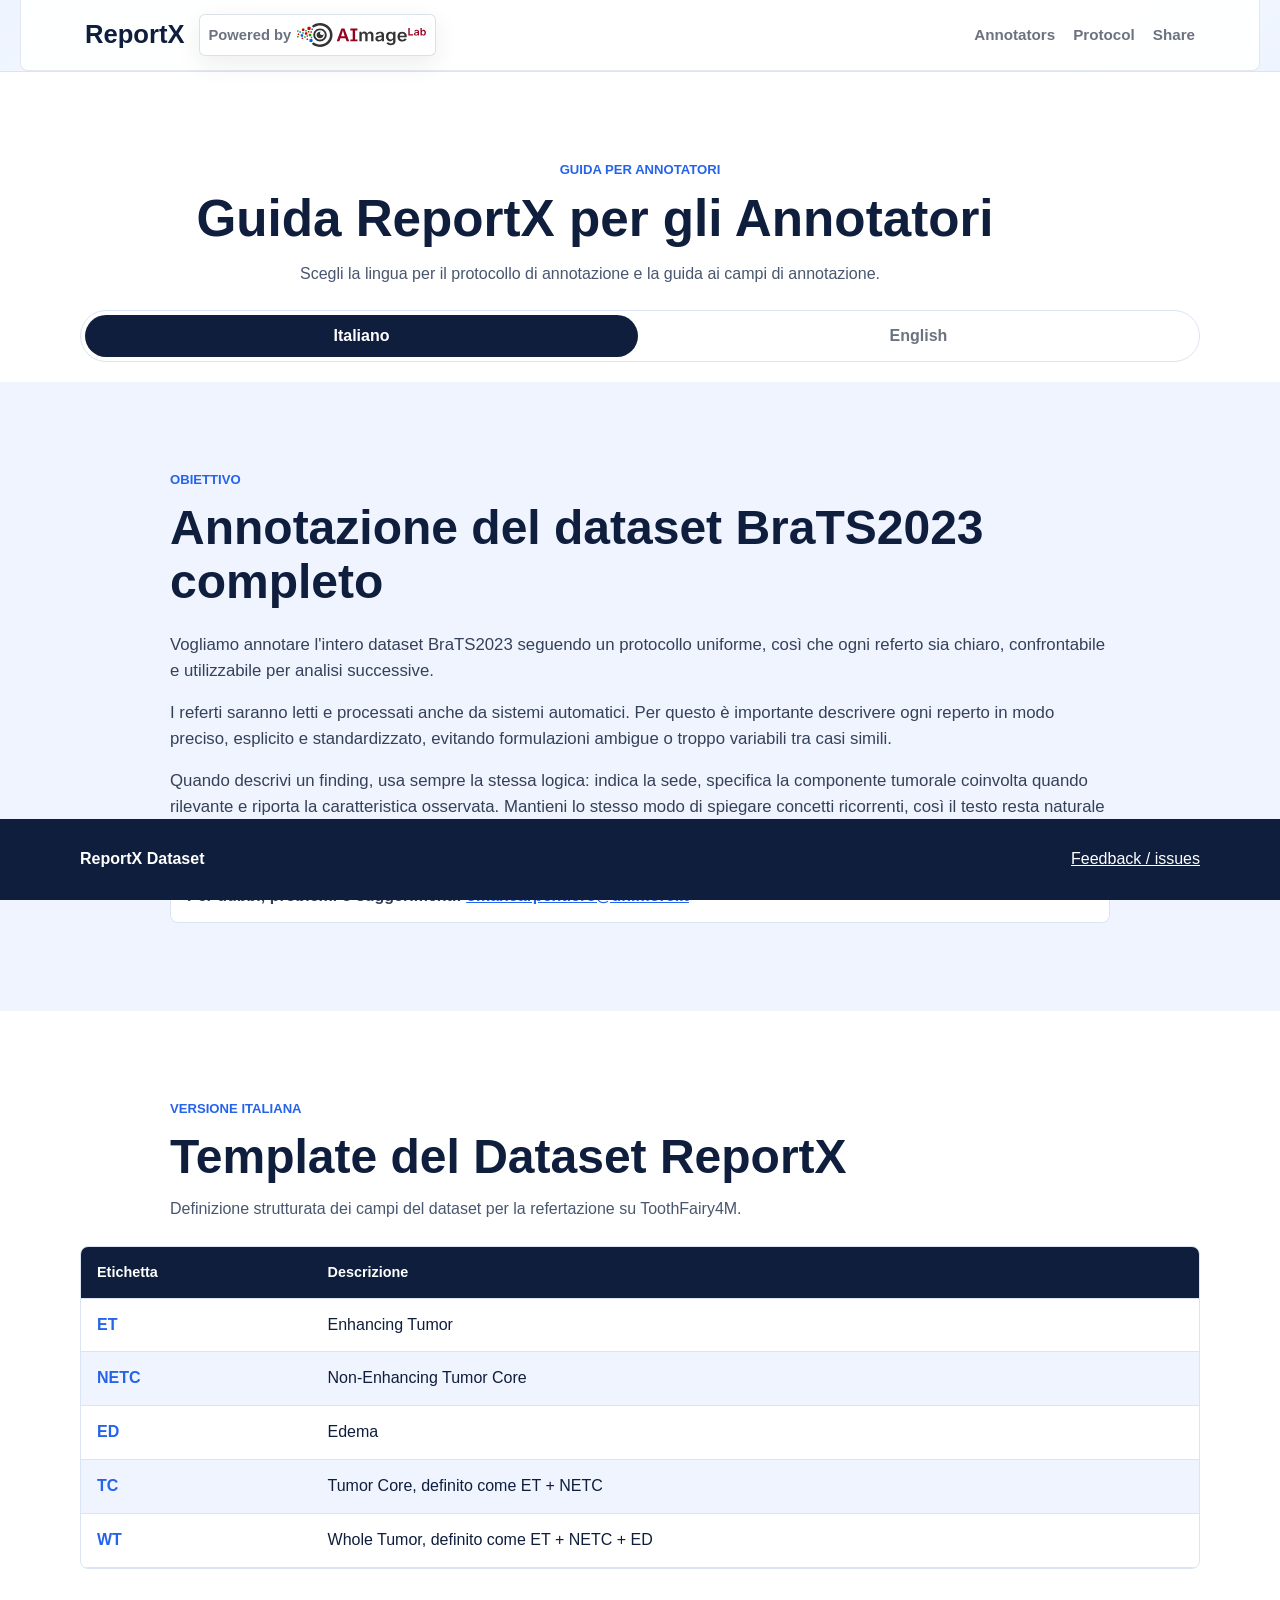
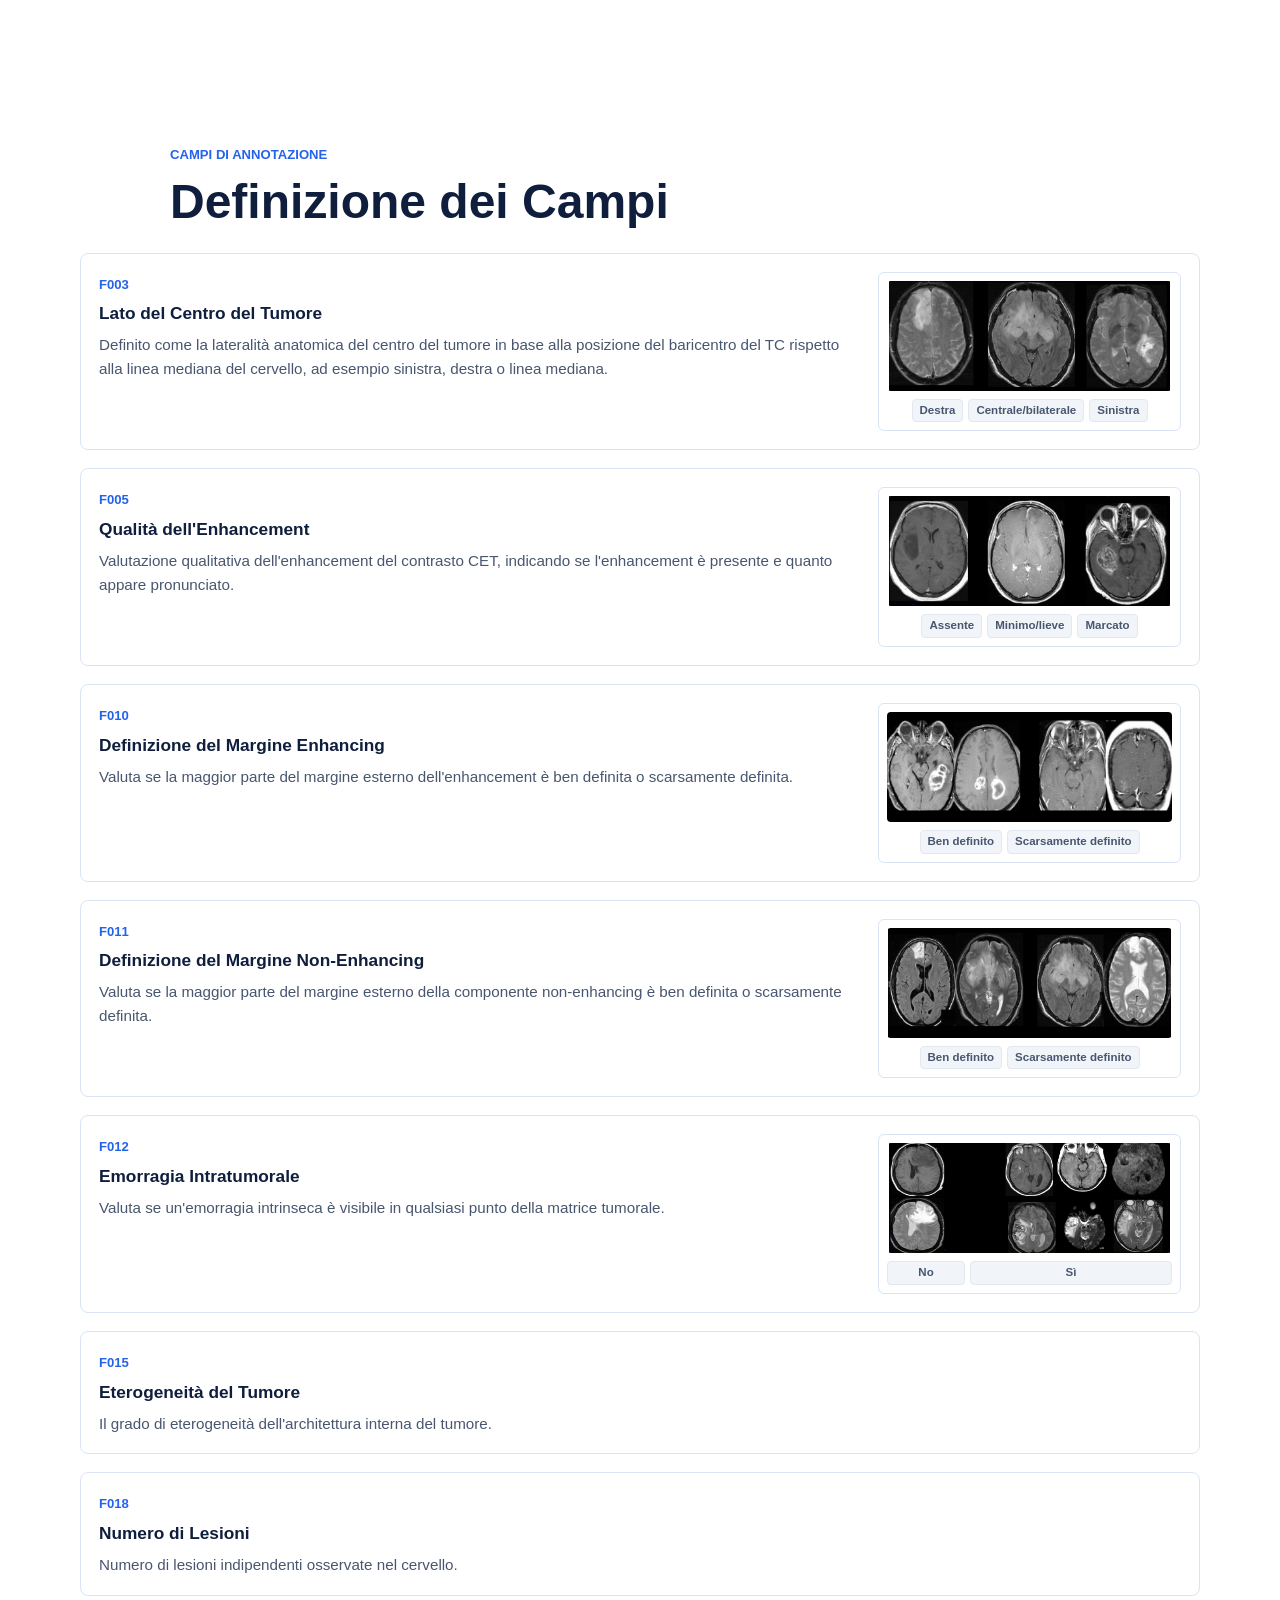
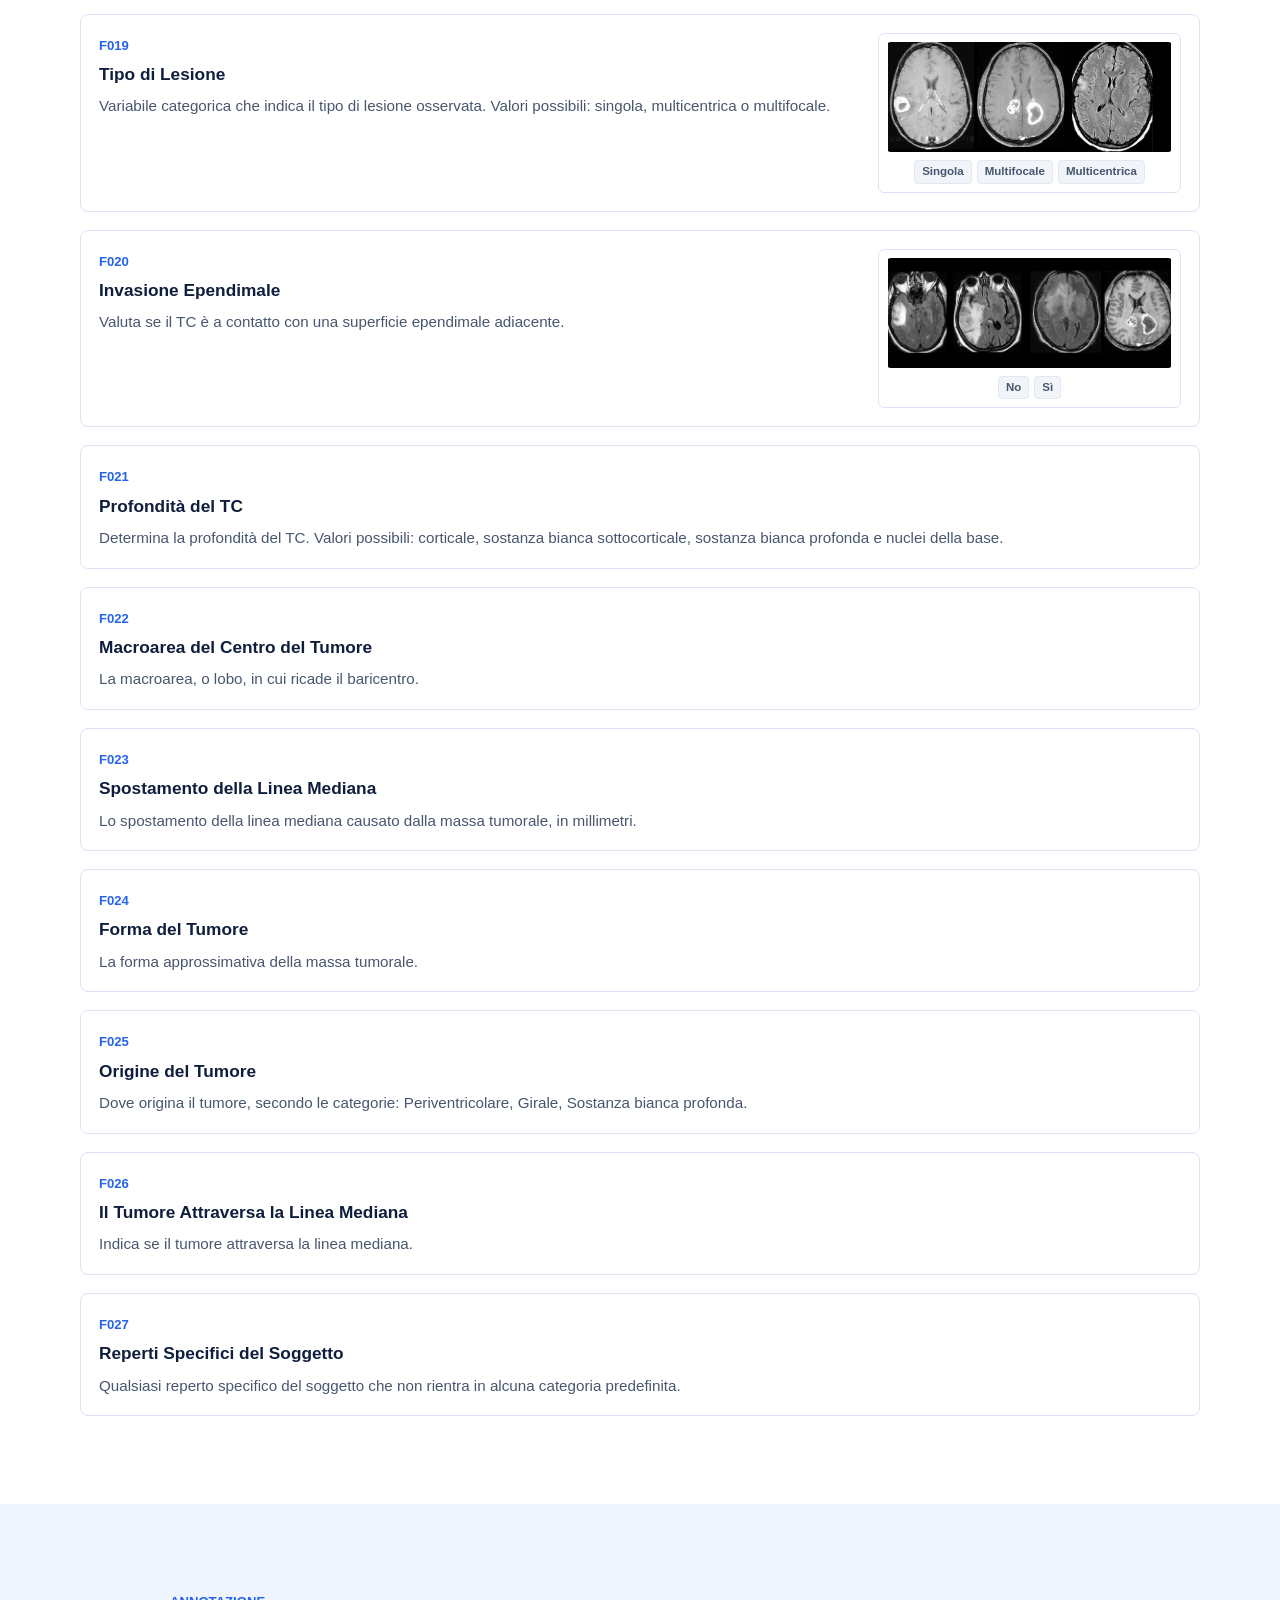
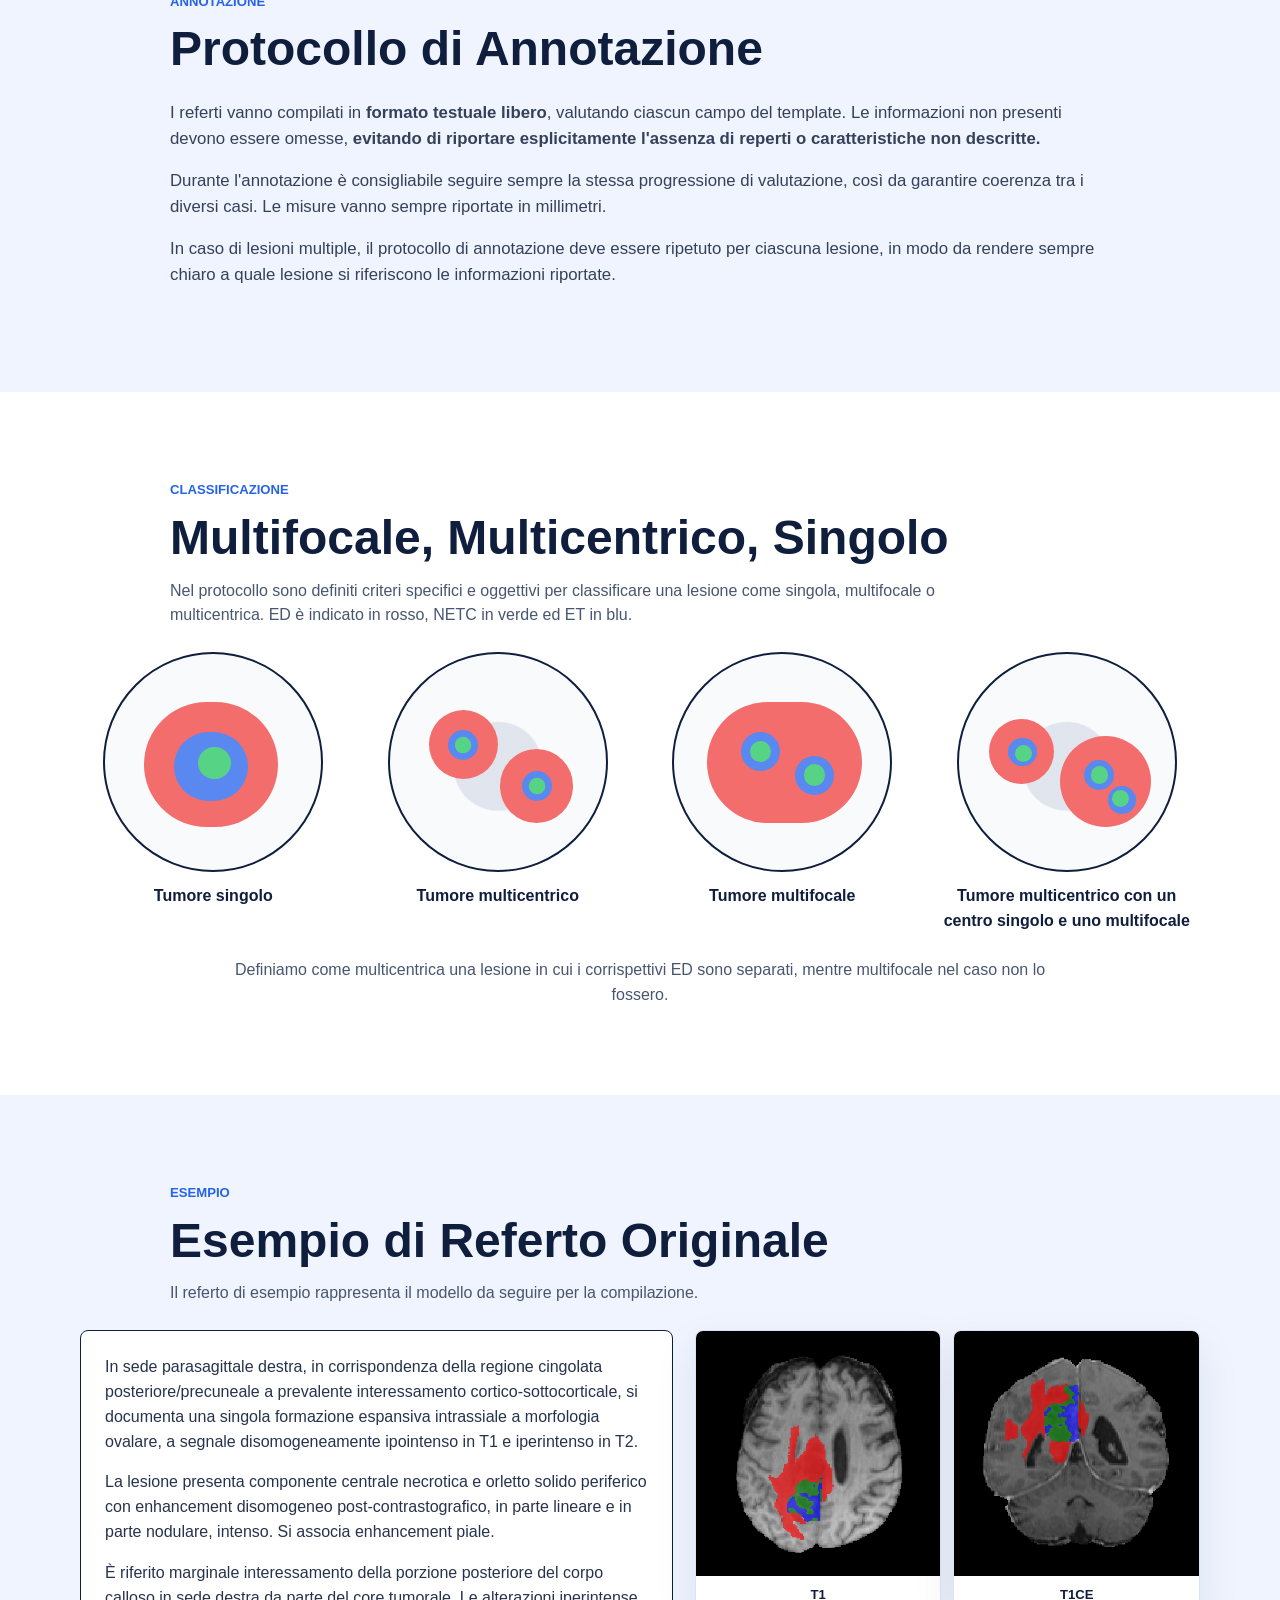
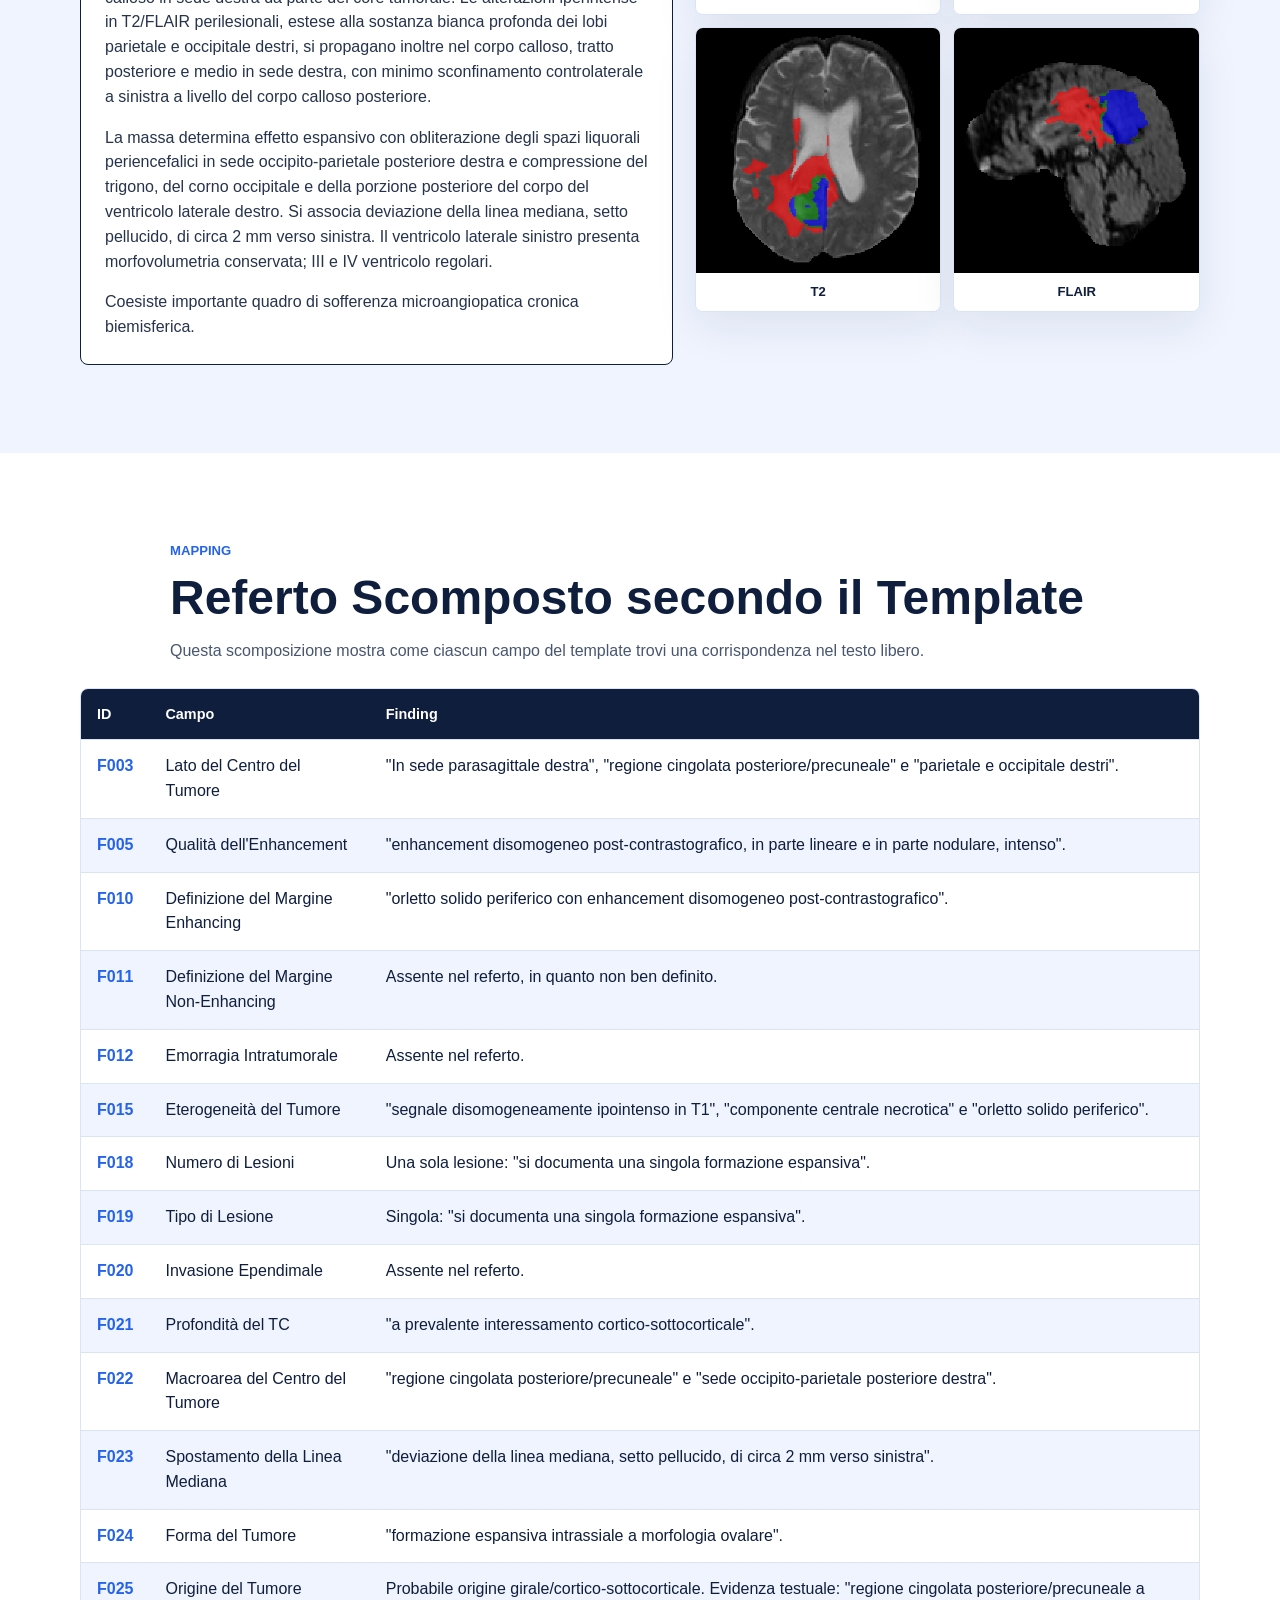
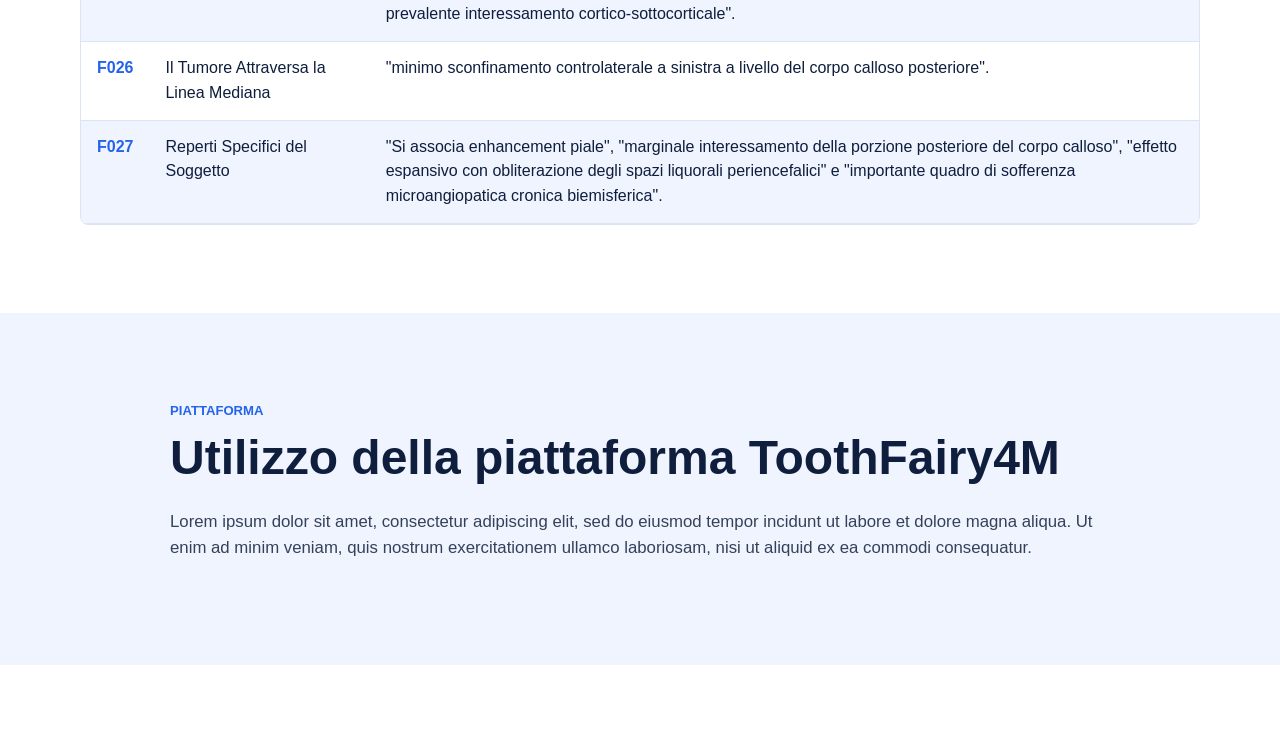
==== commit 4a333caf: "Merge pull request #12 from AImageLab-zip/dev-kmarchesini Add experimental protocol (english and ita" ====
--- a/clinicians.html
+++ b/clinicians.html
@@ -373,7 +373,12 @@
               <h3>Side of Tumor Center</h3>
               <p>Defined as the anatomical laterality of the tumor center based on the position of the TC barycenter relative to the brain midline, for example left, right, or midline.</p>
             </div>
-            <div class="image-placeholder">F003_tumor_laterality</div>
+            <div class="field-img-wrap">
+              <img src="instruction_images/F003_img.png" alt="F003 – Side of Tumor Center">
+              <div class="img-labels">
+                <span>Right</span><span>Central/bilateral</span><span>Left</span>
+              </div>
+            </div>
           </article>
           <article class="field-item">
             <div>
@@ -381,7 +386,12 @@
               <h3>Enhancement Quality</h3>
               <p>Qualitative assessment of CET contrast enhancement, indicating whether enhancement is present and how pronounced it appears.</p>
             </div>
-            <div class="image-placeholder">F005_enhancement_quality</div>
+            <div class="field-img-wrap">
+              <img src="instruction_images/F005_img.png" alt="F005 – Enhancement Quality">
+              <div class="img-labels">
+                <span>None</span><span>Minimal/mild</span><span>Marked</span>
+              </div>
+            </div>
           </article>
           <article class="field-item">
             <div>
@@ -389,7 +399,12 @@
               <h3>Definition of the Enhancing Margin</h3>
               <p>Assesses whether most of the outer margin of the enhancement is well defined or poorly defined.</p>
             </div>
-            <div class="image-placeholder">F010_enhancing_margin</div>
+            <div class="field-img-wrap">
+              <img src="instruction_images/F010_img.png" alt="F010 – Definition of the Enhancing Margin">
+              <div class="img-labels">
+                <span>Well-defined</span><span>Poorly-defined</span>
+              </div>
+            </div>
           </article>
           <article class="field-item">
             <div>
@@ -397,7 +412,12 @@
               <h3>Definition of the Non-Enhancing Margin</h3>
               <p>Assesses whether most of the outer margin of the non-enhancing component is well defined or poorly defined.</p>
             </div>
-            <div class="image-placeholder">F011_non_enhancing_margin</div>
+            <div class="field-img-wrap">
+              <img src="instruction_images/F011_img.png" alt="F011 – Definition of the Non-Enhancing Margin">
+              <div class="img-labels">
+                <span>Well-defined</span><span>Poorly-defined</span>
+              </div>
+            </div>
           </article>
           <article class="field-item">
             <div>
@@ -405,7 +425,12 @@
               <h3>Intratumoral Hemorrhage</h3>
               <p>Assesses whether intrinsic hemorrhage is visible anywhere in the tumor matrix.</p>
             </div>
-            <div class="image-placeholder">F012_intratumoral_hemorrhage</div>
+            <div class="field-img-wrap">
+              <img src="instruction_images/F012_img.png" alt="F012 – Intratumoral Hemorrhage">
+              <div class="img-labels">
+                <span data-weight="1">No</span><span data-weight="3">Yes</span>
+              </div>
+            </div>
           </article>
           <article class="field-item">
             <div>
@@ -413,7 +438,6 @@
               <h3>Tumor Heterogeneity</h3>
               <p>The degree of heterogeneity of the internal architecture of the tumor.</p>
             </div>
-            <div class="image-placeholder">F015_tumor_heterogeneity</div>
           </article>
           <article class="field-item">
             <div>
@@ -421,7 +445,6 @@
               <h3>Number of Lesions</h3>
               <p>Number of independent lesions observed in the brain.</p>
             </div>
-            <div class="image-placeholder">F018_number_of_lesions</div>
           </article>
           <article class="field-item">
             <div>
@@ -429,7 +452,12 @@
               <h3>Type of Lesion</h3>
               <p>Categorical variable indicating the observed lesion type. Possible values: single, multicentric, or multifocal.</p>
             </div>
-            <div class="image-placeholder">F019_lesion_type</div>
+            <div class="field-img-wrap">
+              <img src="instruction_images/F019_img.png" alt="F019 – Type of Lesion">
+              <div class="img-labels">
+                <span>Single</span><span>Multifocal</span><span>Multicentric</span>
+              </div>
+            </div>
           </article>
           <article class="field-item">
             <div>
@@ -437,7 +465,12 @@
               <h3>Ependymal Invasion</h3>
               <p>Assesses whether the TC abuts any adjacent ependymal surface.</p>
             </div>
-            <div class="image-placeholder">F020_ependymal_invasion</div>
+            <div class="field-img-wrap">
+              <img src="instruction_images/F020_img.png" alt="F020 – Ependymal Invasion">
+              <div class="img-labels">
+                <span>No</span><span>Yes</span>
+              </div>
+            </div>
           </article>
           <article class="field-item">
             <div>
@@ -445,7 +478,6 @@
               <h3>Depth of TC</h3>
               <p>Determines the depth of the TC. Possible values: cortical, subcortical white matter, deep white matter, and basal nuclei.</p>
             </div>
-            <div class="image-placeholder">F021_tc_depth</div>
           </article>
           <article class="field-item">
             <div>
@@ -453,7 +485,6 @@
               <h3>Tumor Center Macroarea</h3>
               <p>The macroarea, or lobe, in which the barycenter lies, obtained using the atlas.</p>
             </div>
-            <div class="image-placeholder">F022_center_macroarea</div>
           </article>
           <article class="field-item">
             <div>
@@ -461,7 +492,6 @@
               <h3>Midline Shift</h3>
               <p>The shift of the midline caused by the tumor mass, in millimeters.</p>
             </div>
-            <div class="image-placeholder">F023_midline_shift</div>
           </article>
           <article class="field-item">
             <div>
@@ -469,7 +499,6 @@
               <h3>Tumor Shape</h3>
               <p>The approximate shape of the tumor mass.</p>
             </div>
-            <div class="image-placeholder">F024_tumor_shape</div>
           </article>
           <article class="field-item">
             <div>
@@ -477,7 +506,6 @@
               <h3>Tumor Origin</h3>
               <p>Where the tumor originates, according to the categories: periventricular, gyral, or deep white matter.</p>
             </div>
-            <div class="image-placeholder">F025_tumor_origin</div>
           </article>
           <article class="field-item">
             <div>
@@ -485,7 +513,6 @@
               <h3>Tumor Crosses Midline</h3>
               <p>Indicates whether the tumor crosses the midline.</p>
             </div>
-            <div class="image-placeholder">F026_midline_crossing</div>
           </article>
           <article class="field-item">
             <div>
@@ -493,7 +520,6 @@
               <h3>Subject-Specific Findings</h3>
               <p>Any subject-specific findings that do not fall under any predefined category.</p>
             </div>
-            <div class="image-placeholder">F027_subject_specific_findings</div>
           </article>
         </div>
       </section>
@@ -762,7 +788,12 @@
               <h3>Lato del Centro del Tumore</h3>
               <p>Definito come la lateralità anatomica del centro del tumore in base alla posizione del baricentro del TC rispetto alla linea mediana del cervello, ad esempio sinistra, destra o linea mediana.</p>
             </div>
-            <div class="image-placeholder">F003_lateralita_tumore</div>
+            <div class="field-img-wrap">
+              <img src="instruction_images/F003_img.png" alt="F003 – Lato del Centro del Tumore">
+              <div class="img-labels">
+                <span>Destra</span><span>Centrale/bilaterale</span><span>Sinistra</span>
+              </div>
+            </div>
           </article>
           <article class="field-item">
             <div>
@@ -770,7 +801,12 @@
               <h3>Qualità dell'Enhancement</h3>
               <p>Valutazione qualitativa dell'enhancement del contrasto CET, indicando se l'enhancement è presente e quanto appare pronunciato.</p>
             </div>
-            <div class="image-placeholder">F005_qualita_enhancement</div>
+            <div class="field-img-wrap">
+              <img src="instruction_images/F005_img.png" alt="F005 – Qualità dell'Enhancement">
+              <div class="img-labels">
+                <span>Assente</span><span>Minimo/lieve</span><span>Marcato</span>
+              </div>
+            </div>
           </article>
           <article class="field-item">
             <div>
@@ -778,7 +814,12 @@
               <h3>Definizione del Margine Enhancing</h3>
               <p>Valuta se la maggior parte del margine esterno dell'enhancement è ben definita o scarsamente definita.</p>
             </div>
-            <div class="image-placeholder">F010_margine_enhancing</div>
+            <div class="field-img-wrap">
+              <img src="instruction_images/F010_img.png" alt="F010 – Definizione del Margine Enhancing">
+              <div class="img-labels">
+                <span>Ben definito</span><span>Scarsamente definito</span>
+              </div>
+            </div>
           </article>
           <article class="field-item">
             <div>
@@ -786,7 +827,12 @@
               <h3>Definizione del Margine Non-Enhancing</h3>
               <p>Valuta se la maggior parte del margine esterno della componente non-enhancing è ben definita o scarsamente definita.</p>
             </div>
-            <div class="image-placeholder">F011_margine_non_enhancing</div>
+            <div class="field-img-wrap">
+              <img src="instruction_images/F011_img.png" alt="F011 – Definizione del Margine Non-Enhancing">
+              <div class="img-labels">
+                <span>Ben definito</span><span>Scarsamente definito</span>
+              </div>
+            </div>
           </article>
           <article class="field-item">
             <div>
@@ -794,7 +840,12 @@
               <h3>Emorragia Intratumorale</h3>
               <p>Valuta se un'emorragia intrinseca è visibile in qualsiasi punto della matrice tumorale.</p>
             </div>
-            <div class="image-placeholder">F012_emorragia_intratumorale</div>
+            <div class="field-img-wrap">
+              <img src="instruction_images/F012_img.png" alt="F012 – Emorragia Intratumorale">
+              <div class="img-labels">
+                <span data-weight="1">No</span><span data-weight="3">Sì</span>
+              </div>
+            </div>
           </article>
           <article class="field-item">
             <div>
@@ -802,7 +853,6 @@
               <h3>Eterogeneità del Tumore</h3>
               <p>Il grado di eterogeneità dell'architettura interna del tumore.</p>
             </div>
-            <div class="image-placeholder">F015_eterogeneita_tumore</div>
           </article>
           <article class="field-item">
             <div>
@@ -810,7 +860,6 @@
               <h3>Numero di Lesioni</h3>
               <p>Numero di lesioni indipendenti osservate nel cervello.</p>
             </div>
-            <div class="image-placeholder">F018_numero_lesioni</div>
           </article>
           <article class="field-item">
             <div>
@@ -818,7 +867,12 @@
               <h3>Tipo di Lesione</h3>
               <p>Variabile categorica che indica il tipo di lesione osservata. Valori possibili: singola, multicentrica o multifocale.</p>
             </div>
-            <div class="image-placeholder">F019_tipo_lesione</div>
+            <div class="field-img-wrap">
+              <img src="instruction_images/F019_img.png" alt="F019 – Tipo di Lesione">
+              <div class="img-labels">
+                <span>Singola</span><span>Multifocale</span><span>Multicentrica</span>
+              </div>
+            </div>
           </article>
           <article class="field-item">
             <div>
@@ -826,7 +880,12 @@
               <h3>Invasione Ependimale</h3>
               <p>Valuta se il TC è a contatto con una superficie ependimale adiacente.</p>
             </div>
-            <div class="image-placeholder">F020_invasione_ependimale</div>
+            <div class="field-img-wrap">
+              <img src="instruction_images/F020_img.png" alt="F020 – Invasione Ependimale">
+              <div class="img-labels">
+                <span>No</span><span>Sì</span>
+              </div>
+            </div>
           </article>
           <article class="field-item">
             <div>
@@ -834,15 +893,13 @@
               <h3>Profondità del TC</h3>
               <p>Determina la profondità del TC. Valori possibili: corticale, sostanza bianca sottocorticale, sostanza bianca profonda e nuclei della base.</p>
             </div>
-            <div class="image-placeholder">F021_profondita_tc</div>
           </article>
           <article class="field-item">
             <div>
               <span class="field-id">F022</span>
               <h3>Macroarea del Centro del Tumore</h3>
-              <p>La macroarea, o lobo, in cui ricade il baricentro, ottenuta utilizzando l'atlante.</p>
-            </div>
-            <div class="image-placeholder">F022_macroarea_centro</div>
+              <p>La macroarea, o lobo, in cui ricade il baricentro.</p>
+            </div>
           </article>
           <article class="field-item">
             <div>
@@ -850,7 +907,6 @@
               <h3>Spostamento della Linea Mediana</h3>
               <p>Lo spostamento della linea mediana causato dalla massa tumorale, in millimetri.</p>
             </div>
-            <div class="image-placeholder">F023_spostamento_linea_mediana</div>
           </article>
           <article class="field-item">
             <div>
@@ -858,7 +914,6 @@
               <h3>Forma del Tumore</h3>
               <p>La forma approssimativa della massa tumorale.</p>
             </div>
-            <div class="image-placeholder">F024_forma_tumore</div>
           </article>
           <article class="field-item">
             <div>
@@ -866,7 +921,6 @@
               <h3>Origine del Tumore</h3>
               <p>Dove origina il tumore, secondo le categorie: Periventricolare, Girale, Sostanza bianca profonda.</p>
             </div>
-            <div class="image-placeholder">F025_origine_tumore</div>
           </article>
           <article class="field-item">
             <div>
@@ -874,7 +928,6 @@
               <h3>Il Tumore Attraversa la Linea Mediana</h3>
               <p>Indica se il tumore attraversa la linea mediana.</p>
             </div>
-            <div class="image-placeholder">F026_crossing_linea_mediana</div>
           </article>
           <article class="field-item">
             <div>
@@ -882,7 +935,6 @@
               <h3>Reperti Specifici del Soggetto</h3>
               <p>Qualsiasi reperto specifico del soggetto che non rientra in alcuna categoria predefinita.</p>
             </div>
-            <div class="image-placeholder">F027_reperti_specifici</div>
           </article>
         </div>
       </section>
--- a/styles.css
+++ b/styles.css
@@ -553,6 +553,10 @@
   margin: 10px 0 0;
   color: #48566f;
   font-size: 0.95rem;
+}
+
+.field-item > div:only-child {
+  grid-column: 1 / -1;
 }
 
 .image-placeholder {
@@ -572,6 +576,142 @@
   word-break: break-word;
 }
 
+.field-img-wrap {
+  background: #fff;
+  border: 1px solid var(--line);
+  border-radius: 6px;
+  display: flex;
+  flex-direction: column;
+  align-items: center;
+  justify-content: center;
+  min-height: 100px;
+  padding: 8px;
+  cursor: zoom-in;
+  position: relative;
+}
+
+.field-img-inner {
+  width: 100%;
+  border-radius: 4px;
+  overflow: hidden;
+  flex-shrink: 0;
+}
+
+/* Hover overlay with centered expand icon */
+.field-img-inner {
+  position: relative;
+}
+
+.field-img-inner::after {
+  content: "⤢";
+  position: absolute;
+  inset: 0;
+  display: flex;
+  align-items: center;
+  justify-content: center;
+  font-size: 1.6rem;
+  color: #fff;
+  background: rgba(15, 23, 42, 0.38);
+  opacity: 0;
+  transition: opacity 0.18s ease;
+  pointer-events: none;
+}
+
+.field-img-wrap:hover .field-img-inner::after {
+  opacity: 1;
+}
+
+.field-img-wrap img {
+  max-height: 110px;
+  width: 100%;
+  object-fit: contain;
+  display: block;
+  transition: transform 0.18s ease;
+}
+
+.field-img-wrap:hover img {
+  transform: scale(1.03);
+}
+
+.img-labels {
+  display: flex;
+  flex-wrap: wrap;
+  gap: 5px;
+  justify-content: center;
+  margin-top: 8px;
+  position: relative;
+  z-index: 1;
+}
+
+.img-labels span {
+  font-size: 0.72rem;
+  font-weight: 600;
+  color: #48566f;
+  background: #f1f5f9;
+  border: 1px solid #e2e8f0;
+  border-radius: 4px;
+  padding: 2px 7px;
+  white-space: nowrap;
+}
+
+/* Lightbox overlay */
+.img-lightbox {
+  position: fixed;
+  inset: 0;
+  z-index: 9999;
+  background: rgba(0, 0, 0, 0.72);
+  display: flex;
+  align-items: center;
+  justify-content: center;
+  cursor: zoom-out;
+  animation: lb-in 0.18s ease;
+}
+
+@keyframes lb-in {
+  from { opacity: 0; }
+  to   { opacity: 1; }
+}
+
+.img-lightbox-box {
+  background: #fff;
+  border-radius: 10px;
+  padding: 16px 16px 12px;
+  box-shadow: 0 24px 80px rgba(0,0,0,0.45);
+  display: flex;
+  flex-direction: column;
+  align-items: center;
+  gap: 12px;
+  max-width: min(90vw, 900px);
+}
+
+.img-lightbox-box img {
+  max-width: 100%;
+  max-height: 75vh;
+  object-fit: contain;
+  display: block;
+}
+
+.img-labels:has(span[data-weight]) {
+  width: 100%;
+  justify-content: space-between;
+}
+
+.img-labels span[data-weight="1"] { flex: 1; text-align: center; }
+.img-labels span[data-weight="2"] { flex: 2; text-align: center; }
+.img-labels span[data-weight="3"] { flex: 3; text-align: center; }
+
+.img-labels--lightbox {
+  width: 100%;
+  justify-content: space-between;
+}
+
+.img-labels--lightbox span {
+  font-size: 0.85rem;
+  padding: 4px 12px;
+  flex: 1;
+  text-align: center;
+}
+
 .prose {
   max-width: 940px;
   color: #354159;
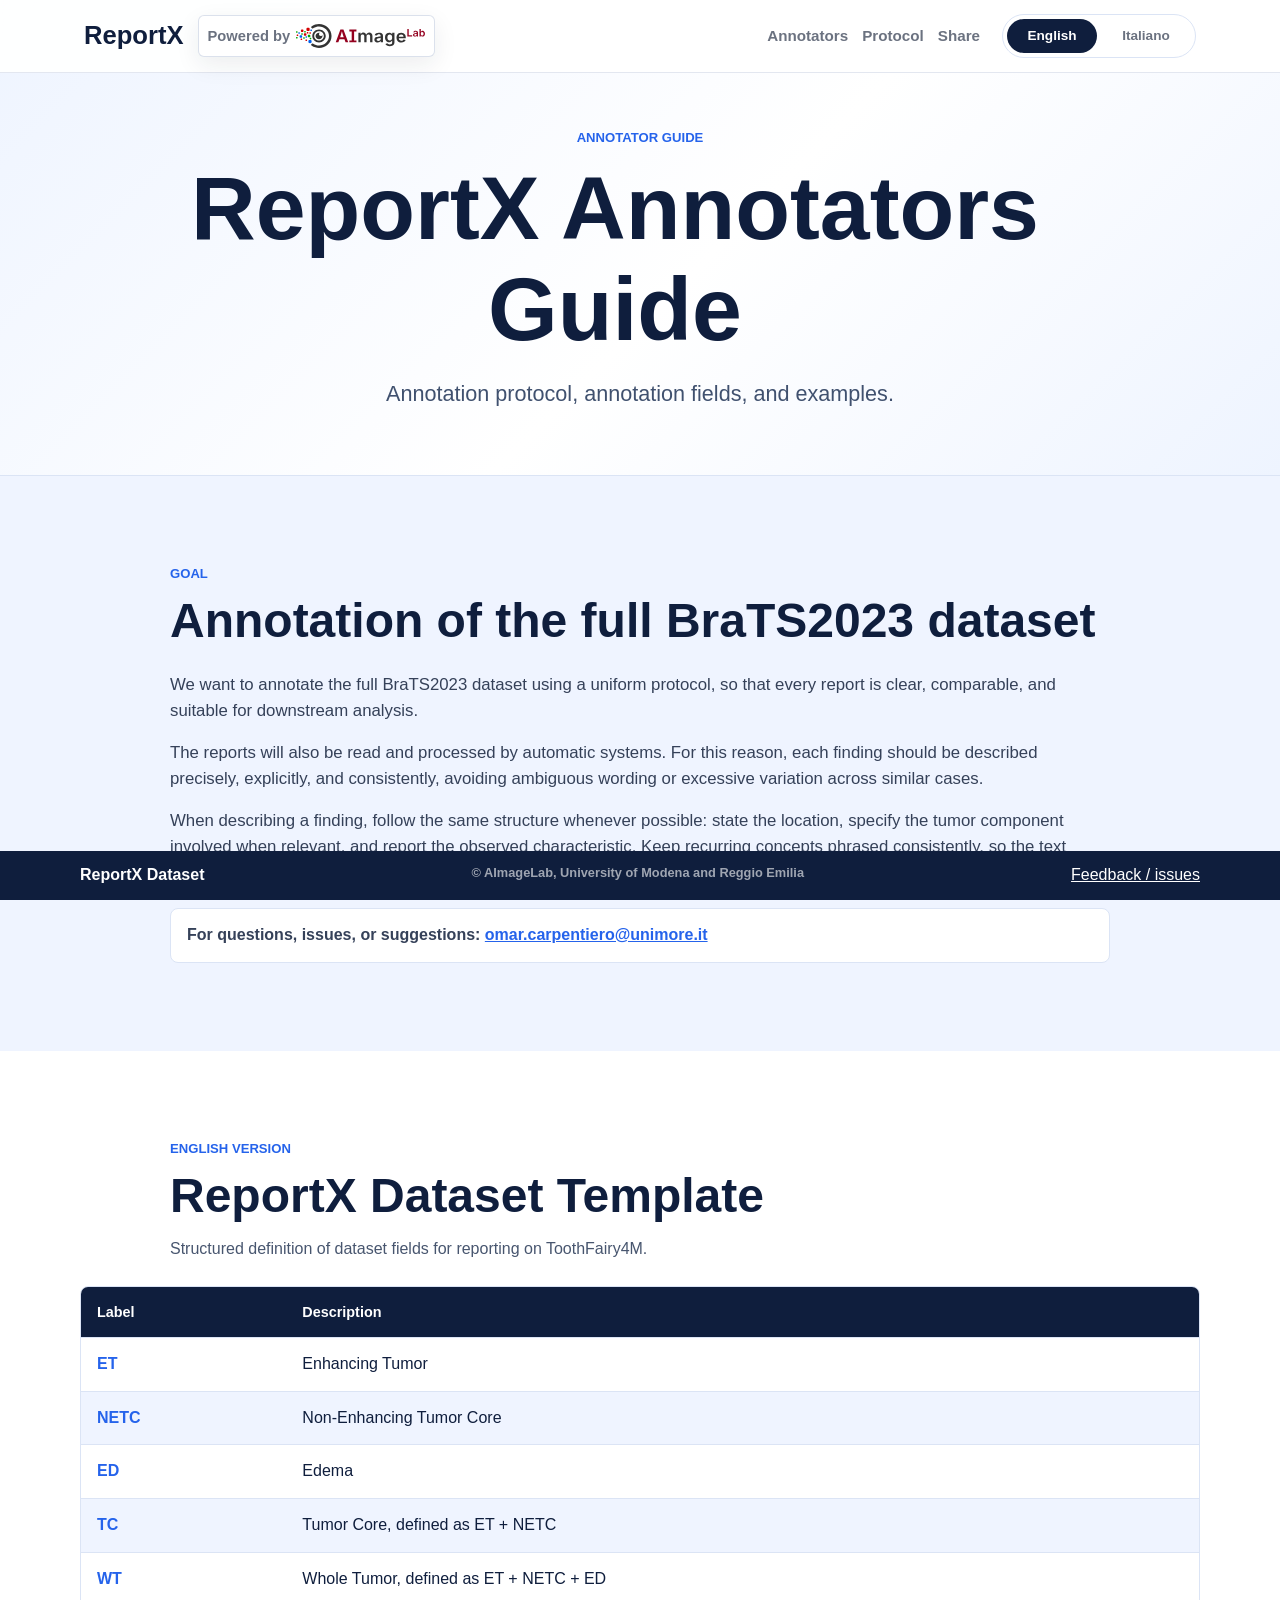
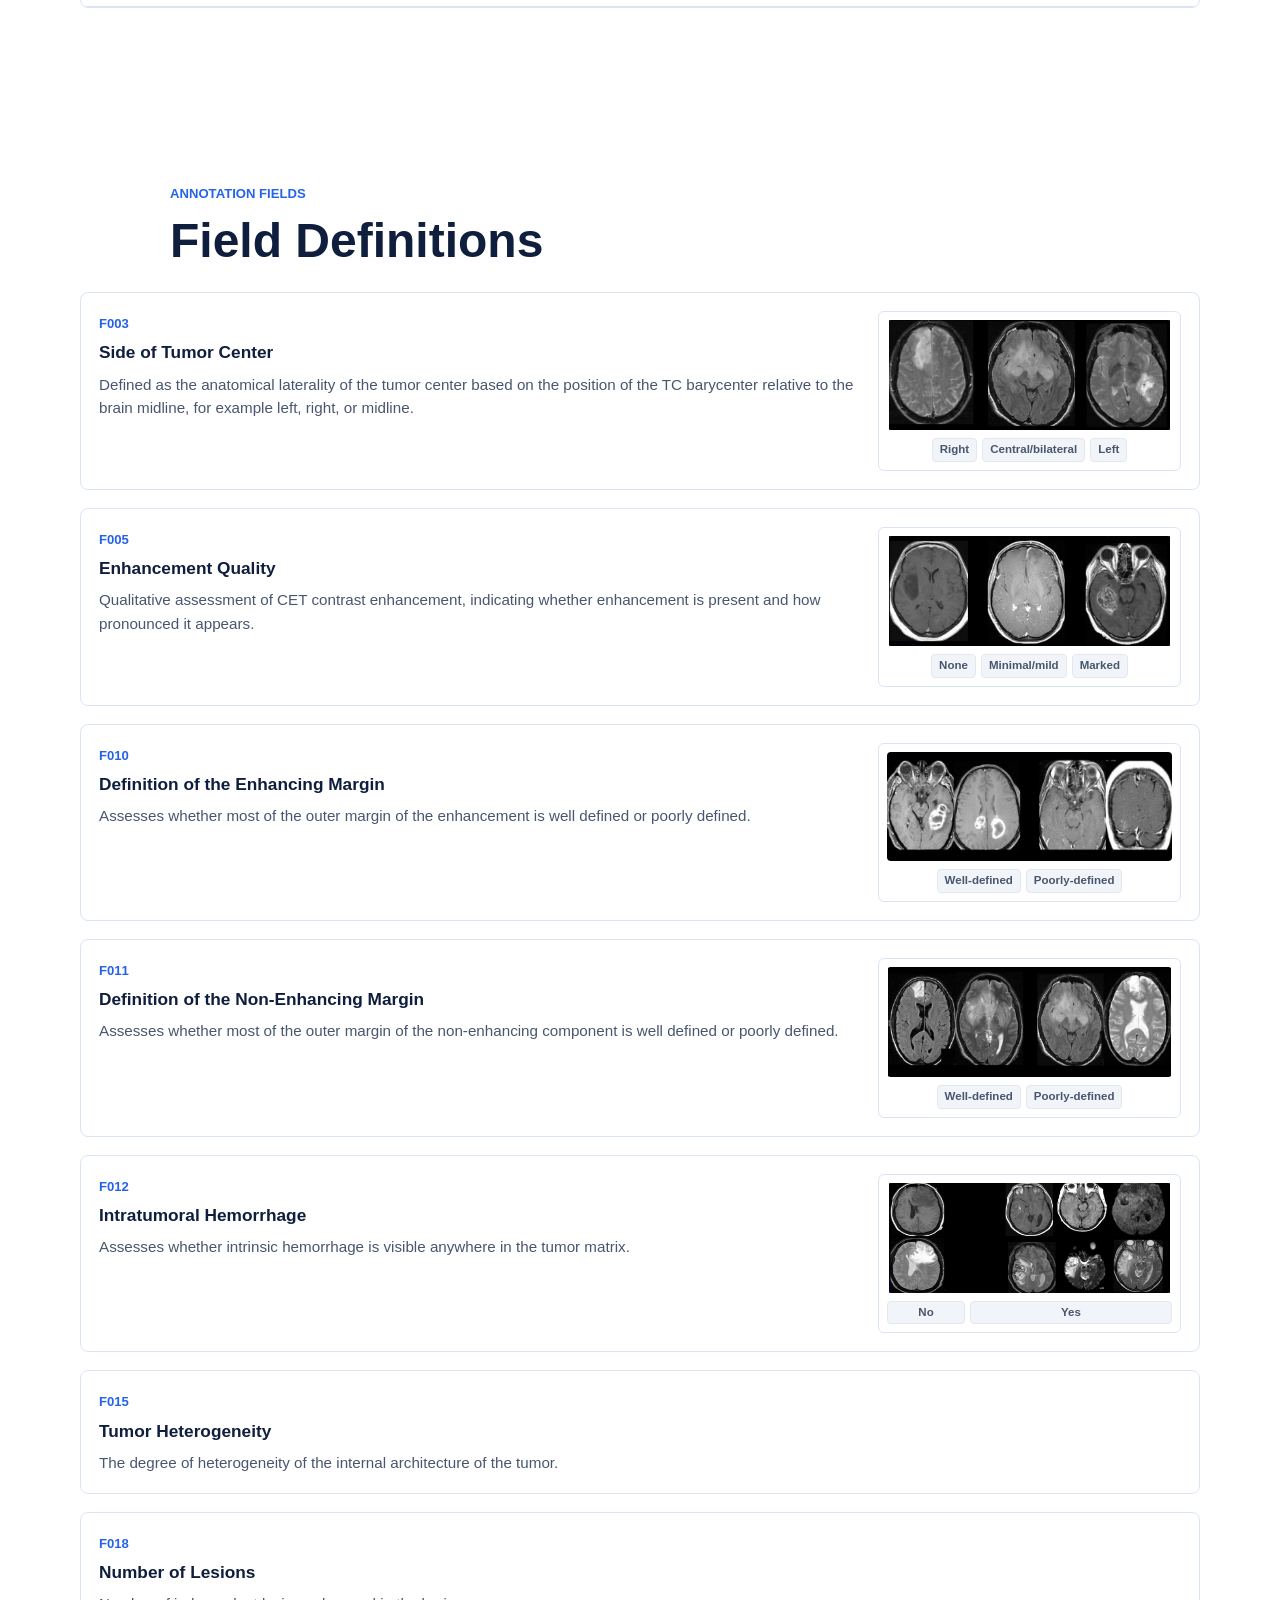
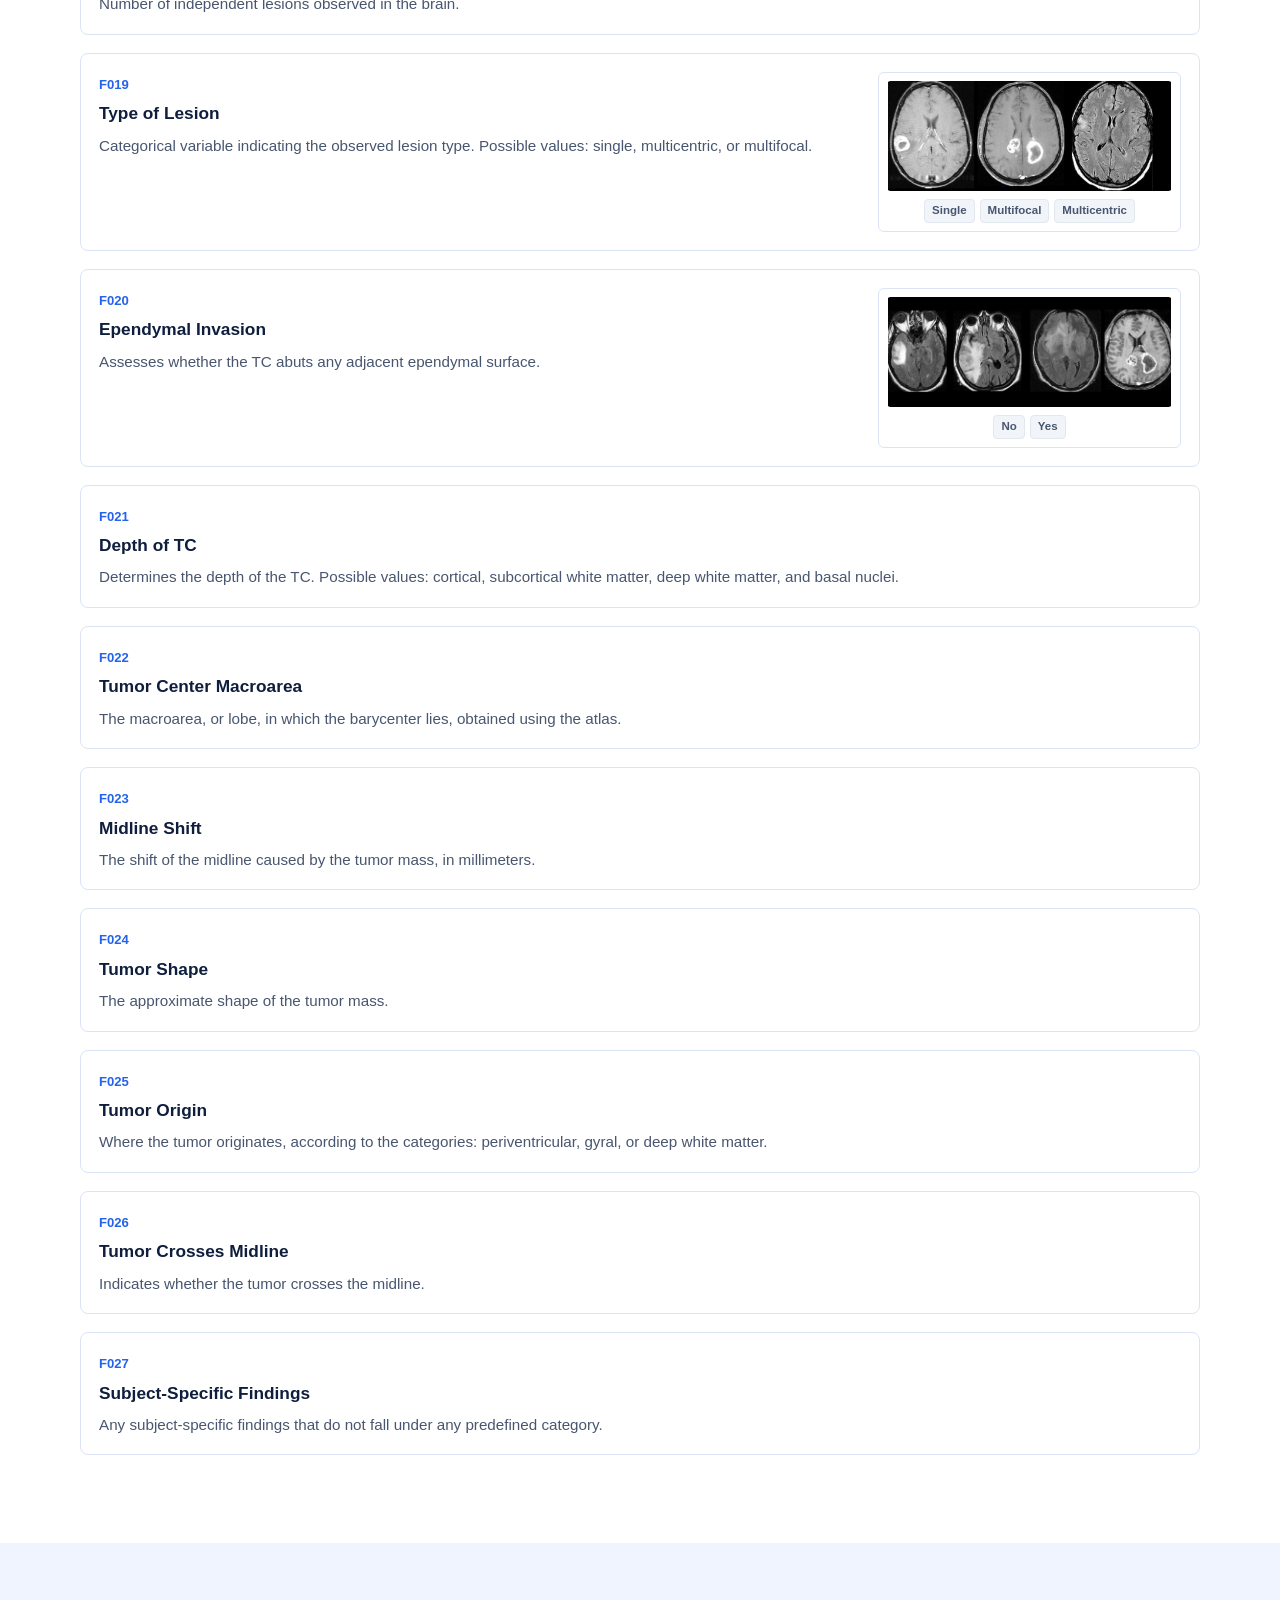
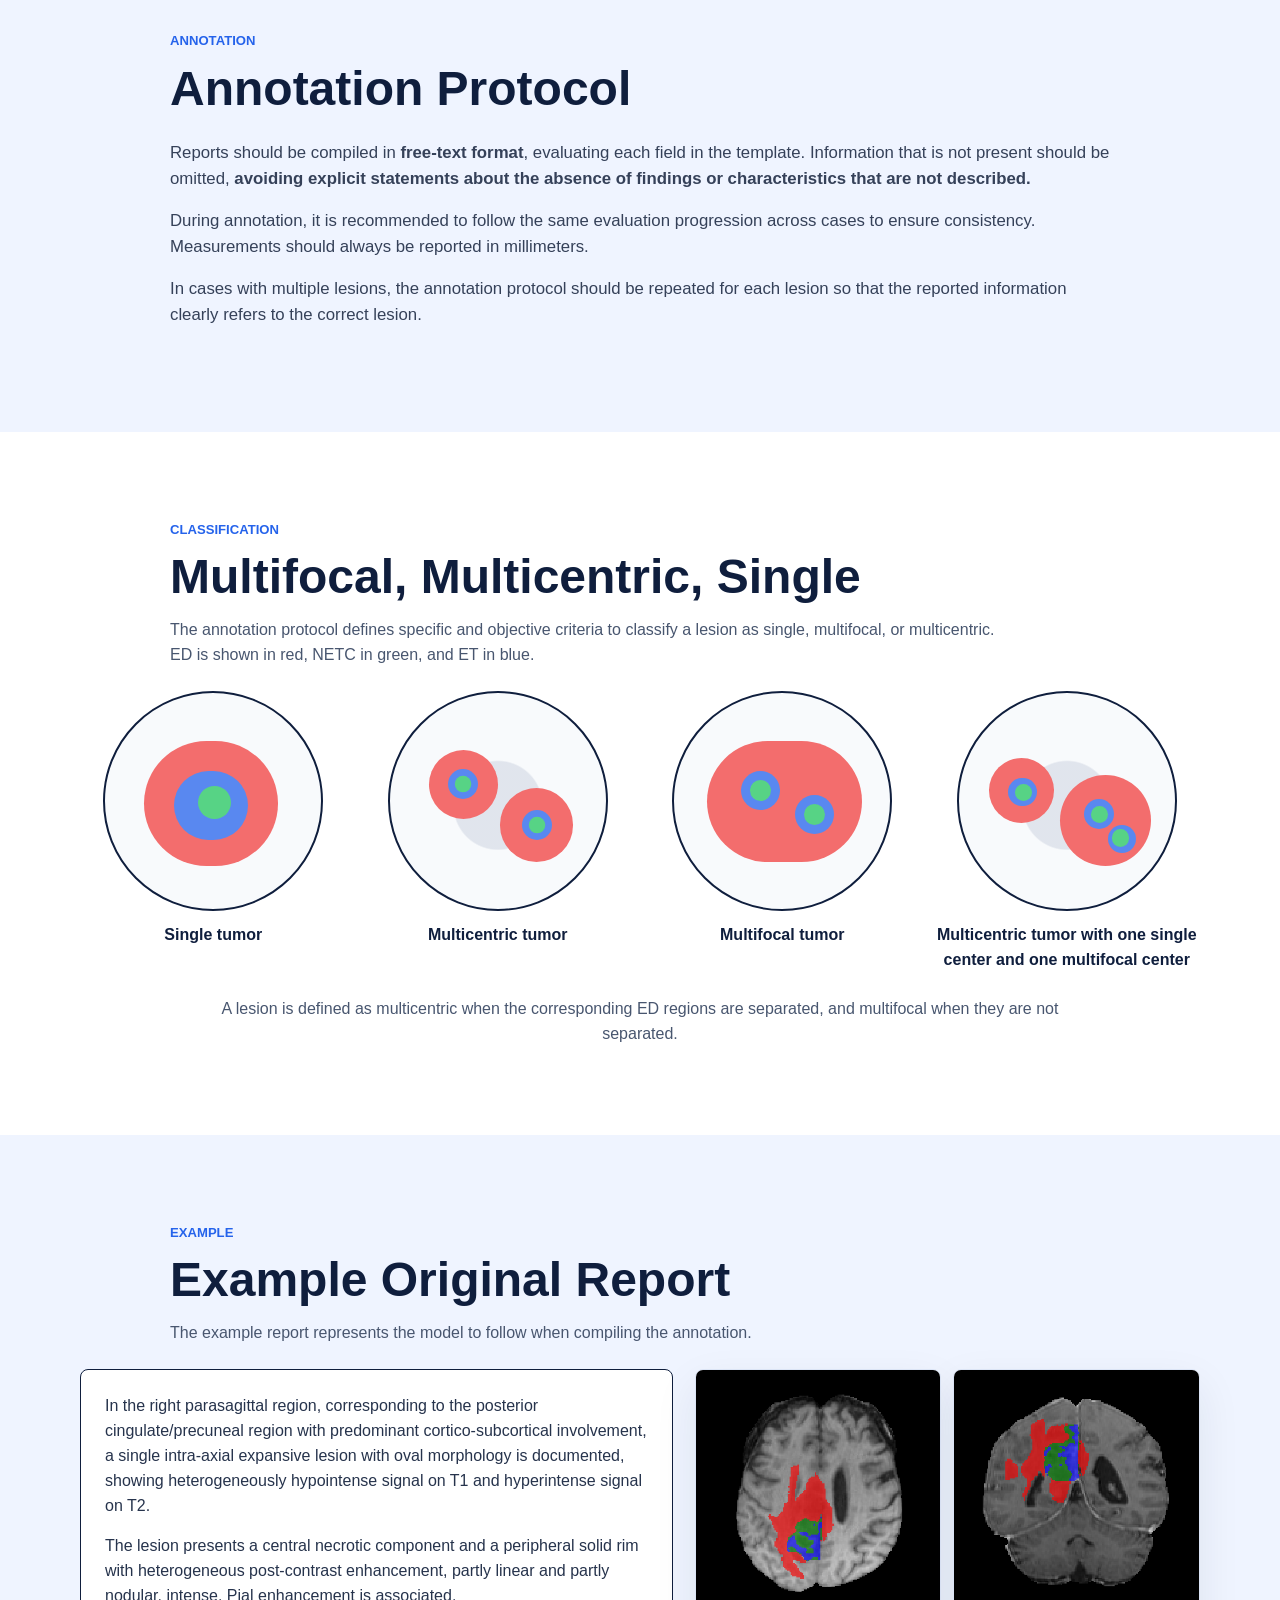
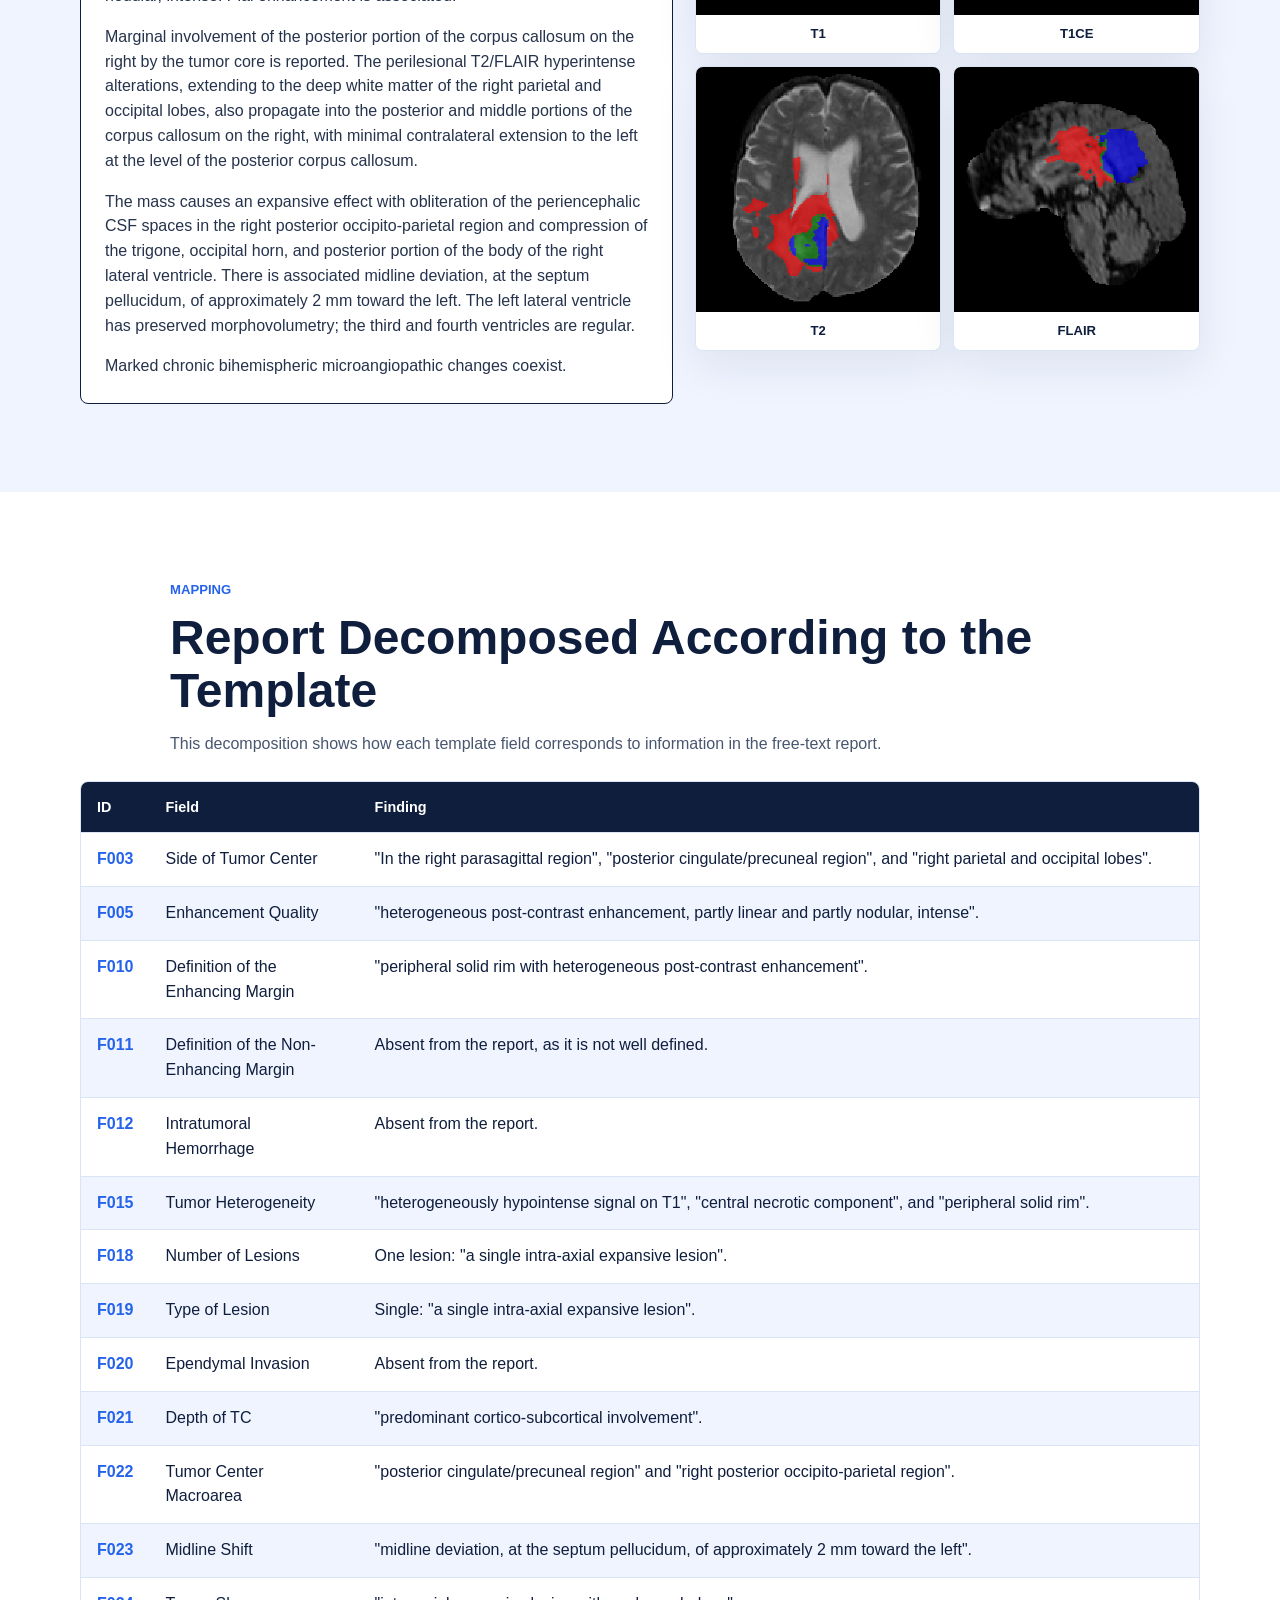
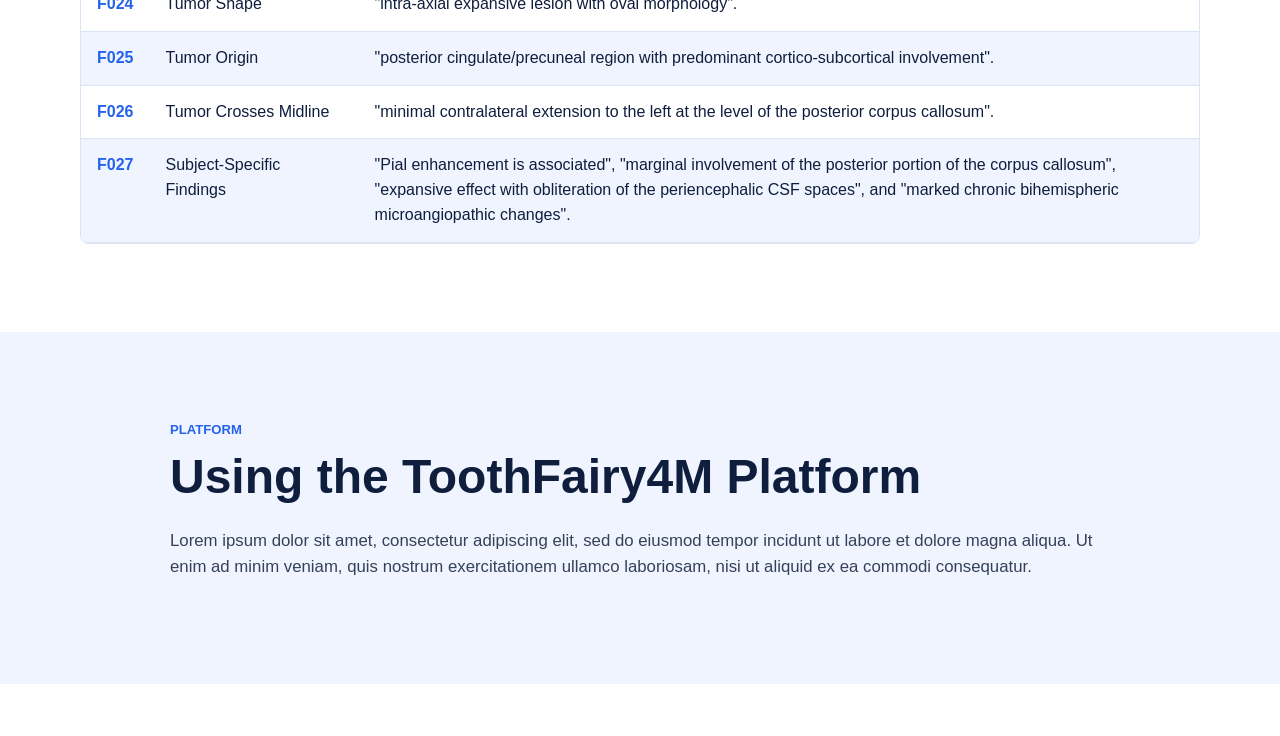
==== commit fd6a4bc2: "minor changes to the apparance. Fixed the language slider" ====
--- a/clinicians.html
+++ b/clinicians.html
@@ -10,9 +10,10 @@
     >
     <link rel="stylesheet" href="styles.css">
   </head>
-  <body class="page-clinicians" data-lang="it">
+  <body class="page-clinicians" data-lang="en">
     <header class="site-header">
       <nav class="topbar" aria-label="Primary navigation">
+      <div class="topbar-inner">
         <div class="brand-lockup">
           <a class="brand" href="index.html">ReportX</a>
           <a class="powered-by" href="https://aimagelab.unimore.it/" aria-label="Powered by AI Image Lab">
@@ -24,55 +25,34 @@
           <a href="clinicians.html">Annotators</a>
           <a href="experimental-protocol.html">Protocol</a>
           <button class="share-button" type="button" data-share-button>Share</button>
-        </div>
-      </nav>
+          <div class="top-language-switch" aria-label="Language selector">
+            <input class="lang-radio" type="radio" name="language" id="lang-en" checked>
+            <label for="lang-en">English</label>
+            <input class="lang-radio" type="radio" name="language" id="lang-it">
+            <label for="lang-it">Italiano</label>
+          </div>
+        </div>
+            </div>
+    </nav>
       <section id="top" class="hero">
-        <div class="hero-copy">
-          <p class="eyebrow">ReportX instructions hub</p>
-          <h1>One template, three ways in.</h1>
-          <p>
-            Pick the documentation path you need: dataset release fields, the Italian
-            annotator guide, or the English annotator guide.
-          </p>
-          <div class="landing-links" aria-label="Documentation entry points">
-            <a class="landing-card dataset-card" href="dataset-release.html">
-              <span class="card-kicker">Dataset</span>
-              <strong>Small Dataset Release</strong>
-              <span>Field definitions, tumor region legend, and machine/annotator ownership.</span>
-            </a>
-            <a class="landing-card clinician-card" href="clinicians.html">
-              <span class="card-kicker">Annotators</span>
-              <strong>Annotator guide</strong>
-              <span>Annotation protocol, annotation fields, examples, and language selector.</span>
-            </a>
-          </div>
-        </div>
-      </section>
-    </header>
-
-    <main>
-      <section class="section language-panel">
-        <div class="section-heading">
-          <div class="lang-copy-it">
+        <div class="hero-content">
+          <div class="hero-copy clinicians-it-content">
             <p class="eyebrow">Guida per annotatori</p>
             <h1>Guida ReportX per gli Annotatori</h1>
-            <p>Scegli la lingua per il protocollo di annotazione e la guida ai campi di annotazione.</p>
+            <p>Protocollo di annotazione, campi di annotazione ed esempi.</p>
           </div>
-          <div class="lang-copy-en">
+          <div class="hero-copy clinicians-en-content">
             <p class="eyebrow">Annotator guide</p>
             <h1>ReportX Annotators Guide</h1>
-            <p>Choose the language for the annotation protocol and annotator field guide.</p>
+            <p>Annotation protocol, annotation fields, and examples.</p>
           </div>
         </div>
-        <div class="language-switch" aria-label="Language selector">
-          <input class="lang-radio" type="radio" name="language" id="lang-it" checked>
-          <label for="lang-it">Italiano</label>
-          <input class="lang-radio" type="radio" name="language" id="lang-en">
-          <label for="lang-en">English</label>
-        </div>
-      </section>
-
-      <section class="section alt clinicians-it-content">
+      </section>
+    </header>
+
+    <main>
+
+<section class="section alt clinicians-it-content">
         <div class="section-heading">
           <p class="eyebrow">Obiettivo</p>
           <h2>Annotazione del dataset BraTS2023 completo</h2>
@@ -1153,6 +1133,7 @@
 
     <footer class="footer">
       <p>ReportX Dataset</p>
+      <p class="footer-copy">© AImageLab, University of Modena and Reggio Emilia</p>
       <div class="footer-links">
         <a href="feedback.html">Feedback / issues</a>
       </div>
--- a/styles.css
+++ b/styles.css
@@ -26,7 +26,7 @@
 
 body {
   margin: 0;
-  padding-bottom: 80px;
+  padding-bottom: 52px;
   color: var(--ink);
   background: var(--paper);
   font-family: "Inter", Arial, Helvetica, sans-serif;
@@ -39,28 +39,34 @@
 }
 
 .site-header {
+  padding-top: 64px;
   background: linear-gradient(135deg, #eef4ff 0%, #ffffff 55%, #eef4ff 100%);
   border-bottom: 1px solid var(--line);
 }
 
 .topbar {
-  position: sticky;
+  position: fixed;
   top: 0;
-  z-index: 10;
+  left: 0;
+  right: 0;
+  z-index: 100;
+  display: flex;
+  align-items: center;
+  justify-content: center;
+  min-height: 64px;
+  padding: 14px 0;
+  background: rgba(255, 255, 255, 0.92);
+  border-bottom: 1px solid rgba(216, 222, 234, 0.72);
+  backdrop-filter: blur(14px);
+}
+
+.topbar-inner {
   display: flex;
   align-items: center;
   justify-content: space-between;
   gap: 24px;
-  min-height: 64px;
-  padding: 14px clamp(20px, 5vw, 72px);
   width: min(1280px, calc(100% - 40px));
-  margin: 0 auto;
-  background: rgba(255, 255, 255, 0.92);
-  border-bottom: 1px solid rgba(216, 222, 234, 0.72);
-  border-right: 1px solid rgba(216, 222, 234, 0.72);
-  border-left: 1px solid rgba(216, 222, 234, 0.72);
-  border-radius: 0 0 8px 8px;
-  backdrop-filter: blur(14px);
+  padding: 0 clamp(20px, 5vw, 72px);
 }
 
 .brand {
@@ -331,7 +337,6 @@
 
 body.home main,
 body.page-dataset .hero,
-body.page-clinicians .hero,
 body.page-clinicians .dataset-content,
 body.page-dataset .clinicians-it-content,
 body.page-dataset .clinicians-en-content,
@@ -407,14 +412,17 @@
   cursor: pointer;
 }
 
-body.page-protocol .nav-links {
+body.page-protocol .nav-links,
+body.page-clinicians .nav-links {
   align-items: center;
   flex-wrap: nowrap;
   gap: 8px 14px;
 }
 
 body.page-protocol .nav-links a,
-body.page-protocol .share-button {
+body.page-protocol .share-button,
+body.page-clinicians .nav-links a,
+body.page-clinicians .share-button {
   display: inline-flex;
   align-items: center;
   min-height: 34px;
@@ -442,7 +450,9 @@
 }
 
 body.page-protocol[data-lang="it"] #lang-it + label,
-body.page-protocol[data-lang="en"] #lang-en + label {
+body.page-protocol[data-lang="en"] #lang-en + label,
+body.page-clinicians[data-lang="it"] #lang-it + label,
+body.page-clinicians[data-lang="en"] #lang-en + label {
   color: #ffffff;
   background: var(--dark);
 }
@@ -1030,7 +1040,7 @@
   display: flex;
   justify-content: space-between;
   gap: 20px;
-  padding: 28px max(clamp(20px, 5vw, 72px), calc((100vw - 1120px) / 2));
+  padding: 12px max(clamp(20px, 5vw, 72px), calc((100vw - 1120px) / 2));
   color: #ffffff;
   background: var(--dark);
 }
@@ -1038,6 +1048,12 @@
 .footer p {
   margin: 0;
   font-weight: 800;
+}
+
+.footer-copy {
+  font-size: 0.8rem;
+  font-weight: 400;
+  opacity: 0.6;
 }
 
 .footer-links {
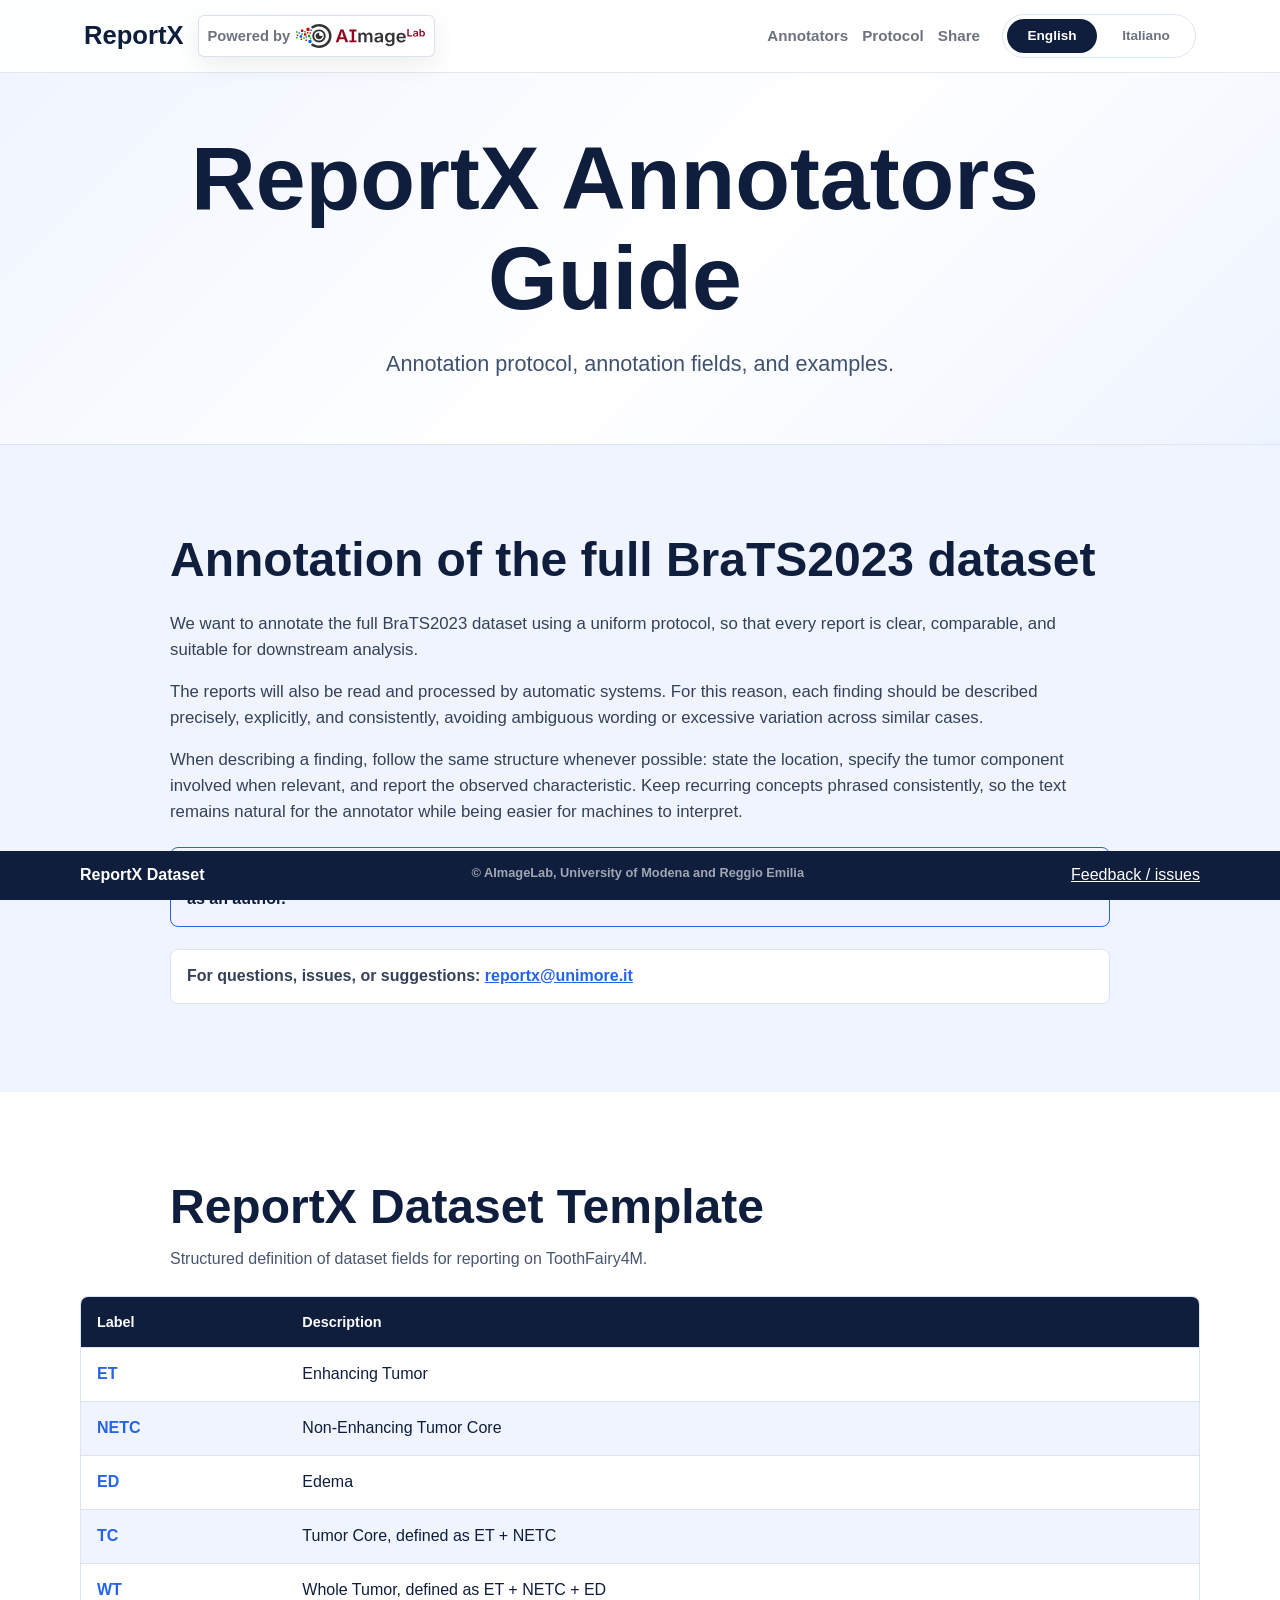
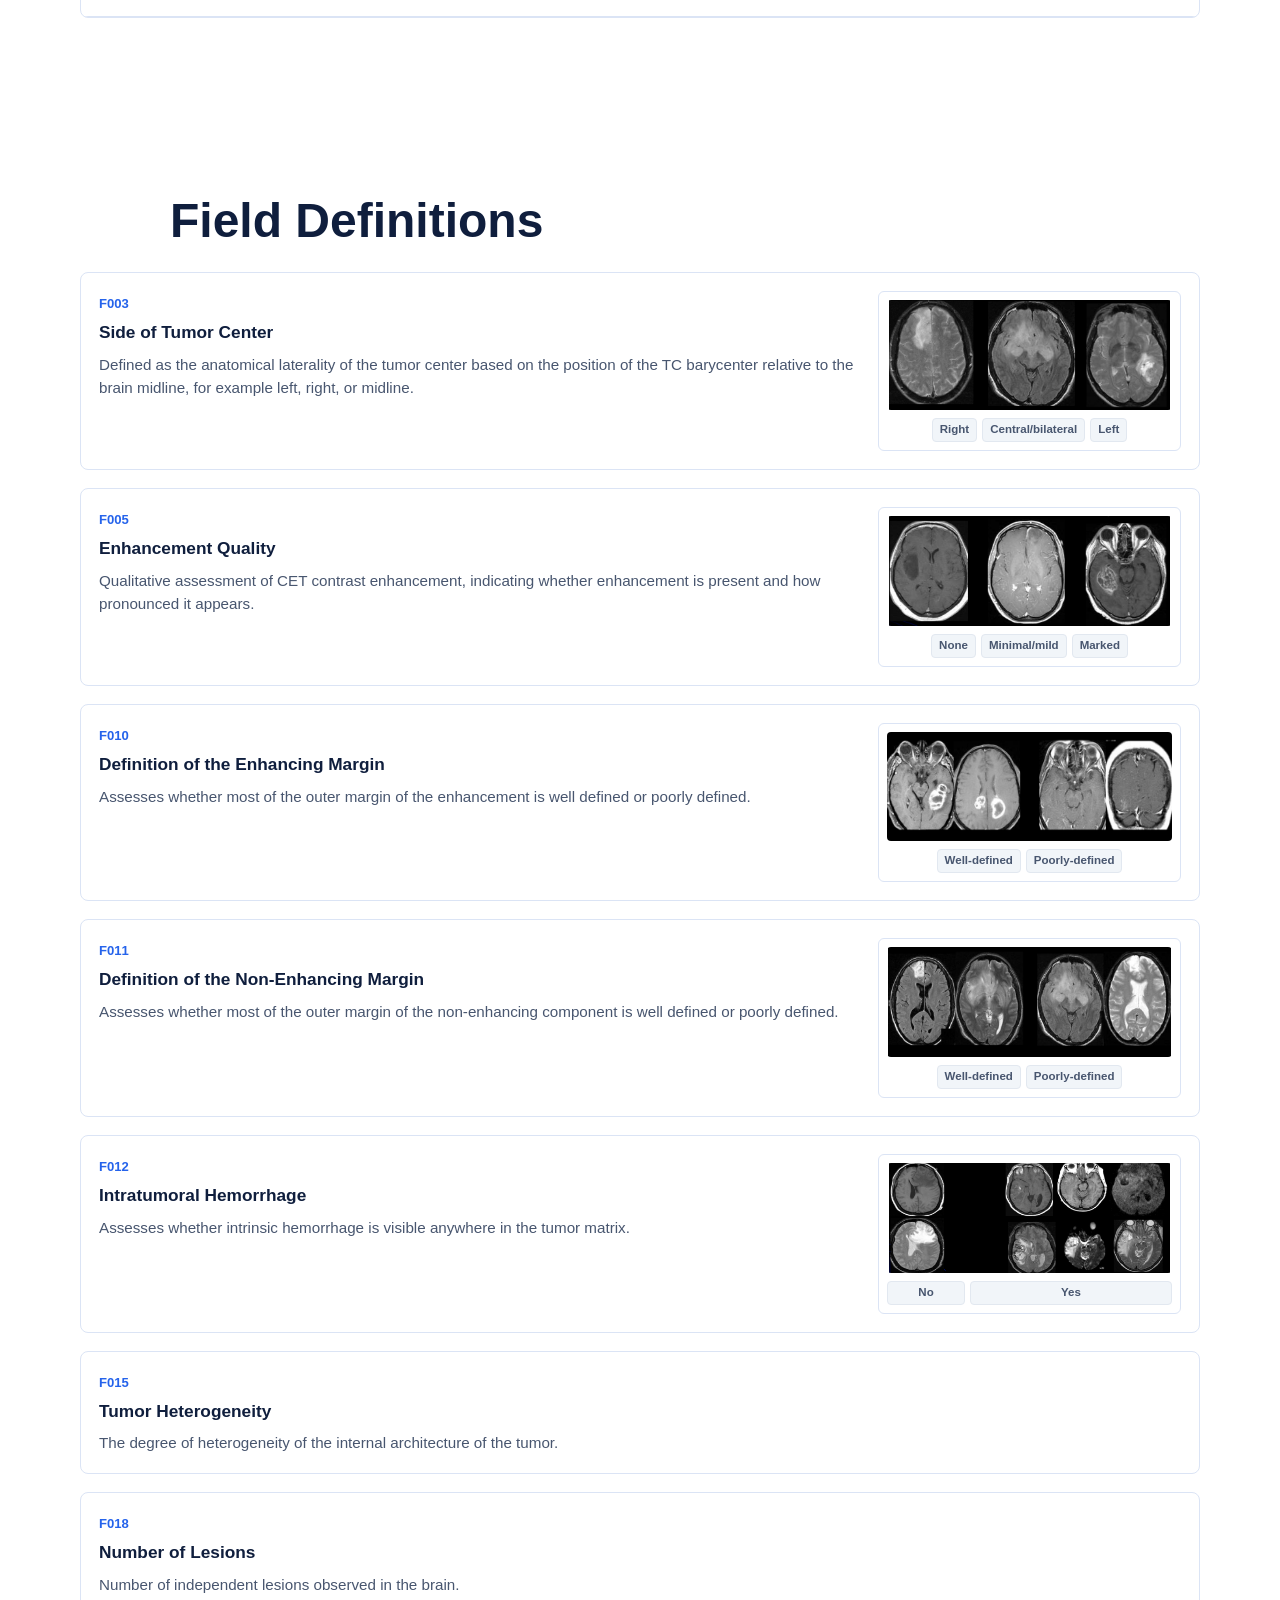
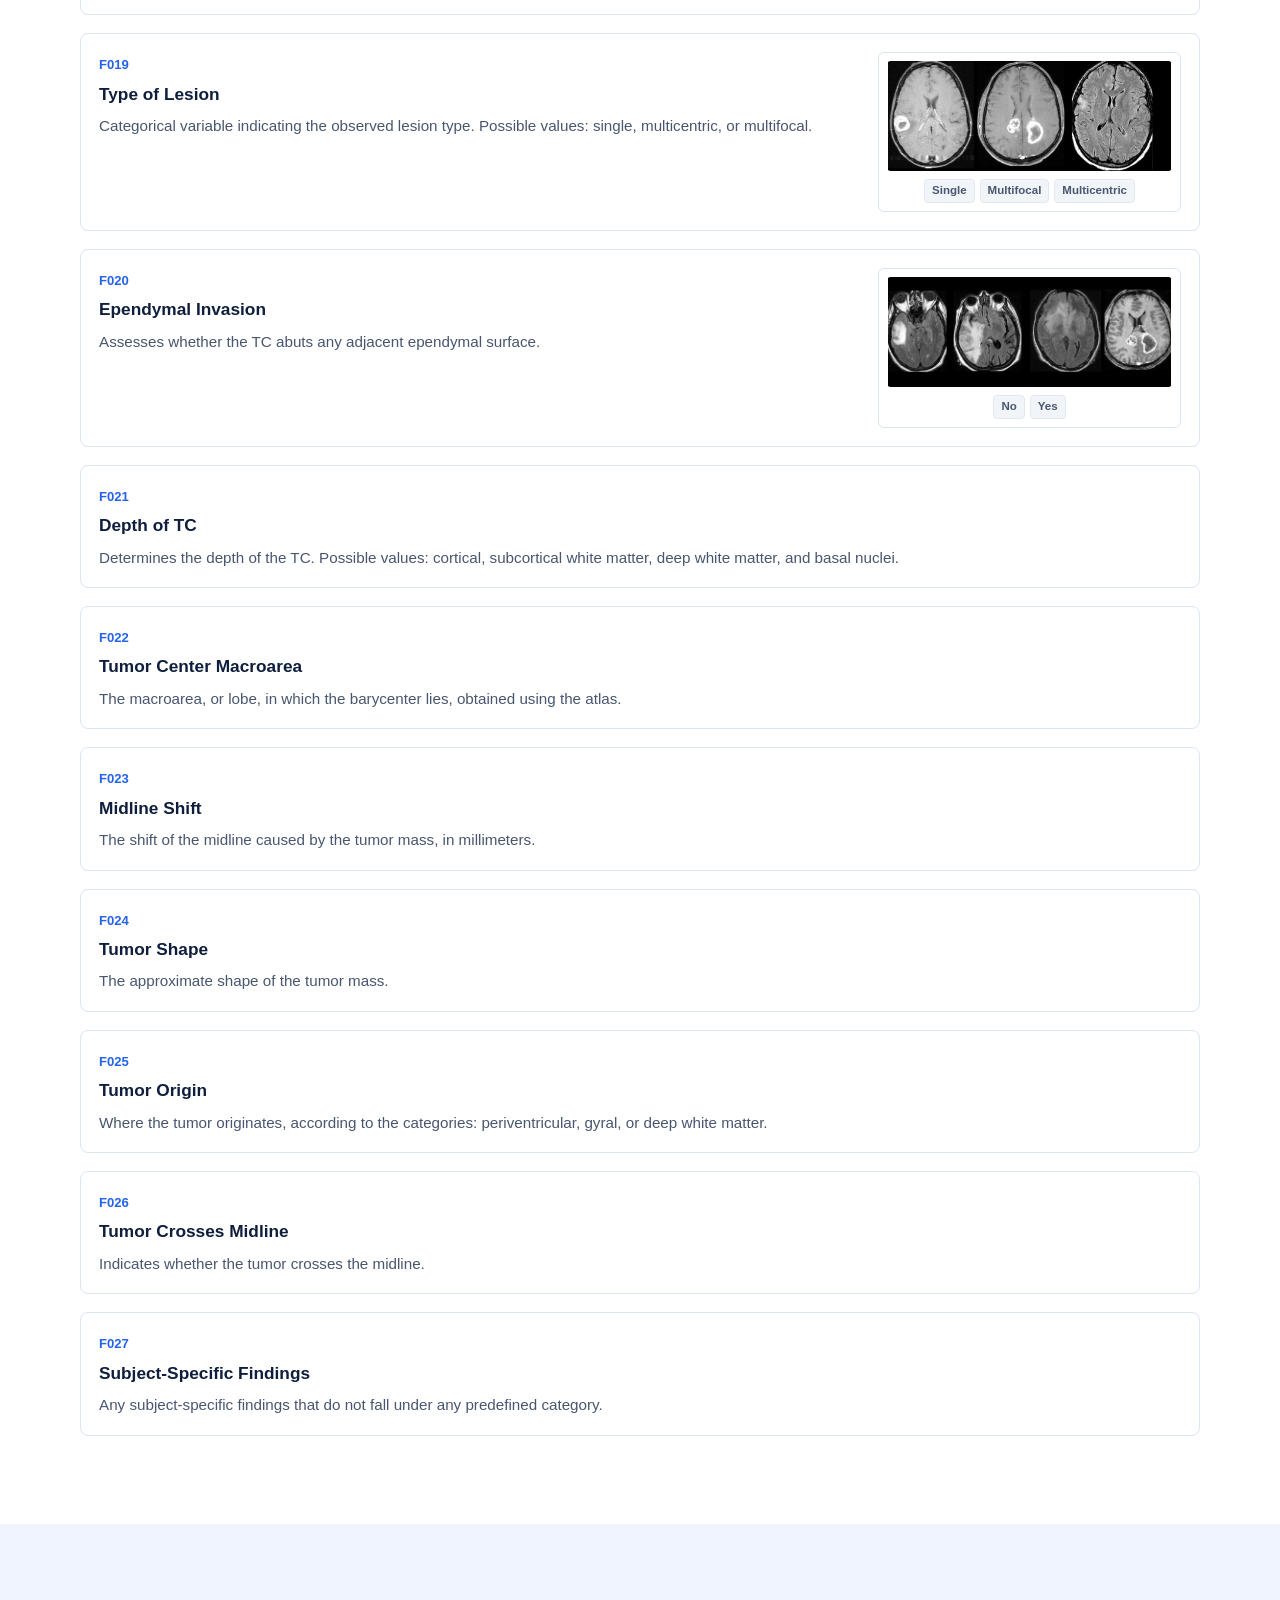
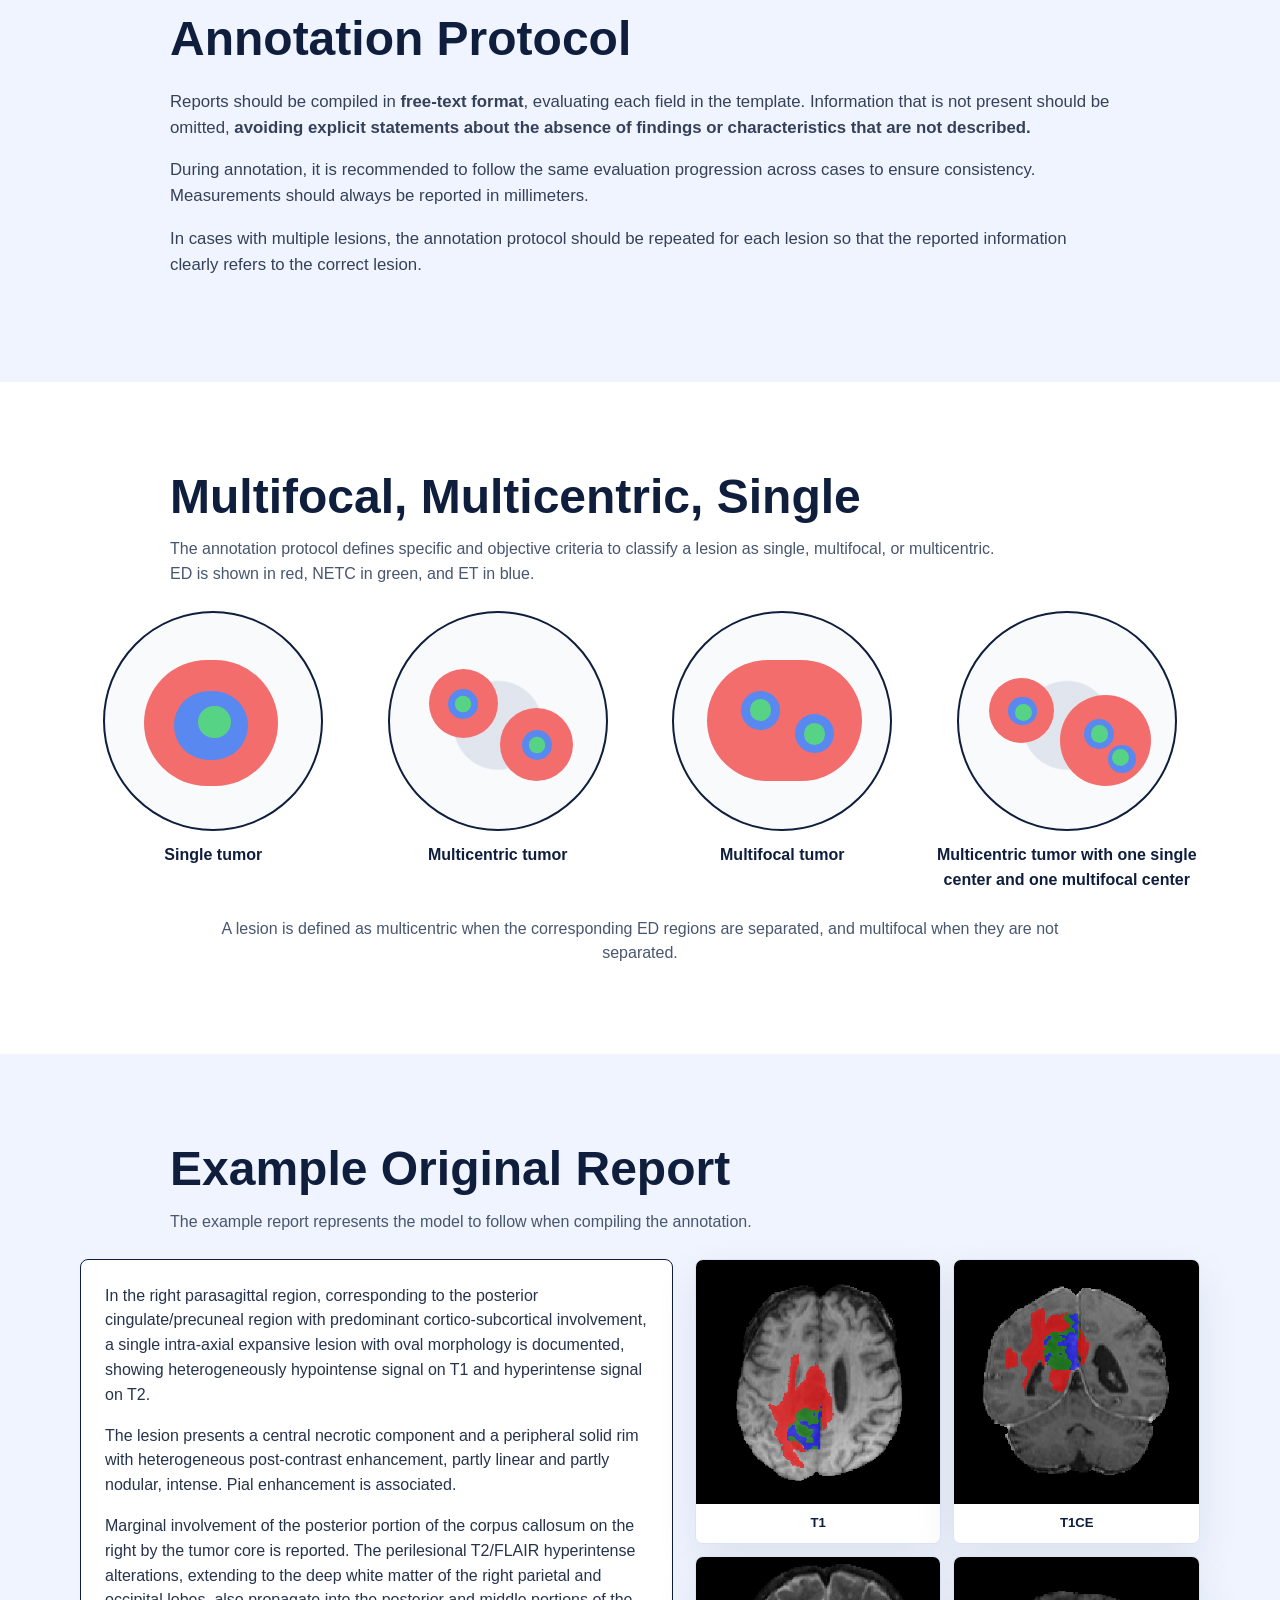
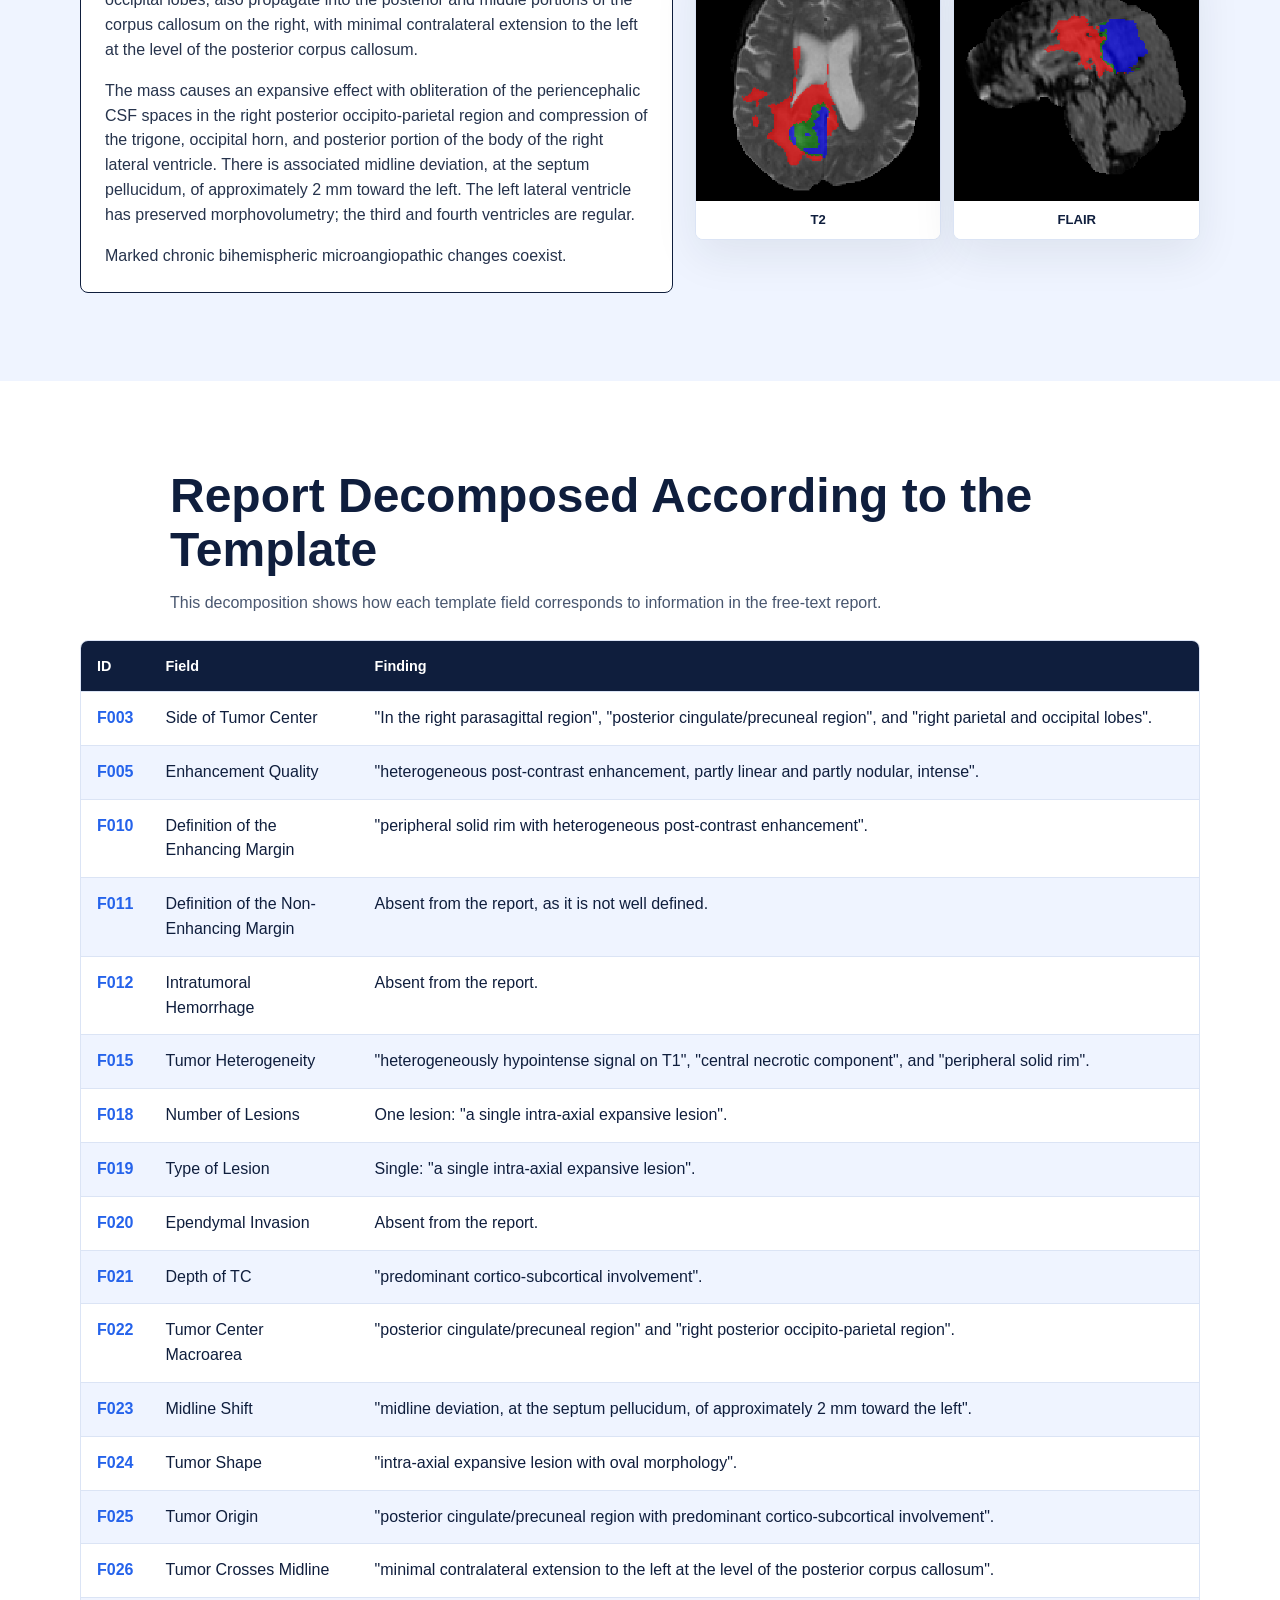
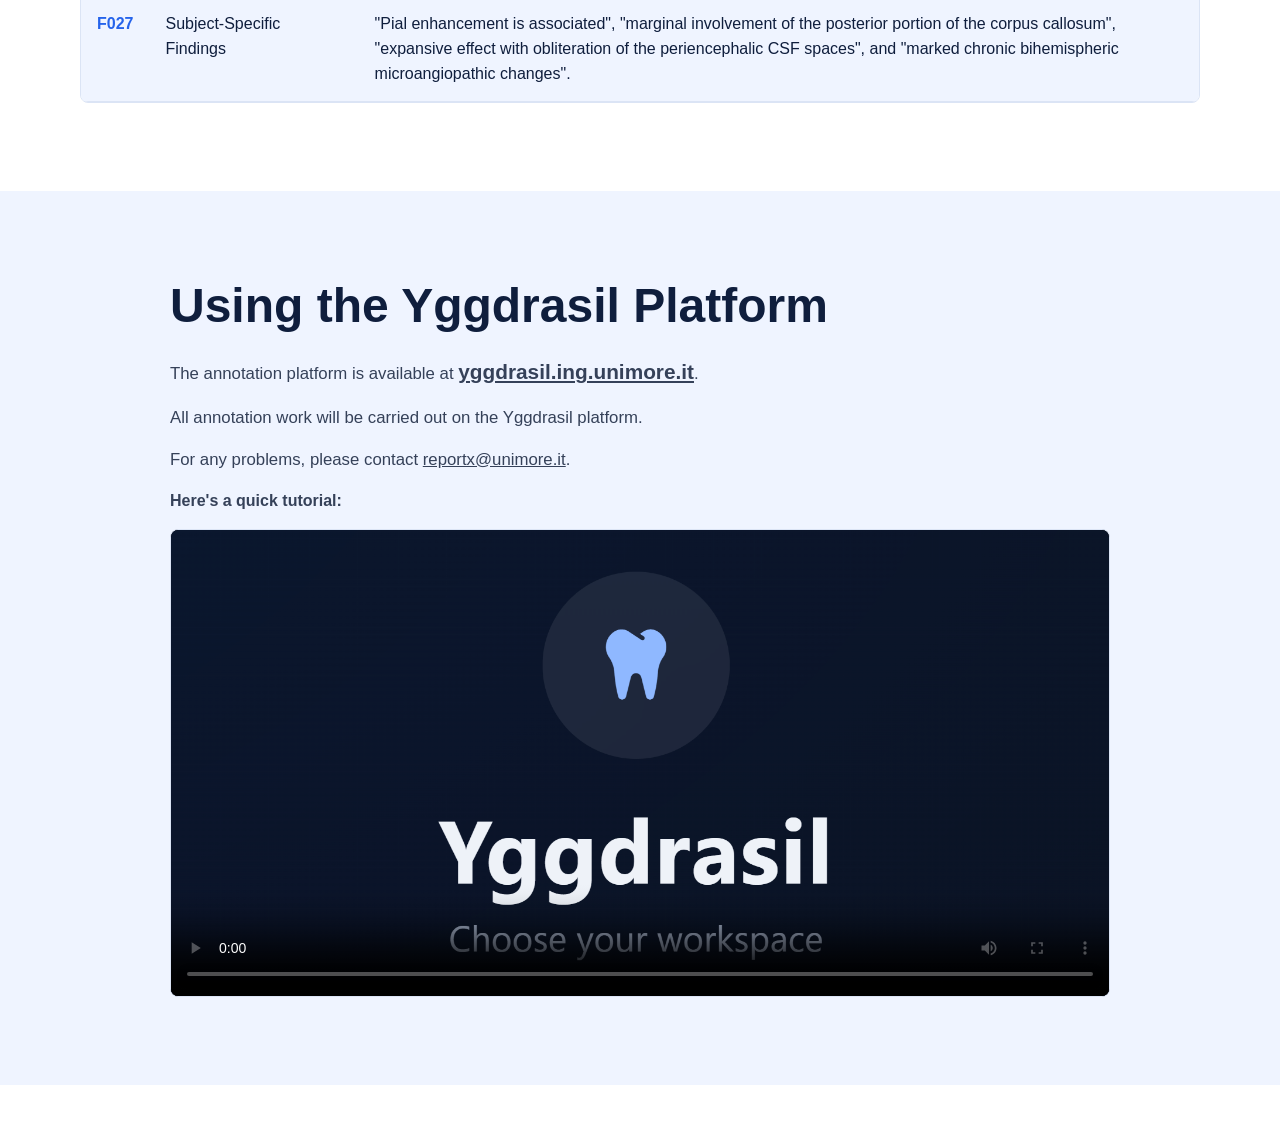
==== commit 05d88b9d: "added videos to the website" ====
--- a/clinicians.html
+++ b/clinicians.html
@@ -37,12 +37,10 @@
       <section id="top" class="hero">
         <div class="hero-content">
           <div class="hero-copy clinicians-it-content">
-            <p class="eyebrow">Guida per annotatori</p>
             <h1>Guida ReportX per gli Annotatori</h1>
             <p>Protocollo di annotazione, campi di annotazione ed esempi.</p>
           </div>
           <div class="hero-copy clinicians-en-content">
-            <p class="eyebrow">Annotator guide</p>
             <h1>ReportX Annotators Guide</h1>
             <p>Annotation protocol, annotation fields, and examples.</p>
           </div>
@@ -54,7 +52,6 @@
 
 <section class="section alt clinicians-it-content">
         <div class="section-heading">
-          <p class="eyebrow">Obiettivo</p>
           <h2>Annotazione del dataset BraTS2023 completo</h2>
         </div>
         <div class="prose">
@@ -62,12 +59,12 @@
           <p>I referti saranno letti e processati anche da sistemi automatici. Per questo è importante descrivere ogni reperto in modo preciso, esplicito e standardizzato, evitando formulazioni ambigue o troppo variabili tra casi simili.</p>
           <p>Quando descrivi un finding, usa sempre la stessa logica: indica la sede, specifica la componente tumorale coinvolta quando rilevante e riporta la caratteristica osservata. Mantieni lo stesso modo di spiegare concetti ricorrenti, così il testo resta naturale per l'annotatore ma più facilmente interpretabile dalla macchina.</p>
         </div>
-        <p class="feedback-note">Per dubbi, problemi o suggerimenti: <a href="mailto:omar.carpentiero@unimore.it?subject=Feedback%20BraTS%20Reports%20annotatori">omar.carpentiero@unimore.it</a></p>
+        <p class="highlight-note">L'articolo derivato verrà sottoposto a <strong>Nature</strong>. Tutti gli annotatori i cui referti superano il controllo di qualità saranno inclusi come autori.</p>
+        <p class="feedback-note">Per dubbi, problemi o suggerimenti: <a href="mailto:reportx@unimore.it?subject=Feedback%20BraTS%20Reports%20annotatori">reportx@unimore.it</a></p>
       </section>
 
       <section class="section alt clinicians-en-content">
         <div class="section-heading">
-          <p class="eyebrow">Goal</p>
           <h2>Annotation of the full BraTS2023 dataset</h2>
         </div>
         <div class="prose">
@@ -75,12 +72,12 @@
           <p>The reports will also be read and processed by automatic systems. For this reason, each finding should be described precisely, explicitly, and consistently, avoiding ambiguous wording or excessive variation across similar cases.</p>
           <p>When describing a finding, follow the same structure whenever possible: state the location, specify the tumor component involved when relevant, and report the observed characteristic. Keep recurring concepts phrased consistently, so the text remains natural for the annotator while being easier for machines to interpret.</p>
         </div>
-        <p class="feedback-note">For questions, issues, or suggestions: <a href="mailto:omar.carpentiero@unimore.it?subject=BraTS%20Reports%20annotator%20feedback">omar.carpentiero@unimore.it</a></p>
+        <p class="highlight-note">The resulting paper will be submitted to <strong>Nature</strong>. Every annotator whose reports pass the quality check will be included as an author.</p>
+        <p class="feedback-note">For questions, issues, or suggestions: <a href="mailto:reportx@unimore.it?subject=BraTS%20Reports%20annotator%20feedback">reportx@unimore.it</a></p>
       </section>
 
       <section id="dataset-release" class="section dataset-content">
         <div class="section-heading">
-          <p class="eyebrow">Reference</p>
           <h2>Tumor Region Legend</h2>
         </div>
         <div class="table-wrap">
@@ -119,7 +116,6 @@
 
       <section class="section dataset-content">
         <div class="section-heading">
-          <p class="eyebrow">Template</p>
           <h2>Field Definitions</h2>
         </div>
         <div class="table-wrap wide-table">
@@ -302,7 +298,6 @@
 
       <section id="clinicians-en" class="section clinicians-en-content">
         <div class="section-heading">
-          <p class="eyebrow">English version</p>
           <h2>ReportX Dataset Template</h2>
           <p>Structured definition of dataset fields for reporting on ToothFairy4M.</p>
         </div>
@@ -343,7 +338,6 @@
 
       <section class="section clinicians-en-content">
         <div class="section-heading">
-          <p class="eyebrow">Annotation fields</p>
           <h2>Field Definitions</h2>
         </div>
         <div class="field-grid">
@@ -506,7 +500,6 @@
 
       <section class="section alt clinicians-en-content">
         <div class="section-heading">
-          <p class="eyebrow">Annotation</p>
           <h2>Annotation Protocol</h2>
         </div>
         <div class="prose">
@@ -518,7 +511,6 @@
 
       <section class="section clinicians-en-content">
         <div class="section-heading">
-          <p class="eyebrow">Classification</p>
           <h2>Multifocal, Multicentric, Single</h2>
           <p>The annotation protocol defines specific and objective criteria to classify a lesion as single, multifocal, or multicentric. ED is shown in red, NETC in green, and ET in blue.</p>
         </div>
@@ -571,7 +563,6 @@
 
       <section class="section alt clinicians-en-content">
         <div class="section-heading">
-          <p class="eyebrow">Example</p>
           <h2>Example Original Report</h2>
           <p>The example report represents the model to follow when compiling the annotation.</p>
         </div>
@@ -606,7 +597,6 @@
 
       <section class="section clinicians-en-content">
         <div class="section-heading">
-          <p class="eyebrow">Mapping</p>
           <h2>Report Decomposed According to the Template</h2>
           <p>This decomposition shows how each template field corresponds to information in the free-text report.</p>
         </div>
@@ -707,17 +697,21 @@
 
       <section class="section alt clinicians-en-content">
         <div class="section-heading">
-          <p class="eyebrow">Platform</p>
-          <h2>Using the ToothFairy4M Platform</h2>
+          <h2>Using the Yggdrasil Platform</h2>
         </div>
         <div class="prose">
-          <p>Lorem ipsum dolor sit amet, consectetur adipiscing elit, sed do eiusmod tempor incidunt ut labore et dolore magna aliqua. Ut enim ad minim veniam, quis nostrum exercitationem ullamco laboriosam, nisi ut aliquid ex ea commodi consequatur.</p>
+          <p>The annotation platform is available at <a class="platform-link" href="https://yggdrasil.ing.unimore.it" target="_blank" rel="noopener">yggdrasil.ing.unimore.it</a>.</p>
+          <p>All annotation work will be carried out on the Yggdrasil platform.</p>
+          <p>For any problems, please contact <a href="mailto:reportx@unimore.it">reportx@unimore.it</a>.</p>
+        </div>
+        <p class="video-label">Here's a quick tutorial:</p>
+        <div class="video-wrap">
+          <video controls width="100%" poster="assets/yggdrasil.png" src="videos/reportx_eng.mov"></video>
         </div>
       </section>
 
       <section id="clinicians-it" class="section clinicians-it-content">
         <div class="section-heading">
-          <p class="eyebrow">Versione italiana</p>
           <h2>Template del Dataset ReportX</h2>
           <p>Definizione strutturata dei campi del dataset per la refertazione su ToothFairy4M.</p>
         </div>
@@ -758,7 +752,6 @@
 
       <section class="section clinicians-it-content">
         <div class="section-heading">
-          <p class="eyebrow">Campi di annotazione</p>
           <h2>Definizione dei Campi</h2>
         </div>
         <div class="field-grid">
@@ -921,7 +914,6 @@
 
       <section id="protocol" class="section alt clinicians-it-content">
         <div class="section-heading">
-          <p class="eyebrow">Annotazione</p>
           <h2>Protocollo di Annotazione</h2>
         </div>
         <div class="prose">
@@ -933,7 +925,6 @@
 
       <section class="section clinicians-it-content">
         <div class="section-heading">
-          <p class="eyebrow">Classificazione</p>
           <h2>Multifocale, Multicentrico, Singolo</h2>
           <p>Nel protocollo sono definiti criteri specifici e oggettivi per classificare una lesione come singola, multifocale o multicentrica. ED è indicato in rosso, NETC in verde ed ET in blu.</p>
         </div>
@@ -986,7 +977,6 @@
 
       <section id="example" class="section alt clinicians-it-content">
         <div class="section-heading">
-          <p class="eyebrow">Esempio</p>
           <h2>Esempio di Referto Originale</h2>
           <p>Il referto di esempio rappresenta il modello da seguire per la compilazione.</p>
         </div>
@@ -1021,7 +1011,6 @@
 
       <section class="section clinicians-it-content">
         <div class="section-heading">
-          <p class="eyebrow">Mapping</p>
           <h2>Referto Scomposto secondo il Template</h2>
           <p>Questa scomposizione mostra come ciascun campo del template trovi una corrispondenza nel testo libero.</p>
         </div>
@@ -1122,11 +1111,16 @@
 
       <section class="section alt clinicians-it-content">
         <div class="section-heading">
-          <p class="eyebrow">Piattaforma</p>
-          <h2>Utilizzo della piattaforma ToothFairy4M</h2>
+          <h2>Utilizzo della piattaforma Yggdrasil</h2>
         </div>
         <div class="prose">
-          <p>Lorem ipsum dolor sit amet, consectetur adipiscing elit, sed do eiusmod tempor incidunt ut labore et dolore magna aliqua. Ut enim ad minim veniam, quis nostrum exercitationem ullamco laboriosam, nisi ut aliquid ex ea commodi consequatur.</p>
+          <p>La piattaforma di annotazione è disponibile su <a class="platform-link" href="https://yggdrasil.ing.unimore.it" target="_blank" rel="noopener">yggdrasil.ing.unimore.it</a>.</p>
+          <p>Tutto il lavoro di refertazione verrà fatto sulla piattaforma Yggdrasil.</p>
+          <p>Per qualsiasi problema, contattare <a href="mailto:reportx@unimore.it">reportx@unimore.it</a>.</p>
+        </div>
+        <p class="video-label">Ecco un breve tutorial:</p>
+        <div class="video-wrap">
+          <video controls width="100%" poster="assets/yggdrasil.png" src="videos/reportx_ita.mov"></video>
         </div>
       </section>
     </main>
@@ -1143,6 +1137,10 @@
       document.querySelectorAll('input[name="language"]').forEach((input) => {
         input.addEventListener('change', () => {
           document.body.dataset.lang = input.id === 'lang-en' ? 'en' : 'it';
+          document.querySelectorAll('.video-wrap video').forEach((video) => {
+            video.pause();
+            video.load();
+          });
         });
       });
     </script>
--- a/styles.css
+++ b/styles.css
@@ -732,6 +732,33 @@
   margin: 0 0 16px;
 }
 
+.platform-link {
+  font-size: 1.3rem;
+  font-weight: 700;
+}
+
+.video-label {
+  max-width: 940px;
+  margin-top: 16px;
+  margin-left: auto;
+  margin-right: auto;
+  color: #354159;
+  font-weight: 700;
+}
+
+.video-wrap {
+  max-width: 940px;
+  margin-top: 8px;
+}
+
+.video-wrap video {
+  display: block;
+  width: 100%;
+  border: 1px solid var(--line);
+  border-radius: 8px;
+  background: #000;
+}
+
 .feedback-note {
   max-width: 940px;
   margin: 22px auto 0;
@@ -740,6 +767,17 @@
   border-radius: 8px;
   color: #354159;
   background: #ffffff;
+  font-weight: 700;
+}
+
+.highlight-note {
+  max-width: 940px;
+  margin: 22px auto 0;
+  padding: 14px 16px;
+  border: 1px solid var(--primary);
+  border-radius: 8px;
+  color: var(--dark);
+  background: var(--light);
   font-weight: 700;
 }
 
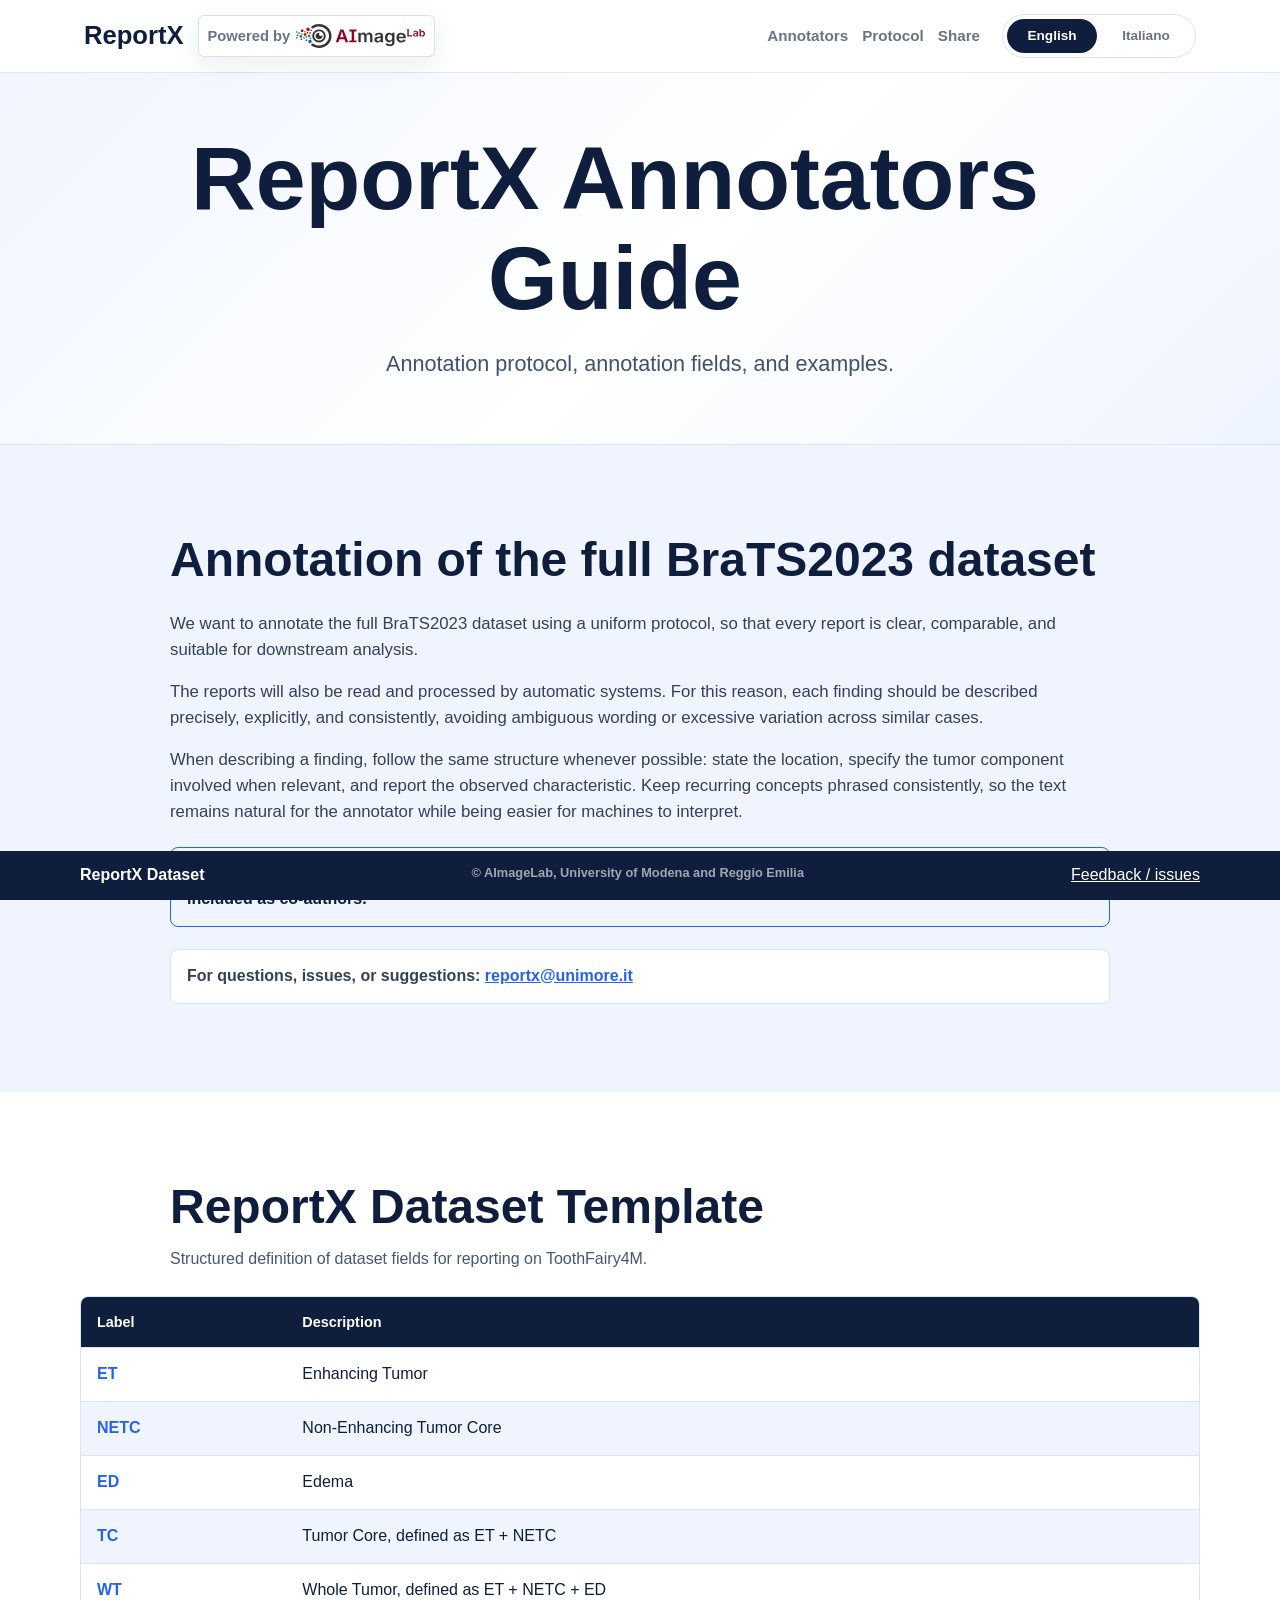
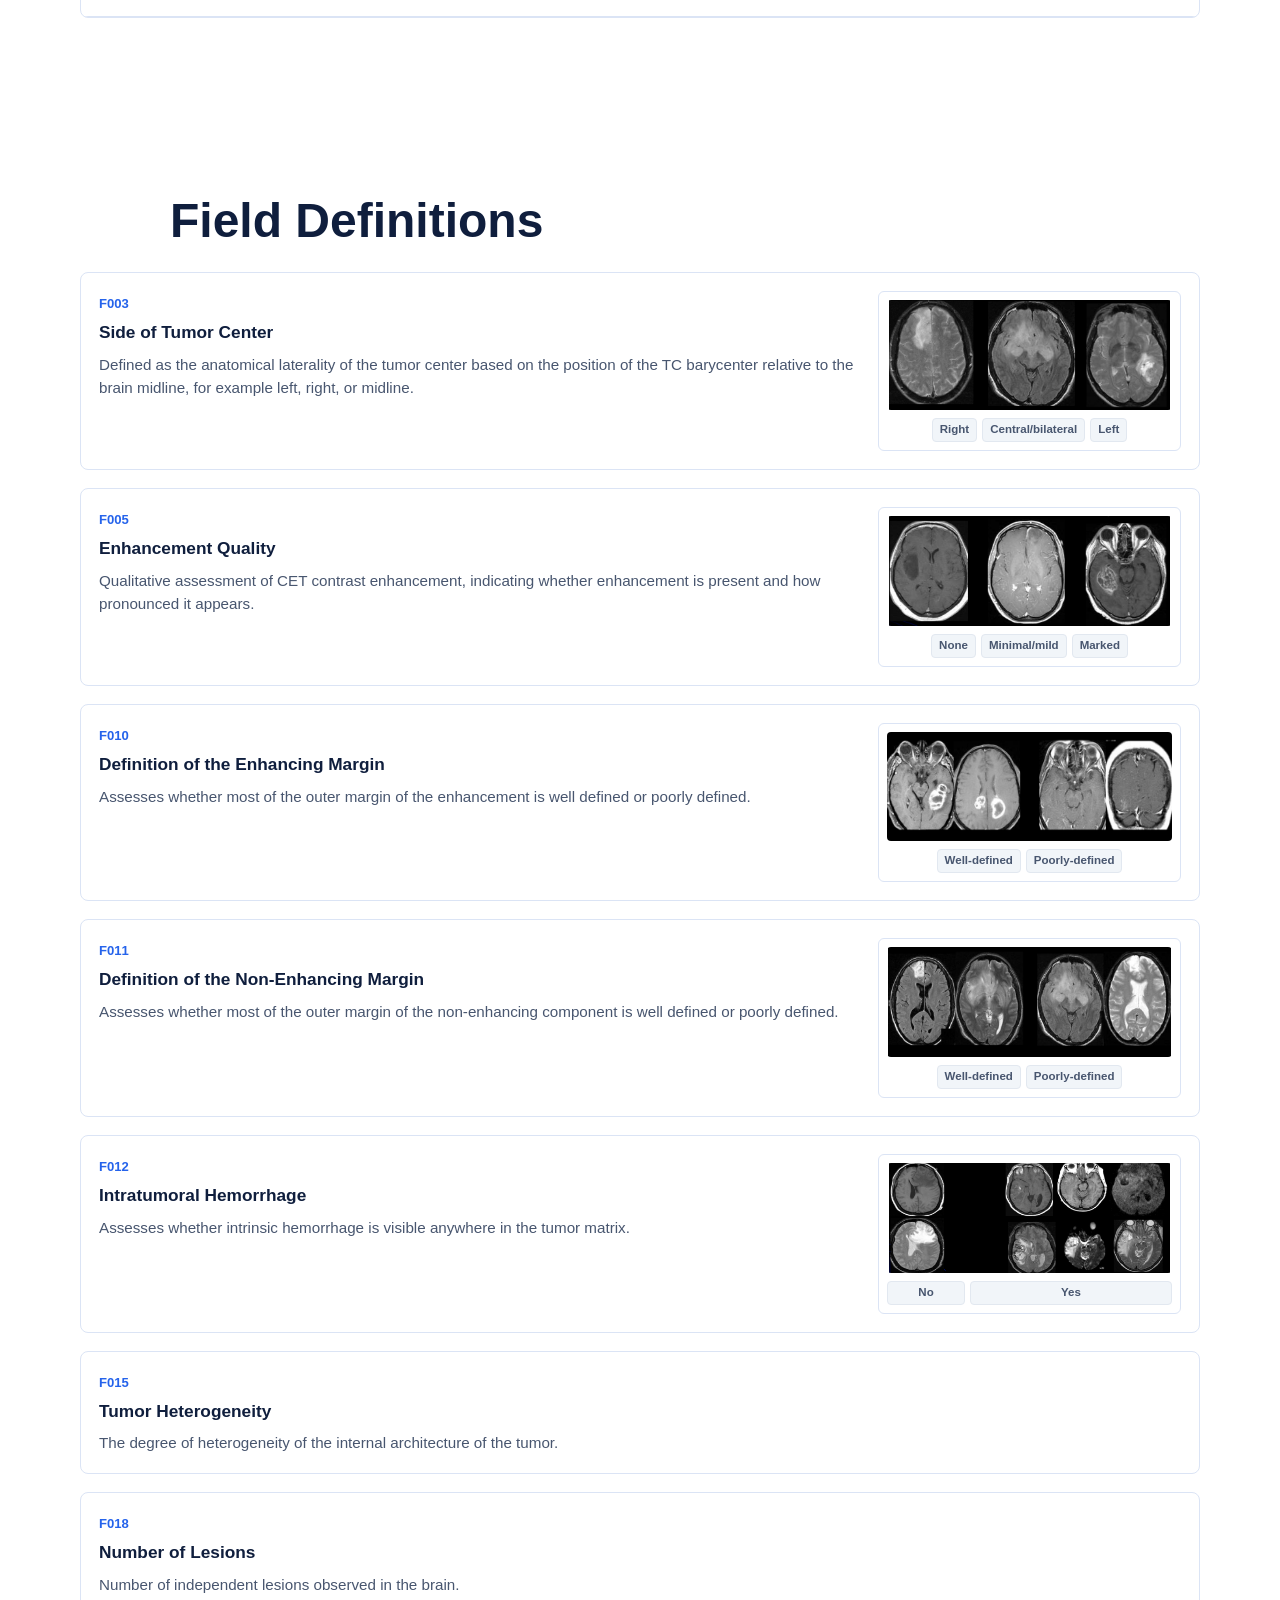
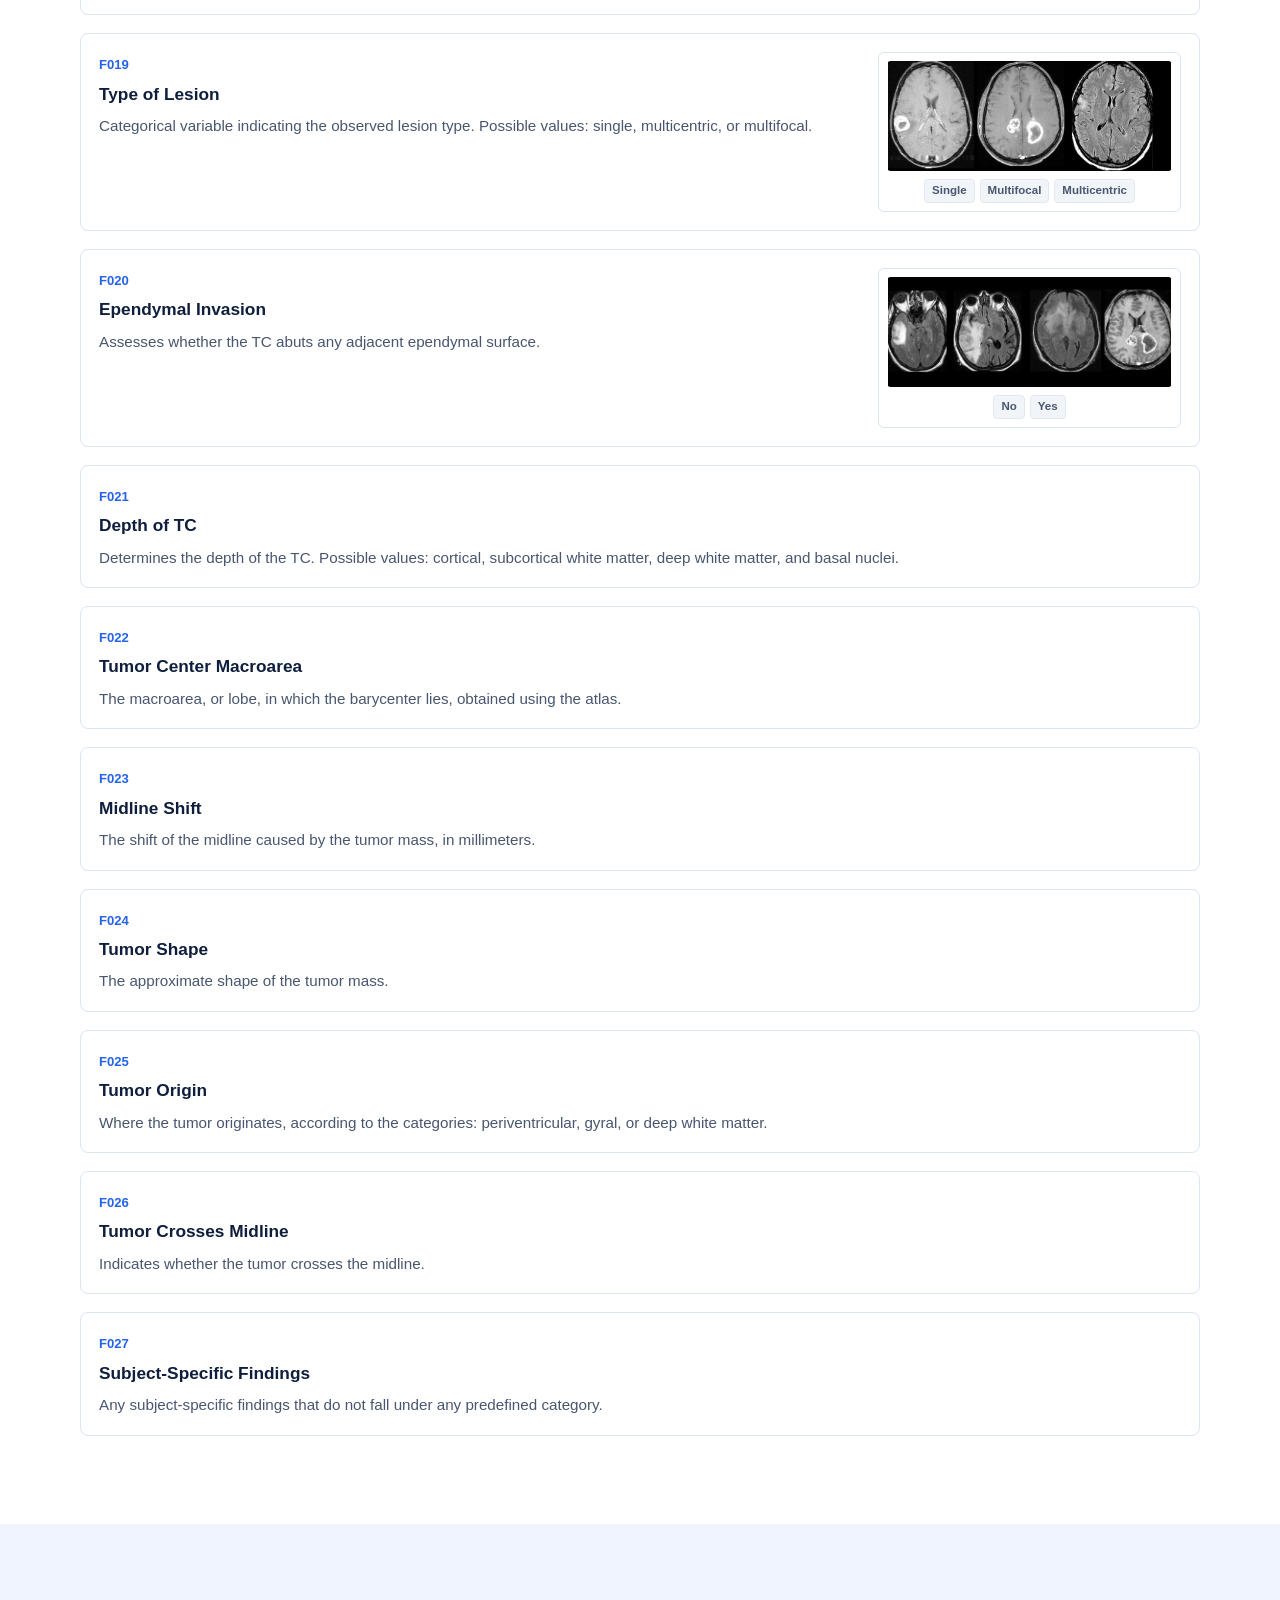
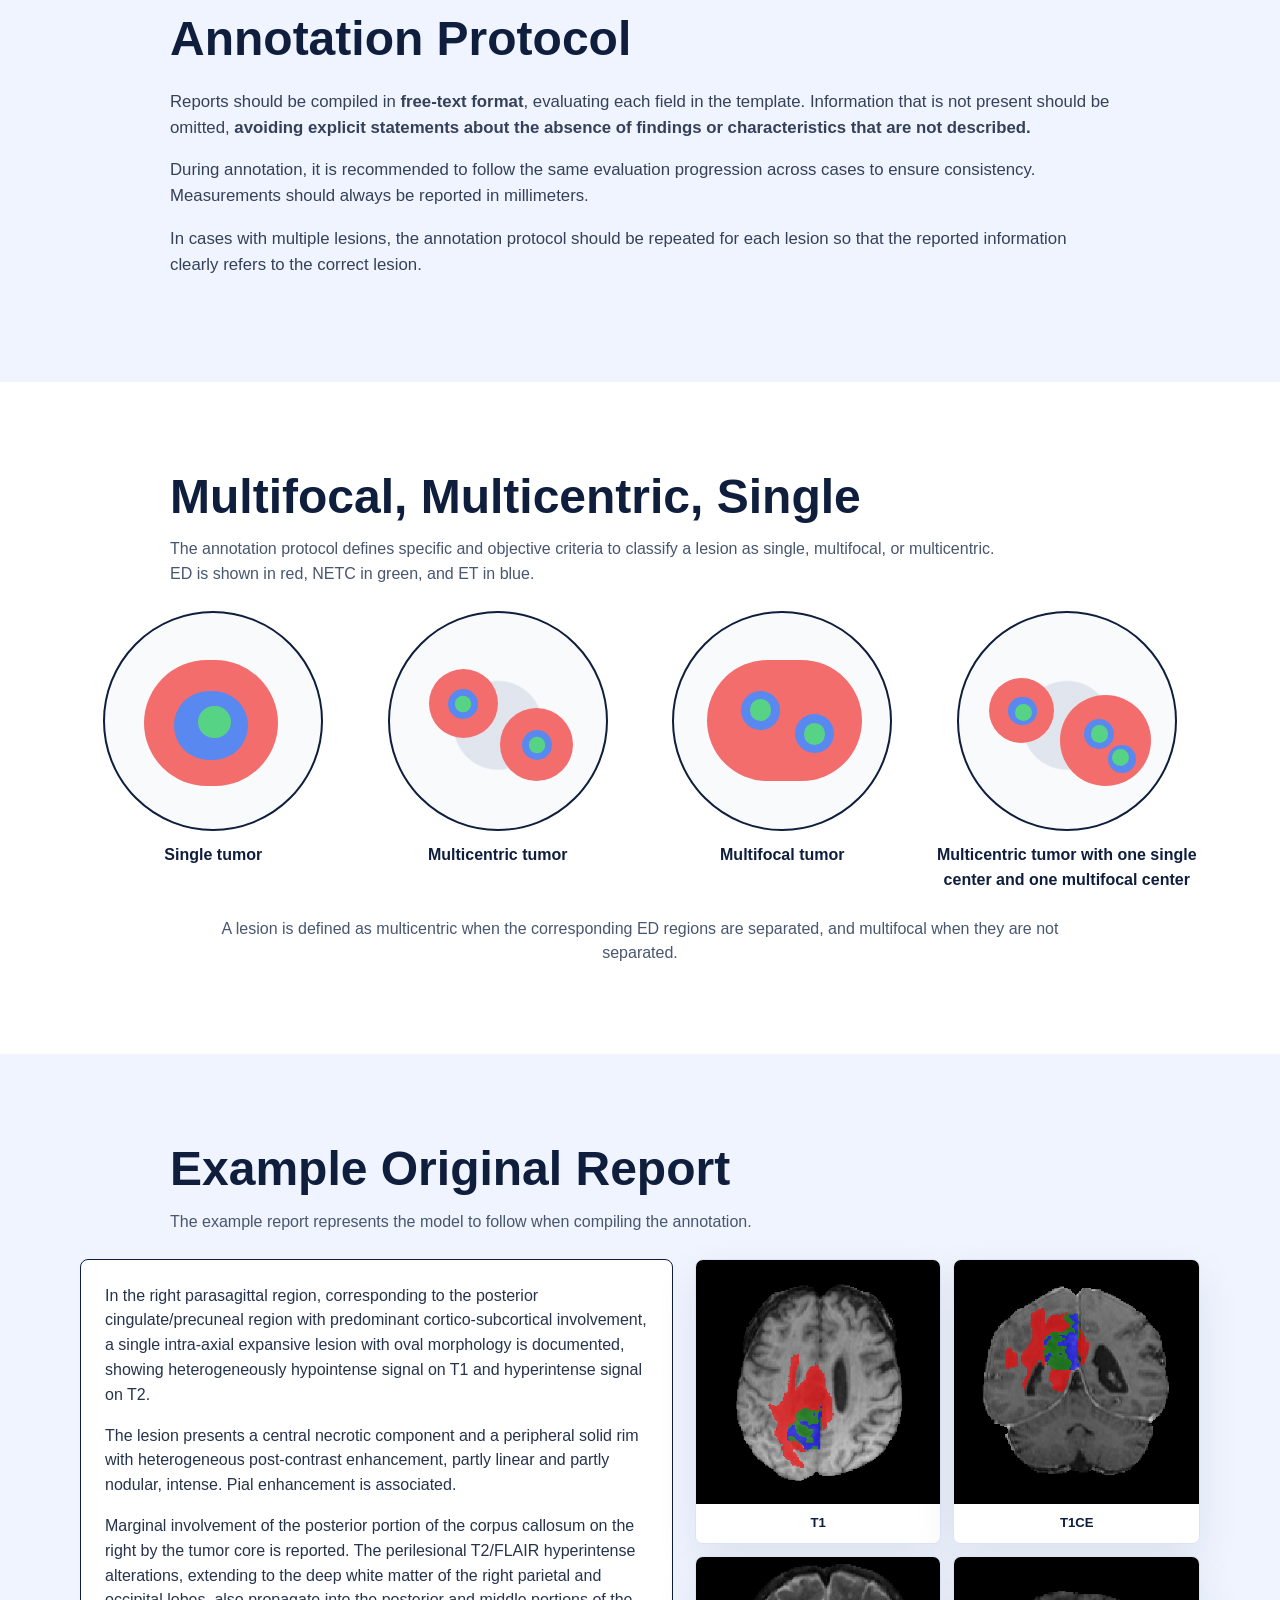
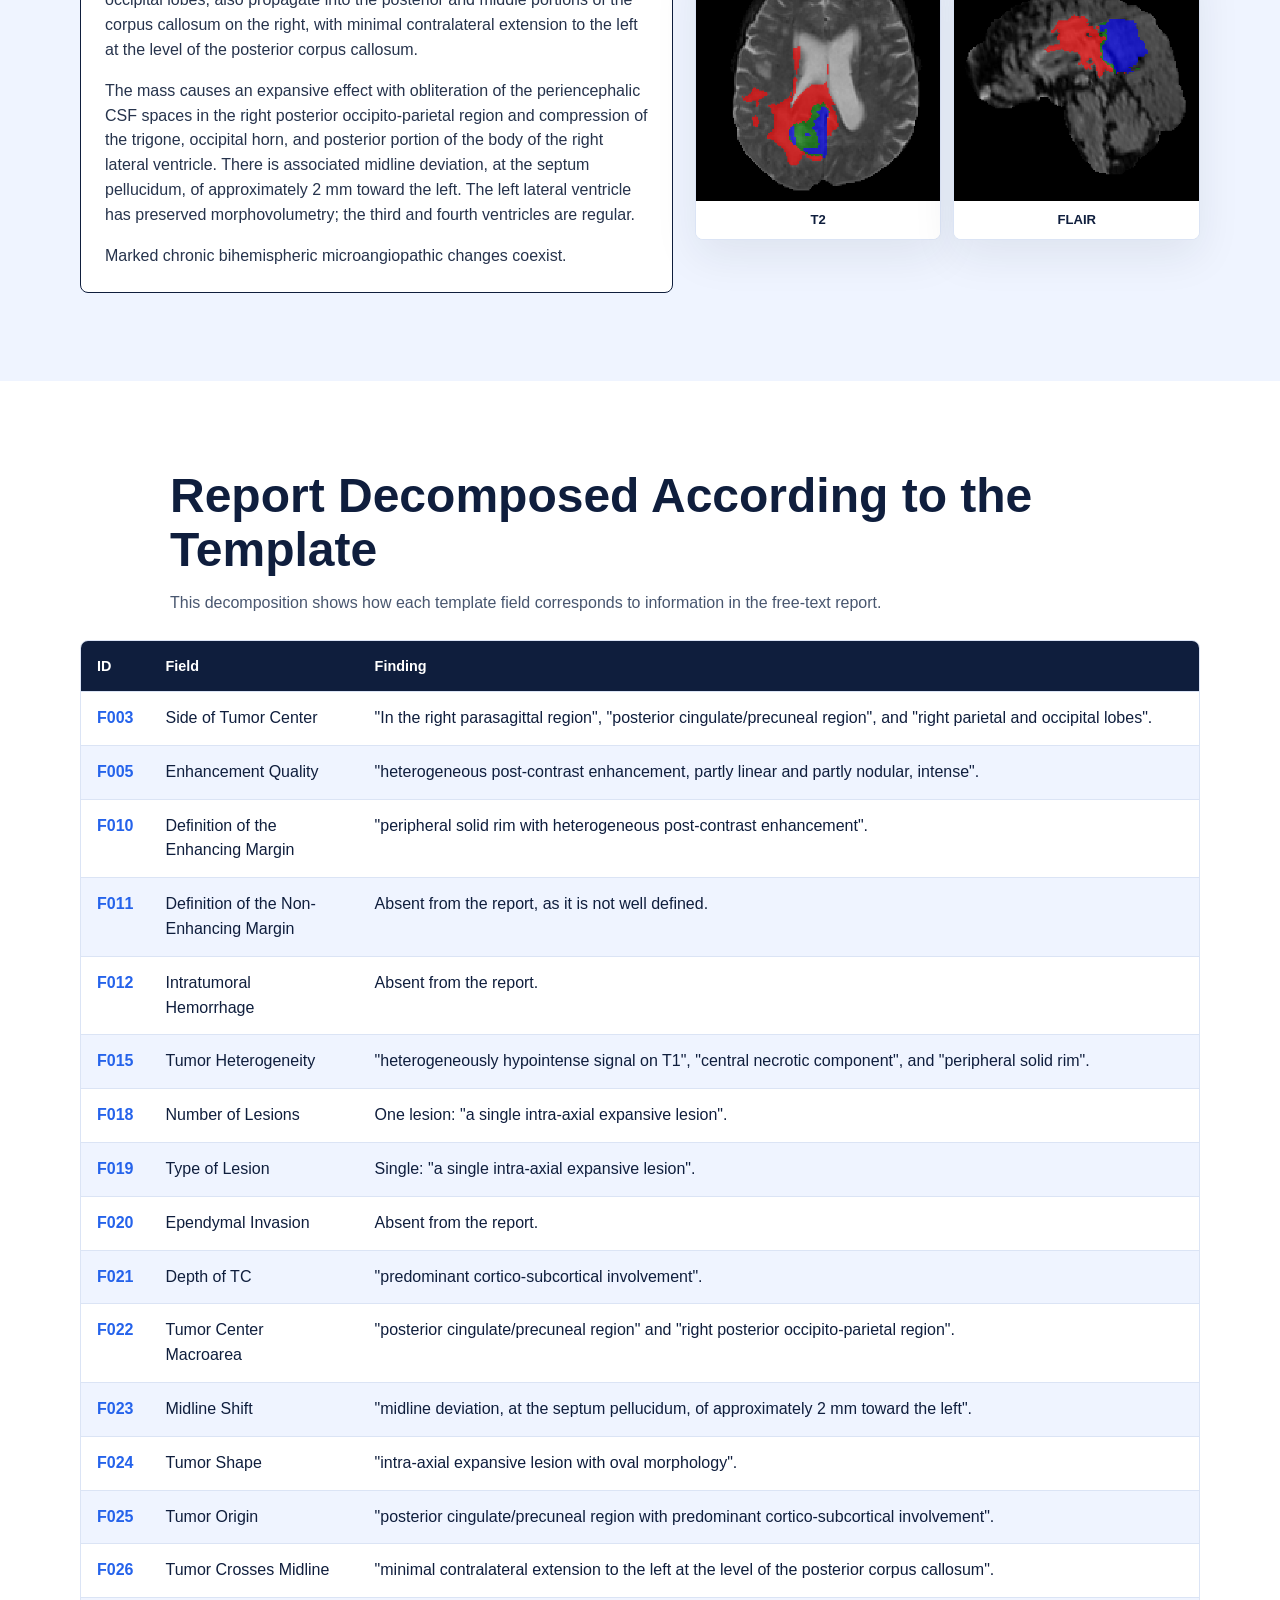
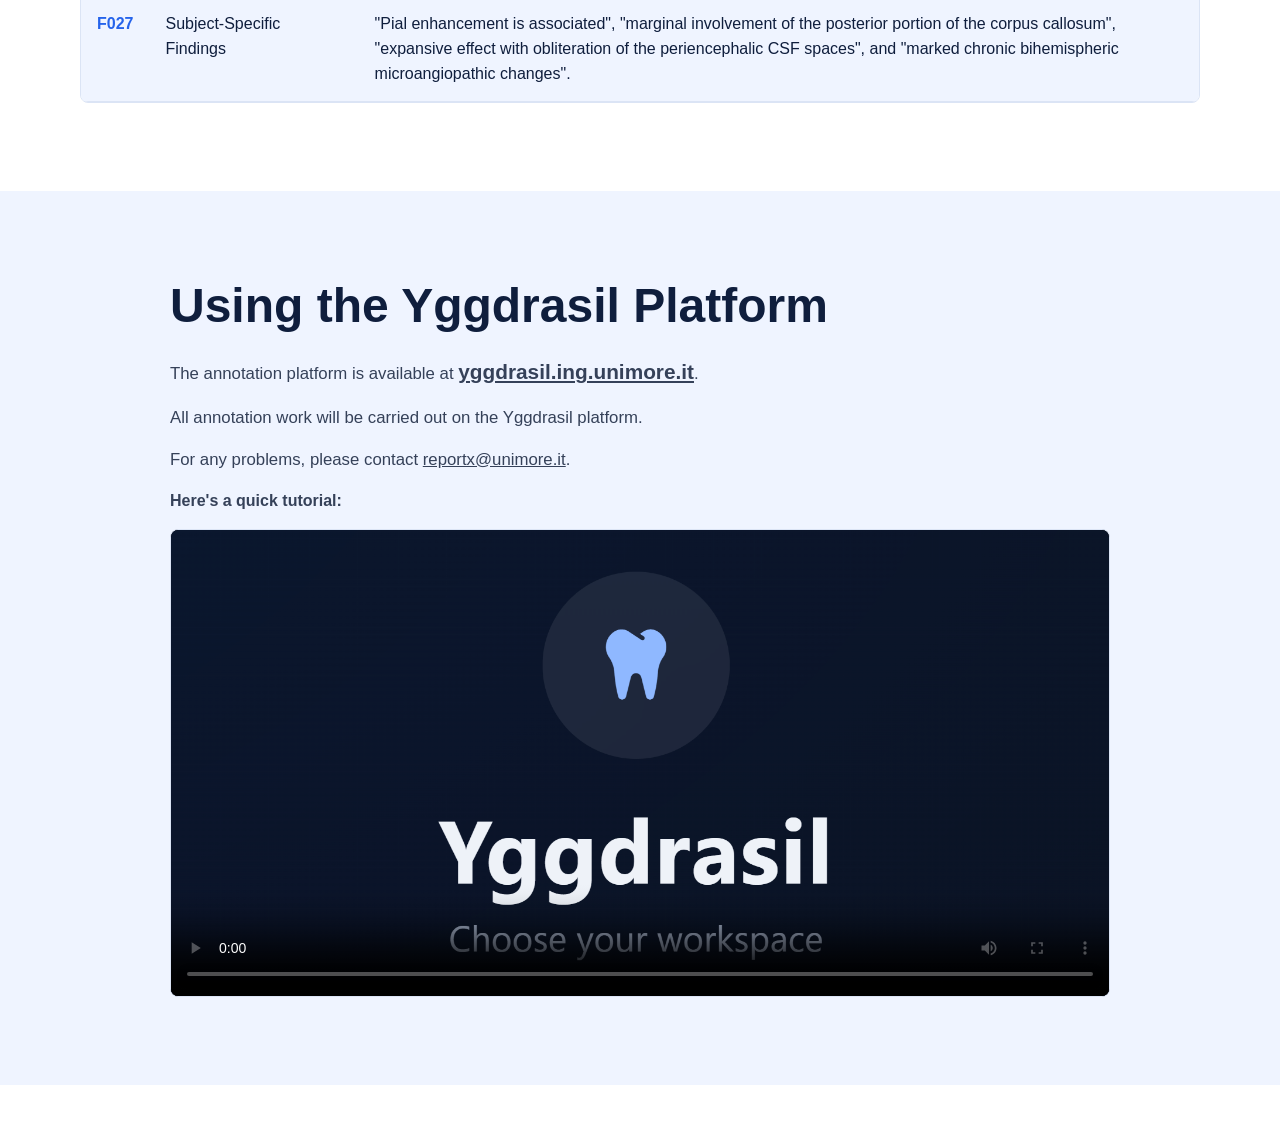
==== commit 357f81cf: "minor fixes" ====
--- a/clinicians.html
+++ b/clinicians.html
@@ -59,7 +59,7 @@
           <p>I referti saranno letti e processati anche da sistemi automatici. Per questo è importante descrivere ogni reperto in modo preciso, esplicito e standardizzato, evitando formulazioni ambigue o troppo variabili tra casi simili.</p>
           <p>Quando descrivi un finding, usa sempre la stessa logica: indica la sede, specifica la componente tumorale coinvolta quando rilevante e riporta la caratteristica osservata. Mantieni lo stesso modo di spiegare concetti ricorrenti, così il testo resta naturale per l'annotatore ma più facilmente interpretabile dalla macchina.</p>
         </div>
-        <p class="highlight-note">L'articolo derivato verrà sottoposto a <strong>Nature</strong>. Tutti gli annotatori i cui referti superano il controllo di qualità saranno inclusi come autori.</p>
+        <p class="highlight-note">L'articolo derivato verrà sottoposto a <strong>Nature</strong>. Tutti gli annotatori che contribuiscono e i cui referti superano il controllo di qualità saranno inclusi come coautori.</p>
         <p class="feedback-note">Per dubbi, problemi o suggerimenti: <a href="mailto:reportx@unimore.it?subject=Feedback%20BraTS%20Reports%20annotatori">reportx@unimore.it</a></p>
       </section>
 
@@ -72,7 +72,7 @@
           <p>The reports will also be read and processed by automatic systems. For this reason, each finding should be described precisely, explicitly, and consistently, avoiding ambiguous wording or excessive variation across similar cases.</p>
           <p>When describing a finding, follow the same structure whenever possible: state the location, specify the tumor component involved when relevant, and report the observed characteristic. Keep recurring concepts phrased consistently, so the text remains natural for the annotator while being easier for machines to interpret.</p>
         </div>
-        <p class="highlight-note">The resulting paper will be submitted to <strong>Nature</strong>. Every annotator whose reports pass the quality check will be included as an author.</p>
+        <p class="highlight-note">The resulting paper will be submitted to <strong>Nature</strong>. Contributing annotators whose reports pass the quality check will be included as co-authors.</p>
         <p class="feedback-note">For questions, issues, or suggestions: <a href="mailto:reportx@unimore.it?subject=BraTS%20Reports%20annotator%20feedback">reportx@unimore.it</a></p>
       </section>
 
@@ -1133,16 +1133,5 @@
       </div>
     </footer>
     <script src="site.js"></script>
-    <script>
-      document.querySelectorAll('input[name="language"]').forEach((input) => {
-        input.addEventListener('change', () => {
-          document.body.dataset.lang = input.id === 'lang-en' ? 'en' : 'it';
-          document.querySelectorAll('.video-wrap video').forEach((video) => {
-            video.pause();
-            video.load();
-          });
-        });
-      });
-    </script>
   </body>
 </html>
--- a/styles.css
+++ b/styles.css
@@ -412,17 +412,13 @@
   cursor: pointer;
 }
 
-body.page-protocol .nav-links,
-body.page-clinicians .nav-links {
-  align-items: center;
-  flex-wrap: nowrap;
+.nav-links {
+  align-items: center;
   gap: 8px 14px;
 }
 
-body.page-protocol .nav-links a,
-body.page-protocol .share-button,
-body.page-clinicians .nav-links a,
-body.page-clinicians .share-button {
+.nav-links a,
+.share-button {
   display: inline-flex;
   align-items: center;
   min-height: 34px;
@@ -434,25 +430,23 @@
   background: var(--dark);
 }
 
-body.page-clinicians[data-lang="it"] .clinicians-en-content,
-body.page-clinicians[data-lang="en"] .clinicians-it-content {
+body[data-lang="it"] .clinicians-en-content,
+body[data-lang="en"] .clinicians-it-content {
   display: none;
 }
 
-body.page-clinicians[data-lang="it"] .lang-copy-en,
-body.page-clinicians[data-lang="en"] .lang-copy-it {
+body[data-lang="it"] .lang-copy-en,
+body[data-lang="en"] .lang-copy-it {
   display: none;
 }
 
-body.page-protocol[data-lang="it"] .protocol-en-content,
-body.page-protocol[data-lang="en"] .protocol-it-content {
+body[data-lang="it"] .protocol-en-content,
+body[data-lang="en"] .protocol-it-content {
   display: none;
 }
 
-body.page-protocol[data-lang="it"] #lang-it + label,
-body.page-protocol[data-lang="en"] #lang-en + label,
-body.page-clinicians[data-lang="it"] #lang-it + label,
-body.page-clinicians[data-lang="en"] #lang-en + label {
+body[data-lang="it"] #lang-it + label,
+body[data-lang="en"] #lang-en + label {
   color: #ffffff;
   background: var(--dark);
 }
@@ -1105,7 +1099,7 @@
     grid-template-columns: 1fr;
   }
 
-  body.page-protocol .nav-links {
+  .nav-links {
     flex-wrap: wrap;
   }
 
